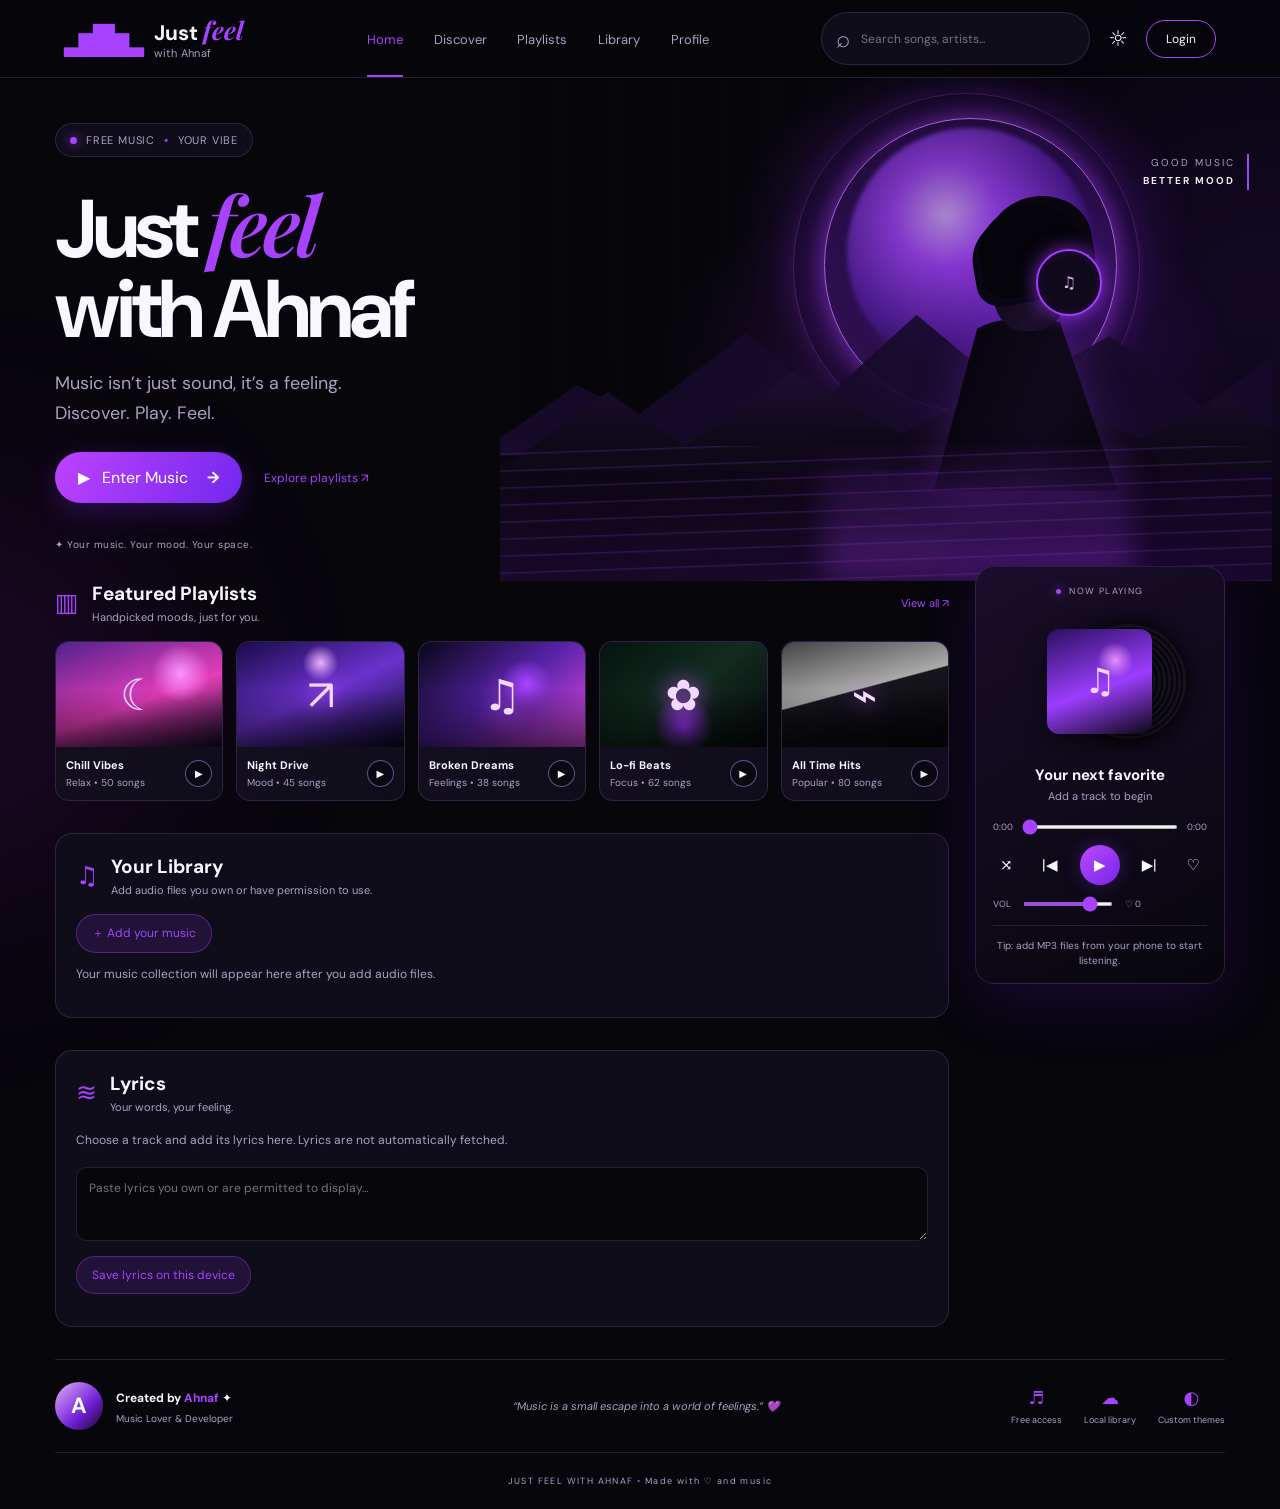
==== index.html @ 0f4a74b0 "Add files via upload" ====
<!DOCTYPE html>
<html lang="en">
<head>
  <meta charset="UTF-8">
  <meta name="viewport" content="width=device-width, initial-scale=1.0">
  <meta name="theme-color" content="#08060d">
  <meta name="description" content="Just feel with Ahnaf — music is a feeling. Discover, play and feel.">
  <title>Just feel with Ahnaf</title>
  <link rel="stylesheet" href="style.css">
</head>
<body>
  <div class="ambient ambient-one"></div><div class="ambient ambient-two"></div>
  <header class="topbar">
    <a class="brand" href="#home" aria-label="Just feel with Ahnaf home">
      <span class="brand-wave">▂▅▇▅▂</span>
      <span class="brand-name">Just <i>feel</i><small>with Ahnaf</small></span>
    </a>
    <button class="menu-toggle" id="menuToggle" aria-label="Open navigation">☰</button>
    <nav id="nav">
      <a class="active" href="#home">Home</a><a href="#discover">Discover</a><a href="#playlists">Playlists</a><a href="#library">Library</a><a href="#profile">Profile</a>
    </nav>
    <div class="top-actions">
      <label class="search"><span>⌕</span><input id="searchInput" type="search" placeholder="Search songs, artists..." aria-label="Search music"></label>
      <button class="icon-btn" id="themeToggle" title="Switch theme" aria-label="Switch theme">☼</button>
      <button class="login-btn" id="loginBtn">Login</button>
    </div>
  </header>

  <main id="home">
    <section class="hero">
      <div class="hero-copy">
        <span class="eyebrow"><span class="dot"></span> FREE MUSIC <b>•</b> YOUR VIBE</span>
        <h1>Just <em>feel</em><br>with Ahnaf</h1>
        <p>Music isn’t just sound, it’s a feeling.<br>Discover. Play. Feel.</p>
        <div class="hero-actions"><button class="primary-btn" id="enterMusic">▶ <span>Enter Music</span> <b>→</b></button><a href="#playlists" class="text-link">Explore playlists ↗</a></div>
        <div class="micro-note">✦ Your music. Your mood. Your space.</div>
      </div>
      <div class="hero-art" aria-label="Abstract purple music artwork">
        <div class="orbit orbit-a"></div><div class="orbit orbit-b"></div>
        <div class="moon"></div><div class="mountain mountain-back"></div><div class="mountain mountain-front"></div>
        <div class="listener"><div class="head"></div><div class="hair"></div><div class="neck"></div><div class="body"></div><div class="headphones"><span>♫</span></div></div>
        <div class="water"></div><div class="water-glow"></div>
        <div class="art-caption">GOOD MUSIC<br><strong>BETTER MOOD</strong></div>
      </div>
    </section>

    <section class="content-grid" id="discover">
      <div class="main-column">
        <div class="section-heading" id="playlists"><div><span class="section-icon">▥</span><div><h2>Featured Playlists</h2><p>Handpicked moods, just for you.</p></div></div><a href="#library">View all ↗</a></div>
        <div class="playlist-grid" id="playlistGrid">
          <article class="playlist-card" data-title="Chill Vibes Relax Ahnaf"><div class="cover cover-city"><span>☾</span></div><div class="card-info"><div><h3>Chill Vibes</h3><p>Relax • 50 songs</p></div><button class="play-card" data-playlist="Chill Vibes" aria-label="Play Chill Vibes">▶</button></div></article>
          <article class="playlist-card" data-title="Night Drive Mood Ahnaf"><div class="cover cover-drive"><span>↗</span></div><div class="card-info"><div><h3>Night Drive</h3><p>Mood • 45 songs</p></div><button class="play-card" data-playlist="Night Drive" aria-label="Play Night Drive">▶</button></div></article>
          <article class="playlist-card" data-title="Broken Dreams Feelings"><div class="cover cover-dream"><span>♫</span></div><div class="card-info"><div><h3>Broken Dreams</h3><p>Feelings • 38 songs</p></div><button class="play-card" data-playlist="Broken Dreams" aria-label="Play Broken Dreams">▶</button></div></article>
          <article class="playlist-card" data-title="Lo-fi Beats Focus"><div class="cover cover-lofi"><span>✿</span></div><div class="card-info"><div><h3>Lo-fi Beats</h3><p>Focus • 62 songs</p></div><button class="play-card" data-playlist="Lo-fi Beats" aria-label="Play Lo-fi Beats">▶</button></div></article>
          <article class="playlist-card" data-title="All Time Hits Popular"><div class="cover cover-mountain"><span>⌁</span></div><div class="card-info"><div><h3>All Time Hits</h3><p>Popular • 80 songs</p></div><button class="play-card" data-playlist="All Time Hits" aria-label="Play All Time Hits">▶</button></div></article>
        </div>
        <section class="library-panel" id="library">
          <div class="section-heading"><div><span class="section-icon">♫</span><div><h2>Your Library</h2><p>Add audio files you own or have permission to use.</p></div></div></div>
          <label class="upload-btn">＋ Add your music <input id="audioUpload" type="file" accept="audio/*" multiple hidden></label>
          <div id="trackList" class="track-list"><p class="empty-state">Your music collection will appear here after you add audio files.</p></div>
        </section>
        <section class="lyrics-panel" id="lyrics">
          <div class="section-heading"><div><span class="section-icon">≋</span><div><h2>Lyrics</h2><p>Your words, your feeling.</p></div></div></div>
          <p class="lyrics-placeholder">Choose a track and add its lyrics here. Lyrics are not automatically fetched.</p>
          <textarea id="lyricsInput" placeholder="Paste lyrics you own or are permitted to display..." rows="3"></textarea>
          <button class="small-btn" id="saveLyrics">Save lyrics on this device</button>
          <p class="saved-lyrics" id="savedLyrics"></p>
        </section>
      </div>
      <aside class="now-playing">
        <div class="now-label"><span class="live-dot"></span> NOW PLAYING</div>
        <div class="record-art"><div class="record"></div><div class="record-cover">♫</div></div>
        <h3 id="nowTitle">Your next favorite</h3><p id="nowArtist">Add a track to begin</p>
        <div class="progress-wrap"><span id="currentTime">0:00</span><input type="range" id="seek" min="0" max="100" value="0" aria-label="Seek track"><span id="duration">0:00</span></div>
        <div class="player-controls"><button id="shuffleBtn" title="Shuffle">⤨</button><button id="prevBtn" title="Previous">|◀</button><button class="play-main" id="playBtn" title="Play or pause">▶</button><button id="nextBtn" title="Next">▶|</button><button id="favoriteBtn" title="Favorite">♡</button></div>
        <div class="volume-row"><span>VOL</span><input id="volume" type="range" min="0" max="1" step=".01" value=".8" aria-label="Volume"><span id="favoriteCount">♡ 0</span></div>
        <audio id="audio"></audio>
        <div class="queue-note">Tip: add MP3 files from your phone to start listening.</div>
      </aside>
    </section>

    <section class="profile-strip" id="profile">
      <div class="profile-avatar">A</div><div class="profile-copy"><strong>Created by <span>Ahnaf</span> ✦</strong><small>Music Lover &amp; Developer</small></div>
      <blockquote>“Music is a small escape into a world of feelings.” <span>💜</span></blockquote>
      <div class="feature-pills"><span>♬<small>Free access</small></span><span>☁<small>Local library</small></span><span>◐<small>Custom themes</small></span></div>
    </section>
  </main>

  <div class="toast" id="toast" role="status"></div>
  <dialog id="loginDialog"><form method="dialog" class="dialog-card"><button class="dialog-close" aria-label="Close">×</button><span class="dialog-logo">♫</span><h2>Welcome back</h2><p>Login is a preview for now. Secure account login and cloud sync need a backend service.</p><input type="email" placeholder="Email address" disabled><input type="password" placeholder="Password" disabled><button class="primary-btn" type="button" id="loginInfo">Got it</button></form></dialog>
  <footer>JUST FEEL WITH AHNAF <span>•</span> Made with ♡ and music</footer>
  <script src="script.js"></script>
</body>
</html>
---- style.css ----
@import url('https://fonts.googleapis.com/css2?family=DM+Sans:wght@400;500;600;700&family=Playfair+Display:ital,wght@1,600;1,700&display=swap');
:root{--bg:#07060b;--panel:#100d1a;--panel2:#151021;--text:#f8f6ff;--muted:#aaa2c2;--purple:#a743ff;--purple2:#7028e8;--border:rgba(190,145,255,.17);--shadow:0 18px 60px rgba(101,20,230,.18)}
*{box-sizing:border-box}html{scroll-behavior:smooth;scroll-padding-top:85px}body{margin:0;background:var(--bg);color:var(--text);font-family:'DM Sans',system-ui,sans-serif;overflow-x:hidden;transition:background .35s,color .35s}body.light{--bg:#f5f1fb;--panel:#fff;--panel2:#eee7fa;--text:#171022;--muted:#6d627d;--border:rgba(105,45,160,.18);--shadow:0 18px 60px rgba(101,20,230,.12)}button,input,textarea{font:inherit}button,a{ -webkit-tap-highlight-color:transparent}button{cursor:pointer}.ambient{position:fixed;width:400px;height:400px;border-radius:50%;filter:blur(120px);opacity:.12;pointer-events:none;z-index:-1}.ambient-one{background:#7d22ff;top:100px;right:-180px}.ambient-two{background:#c21cff;bottom:0;left:-240px}
.topbar{height:78px;padding:0 clamp(18px,5vw,76px);display:flex;align-items:center;justify-content:space-between;gap:24px;border-bottom:1px solid var(--border);background:rgba(7,6,11,.76);backdrop-filter:blur(18px);position:sticky;top:0;z-index:20}.light .topbar{background:rgba(245,241,251,.86)}.brand{display:flex;align-items:center;gap:10px;color:var(--text);text-decoration:none;min-width:190px}.brand-wave{font-size:28px;letter-spacing:-7px;color:var(--purple);transform:scaleY(1.15);margin-right:7px}.brand-name{font-size:21px;font-weight:700;line-height:1.05}.brand-name i{font-family:'Playfair Display',serif;color:var(--purple);font-size:25px}.brand-name small{display:block;font-size:11px;font-weight:400;color:var(--muted);margin-top:4px;letter-spacing:.4px}.topbar nav{display:flex;gap:clamp(12px,2.4vw,35px)}.topbar nav a{font-size:13px;color:var(--muted);text-decoration:none;padding:30px 0 27px;border-bottom:2px solid transparent}.topbar nav a:hover,.topbar nav a.active{color:var(--purple);border-color:var(--purple)}.top-actions{display:flex;align-items:center;gap:12px}.search{display:flex;align-items:center;gap:9px;border:1px solid var(--border);background:var(--panel);border-radius:30px;padding:10px 14px;width:clamp(150px,21vw,270px)}.search span{font-size:24px;color:var(--muted)}.search input{width:100%;min-width:0;background:none;border:0;outline:0;color:var(--text);font-size:12px}.icon-btn,.menu-toggle{background:none;border:0;color:var(--text);font-size:22px}.login-btn{border:1px solid var(--purple);border-radius:25px;padding:10px 19px;color:var(--text);background:transparent;font-size:12px}.menu-toggle{display:none}
main{max-width:1500px;margin:auto;padding:0 clamp(18px,4.3vw,68px)}.hero{min-height:430px;display:grid;grid-template-columns:.9fr 1.1fr;position:relative;align-items:center;isolation:isolate}.hero-copy{padding:45px 0 30px;z-index:2}.eyebrow{display:inline-flex;align-items:center;gap:9px;border:1px solid var(--border);background:var(--panel);border-radius:30px;padding:9px 14px;font-size:11px;letter-spacing:.8px;color:var(--muted)}.eyebrow b{color:var(--purple)}.dot,.live-dot{width:7px;height:7px;border-radius:50%;background:var(--purple);box-shadow:0 0 12px var(--purple)}h1{font-size:clamp(48px,6.4vw,88px);line-height:.98;letter-spacing:-4px;margin:26px 0 18px;font-weight:700}h1 em{font-family:'Playfair Display',serif;color:var(--purple);font-weight:600} .hero-copy>p{font-size:clamp(14px,1.4vw,18px);line-height:1.7;color:var(--muted);margin:0 0 24px}.hero-actions{display:flex;align-items:center;gap:22px;flex-wrap:wrap}.primary-btn{display:inline-flex;align-items:center;justify-content:center;gap:12px;background:linear-gradient(115deg,#bd42ff,#7228ed);color:#fff;border:0;border-radius:30px;padding:15px 23px;box-shadow:0 9px 30px rgba(137,36,255,.26);transition:transform .2s,box-shadow .2s}.primary-btn:hover{transform:translateY(-2px);box-shadow:0 12px 36px rgba(137,36,255,.4)}.primary-btn b{margin-left:7px}.text-link{font-size:12px;color:var(--purple);text-decoration:none}.micro-note{font-size:10px;color:var(--muted);margin-top:35px;letter-spacing:.5px}
.hero-art{position:absolute;right:-4%;top:0;width:66%;height:100%;z-index:-1;overflow:hidden;background:radial-gradient(ellipse at 60% 30%,rgba(137,35,255,.42),transparent 35%),linear-gradient(180deg,transparent 50%,rgba(7,6,11,.15));}.hero-art:before{content:"";position:absolute;inset:0;background:linear-gradient(90deg,var(--bg) 0%,transparent 40%),radial-gradient(ellipse at 58% 55%,rgba(150,40,255,.28),transparent 45%)}.orbit{position:absolute;border:1px solid rgba(203,123,255,.8);border-radius:50%;aspect-ratio:1;top:8%;left:42%;width:38%;box-shadow:0 0 25px rgba(174,63,255,.6),inset 0 0 25px rgba(174,63,255,.12);animation:pulse 4s ease-in-out infinite}.orbit-b{width:45%;left:38%;top:3%;opacity:.25;animation-delay:1s}.moon{position:absolute;width:32%;aspect-ratio:1;top:10%;left:45%;border-radius:50%;background:radial-gradient(circle at 40% 35%,#e5c5ff 0,#a94aff 24%,#52209e 56%,transparent 70%);filter:blur(2px);opacity:.65}.mountain{position:absolute;bottom:25%;height:35%;width:100%;clip-path:polygon(0 90%,10% 60%,18% 77%,32% 30%,42% 68%,54% 20%,66% 64%,79% 32%,91% 72%,100% 44%,100% 100%,0 100%)}.mountain-back{background:#170c2b;opacity:.9}.mountain-front{height:24%;bottom:22%;background:linear-gradient(180deg,#211039,#09070e);clip-path:polygon(0 100%,14% 35%,24% 80%,38% 18%,52% 70%,67% 20%,83% 74%,94% 38%,100% 66%,100% 100%)}.listener{position:absolute;bottom:18%;left:54%;width:28%;height:61%;filter:drop-shadow(0 0 22px rgba(157,55,255,.25))}.head{position:absolute;top:13%;left:35%;width:35%;height:35%;border-radius:48% 50% 42% 40%;background:linear-gradient(115deg,#08060d,#1d102e 70%,#08060d);z-index:2}.hair{position:absolute;top:7%;left:29%;width:48%;height:29%;border-radius:50% 50% 24% 25%;background:#05040a;transform:rotate(-10deg);z-index:3;box-shadow:10px -7px 0 #09060f,-8px 7px 0 #0a0613}.neck{position:absolute;top:40%;left:46%;width:17%;height:18%;background:#0a0710}.body{position:absolute;bottom:0;left:8%;width:85%;height:56%;border-radius:45% 45% 0 0;background:linear-gradient(110deg,#05040a,#10091b 60%,#05040a);clip-path:polygon(25% 0,68% 0,100% 100%,0 100%)}.headphones{position:absolute;top:22%;left:56%;z-index:4;width:29%;aspect-ratio:1;border:5px solid #170827;border-radius:50%;background:#10091b;box-shadow:0 0 0 2px #a63dff,0 0 20px #9d35ff;display:grid;place-items:center;color:#dfb7ff}.water{position:absolute;bottom:0;left:0;width:100%;height:27%;background:repeating-linear-gradient(178deg,transparent 0 7px,rgba(174,75,255,.18) 8px,transparent 10px 17px),linear-gradient(180deg,rgba(60,16,100,.05),rgba(80,20,140,.24))}.water-glow{position:absolute;bottom:0;left:42%;width:40%;height:27%;background:linear-gradient(180deg,transparent,rgba(170,58,255,.32));filter:blur(15px)}.art-caption{position:absolute;right:3%;top:15%;font-size:10px;letter-spacing:2px;line-height:1.8;color:var(--muted);border-right:2px solid var(--purple);padding-right:12px;text-align:right}.art-caption strong{color:#eee}
.content-grid{display:grid;grid-template-columns:minmax(0,1fr) 250px;gap:26px;position:relative;z-index:3;margin-top:0}.main-column{min-width:0}.section-heading{display:flex;justify-content:space-between;align-items:center;margin:0 0 17px}.section-heading>div{display:flex;align-items:center;gap:13px}.section-icon{font-size:25px;color:var(--purple)}.section-heading h2{font-size:19px;margin:0 0 4px}.section-heading p{font-size:11px;color:var(--muted);margin:0}.section-heading>a{font-size:11px;color:var(--purple);text-decoration:none}.playlist-grid{display:grid;grid-template-columns:repeat(5,minmax(0,1fr));gap:13px}.playlist-card{min-width:0;border:1px solid var(--border);border-radius:14px;overflow:hidden;background:linear-gradient(145deg,var(--panel2),var(--panel));transition:transform .25s,border-color .25s}.playlist-card:hover{transform:translateY(-4px);border-color:rgba(174,63,255,.6)}.cover{height:105px;position:relative;display:grid;place-items:center;overflow:hidden}.cover:before,.cover:after{content:"";position:absolute;inset:0}.cover:before{background:linear-gradient(145deg,#301052,#aa3aff 48%,#0a0714)}.cover:after{background:linear-gradient(180deg,transparent 45%,rgba(0,0,0,.6))}.cover span{z-index:1;font-size:43px;color:#f3d9ff;text-shadow:0 0 22px #c44dff;animation:float 4s ease-in-out infinite}.cover-city:before{background:radial-gradient(circle at 75% 30%,#fb92ff,transparent 20%),linear-gradient(160deg,#51228c,#e53db8 55%,#110b25)}.cover-drive:before{background:radial-gradient(circle at 50% 20%,#edb4ff,transparent 15%),linear-gradient(155deg,#180b48,#6b32ce,#080a21)}.cover-dream:before{background:radial-gradient(circle at 65% 40%,#a744ff,transparent 20%),linear-gradient(140deg,#080716,#5522a5,#e44be8)}.cover-lofi:before{background:radial-gradient(ellipse at 50% 80%,#9d34ff,transparent 25%),linear-gradient(140deg,#03140e,#122c20,#07080b)}.cover-mountain:before{background:linear-gradient(165deg,#444,#aaa 45%,#15151c 46%,#050508)}.card-info{padding:11px 10px;display:flex;align-items:center;justify-content:space-between;gap:4px}.card-info h3{font-size:11px;margin:0 0 4px;white-space:nowrap;overflow:hidden;text-overflow:ellipsis}.card-info p{font-size:10px;color:var(--muted);margin:0;white-space:nowrap}.play-card{flex:0 0 27px;width:27px;height:27px;border-radius:50%;border:1px solid rgba(190,145,255,.5);color:var(--text);background:rgba(7,6,11,.55);font-size:10px}.play-card:hover{background:var(--purple);color:white}
.now-playing{align-self:start;margin-top:-15px;padding:18px 17px 15px;border:1px solid var(--border);border-radius:19px;background:linear-gradient(150deg,rgba(26,14,43,.96),rgba(8,7,13,.96));box-shadow:var(--shadow);text-align:center;min-width:0}.light .now-playing{background:var(--panel)}.now-label{display:flex;align-items:center;justify-content:center;gap:8px;font-size:9px;letter-spacing:1.4px;color:var(--muted)}.live-dot{width:5px;height:5px}.record-art{height:140px;display:grid;place-items:center;position:relative;margin:14px auto}.record{position:absolute;right:10%;width:115px;height:115px;border-radius:50%;background:repeating-radial-gradient(circle,#17131d 0 2px,#09070d 3px 5px);box-shadow:0 0 20px #000}.record-cover{position:relative;width:105px;height:105px;border-radius:12px;background:radial-gradient(circle at 65% 30%,#e58cff,transparent 18%),linear-gradient(160deg,#28105e,#9d3dff 55%,#0a0813);box-shadow:0 8px 25px rgba(0,0,0,.5);display:grid;place-items:center;font-size:35px;color:#f2d6ff}.now-playing h3{font-size:15px;margin:8px 0 4px}.now-playing>p{font-size:11px;color:var(--muted);margin:0}.progress-wrap{display:flex;align-items:center;gap:7px;font-size:9px;color:var(--muted);margin:18px 0 12px}.progress-wrap input,.volume-row input{width:100%;accent-color:var(--purple);height:4px}.player-controls{display:flex;align-items:center;justify-content:space-between;gap:5px}.player-controls button{border:0;background:none;color:var(--text);font-size:15px;padding:7px}.player-controls button.active{color:var(--purple)}.player-controls .play-main{width:40px;height:40px;border-radius:50%;background:linear-gradient(135deg,#bc4aff,#7624e9);color:white;box-shadow:0 0 20px rgba(151,47,255,.3)}.volume-row{display:flex;align-items:center;gap:10px;color:var(--muted);font-size:9px;margin-top:13px}.volume-row input{max-width:90px}.volume-row span:last-child{white-space:nowrap}.queue-note{font-size:10px;color:var(--muted);line-height:1.5;margin-top:15px;padding-top:12px;border-top:1px solid var(--border)}
.library-panel,.lyrics-panel{margin-top:32px;padding:20px;border:1px solid var(--border);border-radius:17px;background:var(--panel)}.upload-btn,.small-btn{display:inline-flex;background:rgba(155,54,255,.13);border:1px solid rgba(166,61,255,.4);color:var(--purple);border-radius:24px;padding:10px 15px;font-size:12px;cursor:pointer}.track-list{margin-top:12px}.empty-state,.lyrics-placeholder{font-size:12px;color:var(--muted);line-height:1.6}.track-row{display:flex;align-items:center;gap:12px;padding:11px 2px;border-bottom:1px solid var(--border)}.track-row:last-child{border-bottom:0}.track-number{color:var(--purple);font-size:12px}.track-meta{flex:1;min-width:0}.track-meta strong,.track-meta small{display:block;overflow:hidden;text-overflow:ellipsis;white-space:nowrap}.track-meta strong{font-size:12px}.track-meta small{font-size:10px;color:var(--muted);margin-top:3px}.track-row button{border:0;background:none;color:var(--text);padding:7px}.lyrics-panel textarea{width:100%;background:var(--bg);color:var(--text);border:1px solid var(--border);border-radius:10px;padding:12px;resize:vertical;outline-color:var(--purple);font-size:12px;margin:5px 0 10px}.saved-lyrics{white-space:pre-wrap;font-size:12px;line-height:1.8;color:var(--muted)}
.profile-strip{display:flex;align-items:center;gap:13px;padding:22px 0;margin-top:32px;border-top:1px solid var(--border);border-bottom:1px solid var(--border)}.profile-avatar{width:48px;height:48px;border-radius:50%;background:linear-gradient(135deg,#e4b0ff,#7021d6 60%,#160724);display:grid;place-items:center;font-size:22px;font-weight:700;color:white}.profile-copy{min-width:165px}.profile-copy strong{font-size:12px}.profile-copy strong span{color:var(--purple)}.profile-copy small{display:block;color:var(--muted);font-size:10px;margin-top:5px}.profile-strip blockquote{flex:1;text-align:center;color:var(--muted);font-size:11px;font-style:italic;line-height:1.7;margin:0 15px}.profile-strip blockquote span{color:var(--purple)}.feature-pills{display:flex;gap:22px}.feature-pills>span{text-align:center;color:var(--purple);font-size:18px}.feature-pills small{display:block;color:var(--muted);font-size:9px;margin-top:4px}footer{text-align:center;padding:22px;color:var(--muted);font-size:9px;letter-spacing:1.4px}footer span{color:var(--purple)}.toast{position:fixed;bottom:24px;left:50%;transform:translate(-50%,20px);opacity:0;pointer-events:none;z-index:99;background:var(--panel2);color:var(--text);border:1px solid var(--border);border-radius:30px;padding:12px 18px;font-size:12px;box-shadow:var(--shadow);transition:.25s}.toast.show{opacity:1;transform:translate(-50%,0)}dialog{background:transparent;border:0;padding:0;max-width:calc(100% - 30px)}dialog::backdrop{background:rgba(0,0,0,.72);backdrop-filter:blur(6px)}.dialog-card{position:relative;background:var(--panel);border:1px solid var(--border);border-radius:20px;padding:30px;width:min(340px,90vw);display:flex;flex-direction:column;gap:12px;color:var(--text)}.dialog-card h2{margin:0}.dialog-card p{color:var(--muted);font-size:12px;line-height:1.6}.dialog-card input{background:var(--bg);border:1px solid var(--border);padding:12px;border-radius:9px;color:var(--text)}.dialog-close{position:absolute;right:13px;top:10px;background:none;border:0;color:var(--muted);font-size:25px}.dialog-logo{font-size:32px;color:var(--purple)}@keyframes pulse{0%,100%{transform:scale(1);opacity:.85}50%{transform:scale(1.035);opacity:1}}@keyframes float{0%,100%{transform:translateY(0)}50%{transform:translateY(-5px)}}
@media(min-width:1300px){.hero{min-height:470px}.cover{height:125px}.content-grid{grid-template-columns:minmax(0,1fr) 270px}.now-playing{padding:20px}}
@media(max-width:1050px){.topbar{gap:12px}.brand{min-width:auto}.topbar nav{gap:14px}.topbar nav a{font-size:12px}.search{width:175px}.content-grid{grid-template-columns:minmax(0,1fr) 220px;gap:16px}.playlist-grid{gap:9px}.cover{height:85px}.card-info{padding:9px 7px}.card-info h3{font-size:10px}.now-playing{padding:15px 12px}.record-art{height:115px}.record{width:95px;height:95px}.record-cover{width:88px;height:88px}}
@media(max-width:760px){.topbar{height:66px;padding:0 16px;gap:12px}.brand-name{font-size:18px}.brand-name i{font-size:21px}.brand-wave{font-size:23px}.menu-toggle{display:block;margin-left:auto}.topbar nav{display:none;position:absolute;top:65px;left:10px;right:10px;background:var(--panel);border:1px solid var(--border);border-radius:14px;padding:10px;flex-direction:column;gap:0;box-shadow:var(--shadow)}.topbar nav.open{display:flex}.topbar nav a{padding:12px;border:0;border-radius:8px}.topbar nav a:hover{background:var(--panel2)}.top-actions{gap:7px}.search{width:40px;height:40px;padding:8px;justify-content:center;background:transparent;border:0}.search span{font-size:26px}.search input{width:0;opacity:0;padding:0;transition:width .2s}.search.expanded{position:absolute;left:12px;right:12px;top:70px;width:auto;background:var(--panel);border:1px solid var(--border);z-index:22;justify-content:flex-start}.search.expanded input{width:100%;opacity:1}.icon-btn{font-size:20px}.login-btn{padding:9px 12px;font-size:11px}main{padding:0 16px}.hero{min-height:570px;display:block;padding-top:24px}.hero-copy{padding:16px 0 0}.eyebrow{font-size:9px;padding:8px 11px}h1{font-size:clamp(49px,13vw,74px);letter-spacing:-2.5px;margin:23px 0 13px}.hero-copy>p{font-size:14px}.hero-actions{gap:16px}.primary-btn{padding:13px 17px;font-size:12px}.text-link{font-size:11px}.micro-note{margin-top:18px;font-size:9px}.hero-art{top:235px;right:-16px;width:112%;height:330px;opacity:.94}.hero-art:before{background:linear-gradient(180deg,var(--bg) 0%,transparent 35%),linear-gradient(90deg,var(--bg),transparent 35%)}.listener{left:55%;width:32%;height:70%;bottom:13%}.orbit{left:43%;width:42%;top:2%}.orbit-b{left:38%;width:51%}.art-caption{top:10%;font-size:8px}.content-grid{display:flex;flex-direction:column;gap:20px;margin-top:0}.main-column{display:contents}.section-heading{margin-bottom:13px}.section-heading h2{font-size:17px}.section-heading p{font-size:10px}.playlist-grid{display:grid;grid-template-columns:repeat(2,minmax(0,1fr));gap:12px}.playlist-card:last-child{display:block}.cover{height:125px}.card-info{padding:10px}.card-info h3{font-size:12px}.card-info p{font-size:10px}.play-card{width:29px;height:29px;flex-basis:29px}.now-playing{order:2;margin:0;padding:17px 20px;display:grid;grid-template-columns:100px 1fr;column-gap:15px;text-align:left;align-items:center}.now-label{grid-column:1/-1;justify-content:flex-start}.record-art{grid-column:1;grid-row:2/5;height:105px;width:100px;margin:12px 0}.record{width:85px;height:85px;right:0}.record-cover{width:78px;height:78px}.now-playing h3{grid-column:2;margin:8px 0 0;font-size:14px}.now-playing>p{grid-column:2}.progress-wrap{grid-column:2;margin:8px 0}.player-controls{grid-column:1/-1;margin-top:8px}.volume-row{grid-column:1/-1}.queue-note{grid-column:1/-1}.library-panel{order:3;margin-top:0;padding:16px}.lyrics-panel{order:4;margin-top:0;padding:16px}.profile-strip{order:5;flex-wrap:wrap;gap:10px;padding:18px 0;margin-top:20px}.profile-avatar{width:42px;height:42px}.profile-copy{min-width:calc(100% - 60px)}.profile-strip blockquote{order:3;flex-basis:100%;text-align:left;margin:6px 0}.feature-pills{order:4;width:100%;justify-content:space-around;padding-top:8px;border-top:1px solid var(--border)}footer{padding:18px 0;font-size:8px}}
@media(max-width:380px){.brand-name{font-size:16px}.brand-name i{font-size:19px}.brand-wave{font-size:20px}.top-actions{gap:3px}.login-btn{padding:8px 9px}.hero{min-height:550px}.hero-art{top:250px;height:290px}.cover{height:100px}.card-info{padding:8px 6px}.card-info h3{font-size:11px}.card-info p{font-size:9px}.now-playing{padding:14px}.player-controls button{padding:5px}}
@media(prefers-reduced-motion:reduce){*,*:before,*:after{animation:none!important;scroll-behavior:auto!important;transition:none!important}}
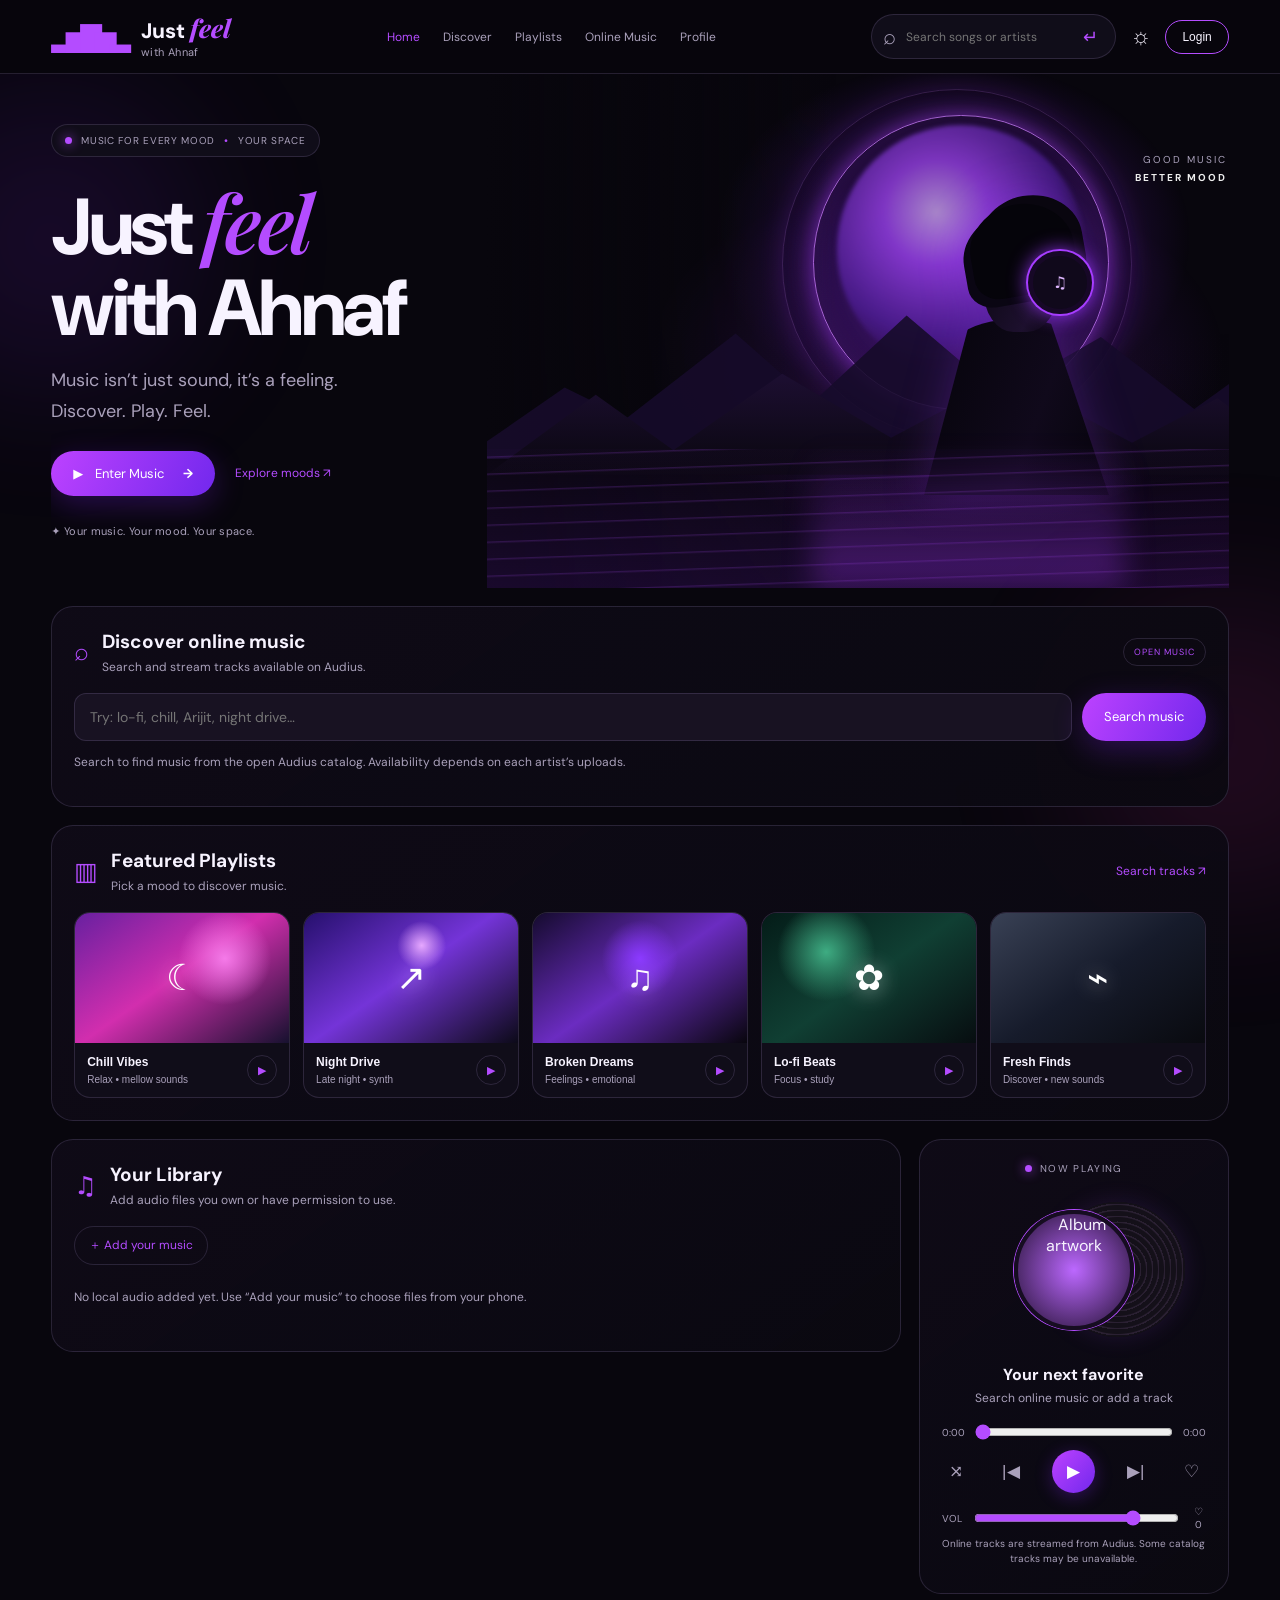
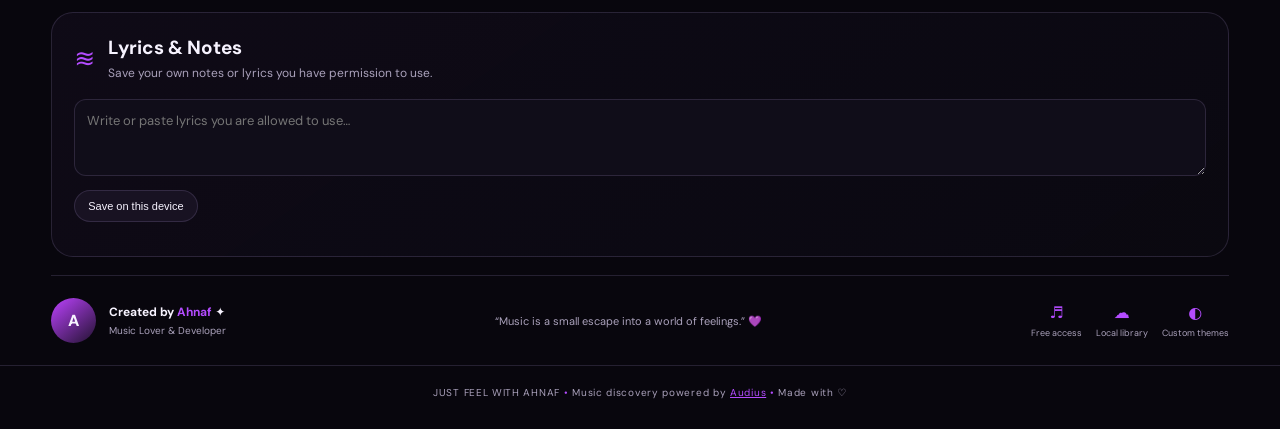
==== commit 050c6364: "Add files via upload" ====
--- a/index.html
+++ b/index.html
@@ -1,94 +1,16 @@
-<!DOCTYPE html>
+<!doctype html>
 <html lang="en">
 <head>
-  <meta charset="UTF-8">
-  <meta name="viewport" content="width=device-width, initial-scale=1.0">
-  <meta name="theme-color" content="#08060d">
-  <meta name="description" content="Just feel with Ahnaf — music is a feeling. Discover, play and feel.">
-  <title>Just feel with Ahnaf</title>
-  <link rel="stylesheet" href="style.css">
+<meta charset="utf-8"><meta name="viewport" content="width=device-width,initial-scale=1,viewport-fit=cover"><meta name="theme-color" content="#08060d"><meta name="description" content="Just feel with Ahnaf — discover music and feel the moment.">
+<title>Just feel with Ahnaf</title><link rel="preconnect" href="https://fonts.googleapis.com"><link rel="preconnect" href="https://fonts.gstatic.com" crossorigin><link href="https://fonts.googleapis.com/css2?family=DM+Sans:wght@400;500;600;700;800&family=Playfair+Display:ital,wght@1,600&display=swap" rel="stylesheet"><link rel="stylesheet" href="style.css">
 </head>
 <body>
-  <div class="ambient ambient-one"></div><div class="ambient ambient-two"></div>
-  <header class="topbar">
-    <a class="brand" href="#home" aria-label="Just feel with Ahnaf home">
-      <span class="brand-wave">▂▅▇▅▂</span>
-      <span class="brand-name">Just <i>feel</i><small>with Ahnaf</small></span>
-    </a>
-    <button class="menu-toggle" id="menuToggle" aria-label="Open navigation">☰</button>
-    <nav id="nav">
-      <a class="active" href="#home">Home</a><a href="#discover">Discover</a><a href="#playlists">Playlists</a><a href="#library">Library</a><a href="#profile">Profile</a>
-    </nav>
-    <div class="top-actions">
-      <label class="search"><span>⌕</span><input id="searchInput" type="search" placeholder="Search songs, artists..." aria-label="Search music"></label>
-      <button class="icon-btn" id="themeToggle" title="Switch theme" aria-label="Switch theme">☼</button>
-      <button class="login-btn" id="loginBtn">Login</button>
-    </div>
-  </header>
-
-  <main id="home">
-    <section class="hero">
-      <div class="hero-copy">
-        <span class="eyebrow"><span class="dot"></span> FREE MUSIC <b>•</b> YOUR VIBE</span>
-        <h1>Just <em>feel</em><br>with Ahnaf</h1>
-        <p>Music isn’t just sound, it’s a feeling.<br>Discover. Play. Feel.</p>
-        <div class="hero-actions"><button class="primary-btn" id="enterMusic">▶ <span>Enter Music</span> <b>→</b></button><a href="#playlists" class="text-link">Explore playlists ↗</a></div>
-        <div class="micro-note">✦ Your music. Your mood. Your space.</div>
-      </div>
-      <div class="hero-art" aria-label="Abstract purple music artwork">
-        <div class="orbit orbit-a"></div><div class="orbit orbit-b"></div>
-        <div class="moon"></div><div class="mountain mountain-back"></div><div class="mountain mountain-front"></div>
-        <div class="listener"><div class="head"></div><div class="hair"></div><div class="neck"></div><div class="body"></div><div class="headphones"><span>♫</span></div></div>
-        <div class="water"></div><div class="water-glow"></div>
-        <div class="art-caption">GOOD MUSIC<br><strong>BETTER MOOD</strong></div>
-      </div>
-    </section>
-
-    <section class="content-grid" id="discover">
-      <div class="main-column">
-        <div class="section-heading" id="playlists"><div><span class="section-icon">▥</span><div><h2>Featured Playlists</h2><p>Handpicked moods, just for you.</p></div></div><a href="#library">View all ↗</a></div>
-        <div class="playlist-grid" id="playlistGrid">
-          <article class="playlist-card" data-title="Chill Vibes Relax Ahnaf"><div class="cover cover-city"><span>☾</span></div><div class="card-info"><div><h3>Chill Vibes</h3><p>Relax • 50 songs</p></div><button class="play-card" data-playlist="Chill Vibes" aria-label="Play Chill Vibes">▶</button></div></article>
-          <article class="playlist-card" data-title="Night Drive Mood Ahnaf"><div class="cover cover-drive"><span>↗</span></div><div class="card-info"><div><h3>Night Drive</h3><p>Mood • 45 songs</p></div><button class="play-card" data-playlist="Night Drive" aria-label="Play Night Drive">▶</button></div></article>
-          <article class="playlist-card" data-title="Broken Dreams Feelings"><div class="cover cover-dream"><span>♫</span></div><div class="card-info"><div><h3>Broken Dreams</h3><p>Feelings • 38 songs</p></div><button class="play-card" data-playlist="Broken Dreams" aria-label="Play Broken Dreams">▶</button></div></article>
-          <article class="playlist-card" data-title="Lo-fi Beats Focus"><div class="cover cover-lofi"><span>✿</span></div><div class="card-info"><div><h3>Lo-fi Beats</h3><p>Focus • 62 songs</p></div><button class="play-card" data-playlist="Lo-fi Beats" aria-label="Play Lo-fi Beats">▶</button></div></article>
-          <article class="playlist-card" data-title="All Time Hits Popular"><div class="cover cover-mountain"><span>⌁</span></div><div class="card-info"><div><h3>All Time Hits</h3><p>Popular • 80 songs</p></div><button class="play-card" data-playlist="All Time Hits" aria-label="Play All Time Hits">▶</button></div></article>
-        </div>
-        <section class="library-panel" id="library">
-          <div class="section-heading"><div><span class="section-icon">♫</span><div><h2>Your Library</h2><p>Add audio files you own or have permission to use.</p></div></div></div>
-          <label class="upload-btn">＋ Add your music <input id="audioUpload" type="file" accept="audio/*" multiple hidden></label>
-          <div id="trackList" class="track-list"><p class="empty-state">Your music collection will appear here after you add audio files.</p></div>
-        </section>
-        <section class="lyrics-panel" id="lyrics">
-          <div class="section-heading"><div><span class="section-icon">≋</span><div><h2>Lyrics</h2><p>Your words, your feeling.</p></div></div></div>
-          <p class="lyrics-placeholder">Choose a track and add its lyrics here. Lyrics are not automatically fetched.</p>
-          <textarea id="lyricsInput" placeholder="Paste lyrics you own or are permitted to display..." rows="3"></textarea>
-          <button class="small-btn" id="saveLyrics">Save lyrics on this device</button>
-          <p class="saved-lyrics" id="savedLyrics"></p>
-        </section>
-      </div>
-      <aside class="now-playing">
-        <div class="now-label"><span class="live-dot"></span> NOW PLAYING</div>
-        <div class="record-art"><div class="record"></div><div class="record-cover">♫</div></div>
-        <h3 id="nowTitle">Your next favorite</h3><p id="nowArtist">Add a track to begin</p>
-        <div class="progress-wrap"><span id="currentTime">0:00</span><input type="range" id="seek" min="0" max="100" value="0" aria-label="Seek track"><span id="duration">0:00</span></div>
-        <div class="player-controls"><button id="shuffleBtn" title="Shuffle">⤨</button><button id="prevBtn" title="Previous">|◀</button><button class="play-main" id="playBtn" title="Play or pause">▶</button><button id="nextBtn" title="Next">▶|</button><button id="favoriteBtn" title="Favorite">♡</button></div>
-        <div class="volume-row"><span>VOL</span><input id="volume" type="range" min="0" max="1" step=".01" value=".8" aria-label="Volume"><span id="favoriteCount">♡ 0</span></div>
-        <audio id="audio"></audio>
-        <div class="queue-note">Tip: add MP3 files from your phone to start listening.</div>
-      </aside>
-    </section>
-
-    <section class="profile-strip" id="profile">
-      <div class="profile-avatar">A</div><div class="profile-copy"><strong>Created by <span>Ahnaf</span> ✦</strong><small>Music Lover &amp; Developer</small></div>
-      <blockquote>“Music is a small escape into a world of feelings.” <span>💜</span></blockquote>
-      <div class="feature-pills"><span>♬<small>Free access</small></span><span>☁<small>Local library</small></span><span>◐<small>Custom themes</small></span></div>
-    </section>
-  </main>
-
-  <div class="toast" id="toast" role="status"></div>
-  <dialog id="loginDialog"><form method="dialog" class="dialog-card"><button class="dialog-close" aria-label="Close">×</button><span class="dialog-logo">♫</span><h2>Welcome back</h2><p>Login is a preview for now. Secure account login and cloud sync need a backend service.</p><input type="email" placeholder="Email address" disabled><input type="password" placeholder="Password" disabled><button class="primary-btn" type="button" id="loginInfo">Got it</button></form></dialog>
-  <footer>JUST FEEL WITH AHNAF <span>•</span> Made with ♡ and music</footer>
-  <script src="script.js"></script>
-</body>
-</html>+<div class="ambient ambient-one"></div><div class="ambient ambient-two"></div>
+<header class="topbar"><a class="brand" href="#home"><span class="brand-wave">▂▅▇▅▂</span><span class="brand-name">Just <i>feel</i><small>with Ahnaf</small></span></a><button class="menu-toggle" id="menuToggle" aria-label="Open navigation">☰</button><nav id="nav"><a class="active" href="#home">Home</a><a href="#discover">Discover</a><a href="#playlists">Playlists</a><a href="#online">Online Music</a><a href="#profile">Profile</a></nav><div class="top-actions"><form class="search" id="searchForm"><span>⌕</span><input id="searchInput" type="search" placeholder="Search songs or artists" aria-label="Search online songs"><button type="submit" aria-label="Search">↵</button></form><button class="icon-btn" id="themeToggle" aria-label="Switch theme">☼</button><button class="login-btn" id="loginBtn">Login</button></div></header>
+<main id="home"><section class="hero"><div class="hero-copy"><span class="eyebrow"><span class="dot"></span> MUSIC FOR EVERY MOOD <b>•</b> YOUR SPACE</span><h1>Just <em>feel</em><br>with Ahnaf</h1><p>Music isn’t just sound, it’s a feeling.<br>Discover. Play. Feel.</p><div class="hero-actions"><button class="primary-btn" id="enterMusic">▶ <span>Enter Music</span> <b>→</b></button><a href="#playlists" class="text-link">Explore moods ↗</a></div><div class="micro-note">✦ Your music. Your mood. Your space.</div></div><div class="hero-art" aria-hidden="true"><div class="orbit orbit-a"></div><div class="orbit orbit-b"></div><div class="moon"></div><div class="mountain mountain-back"></div><div class="mountain mountain-front"></div><div class="listener"><div class="head"></div><div class="hair"></div><div class="neck"></div><div class="body"></div><div class="headphones"><span>♫</span></div></div><div class="water"></div><div class="water-glow"></div><div class="art-caption">GOOD MUSIC<br><strong>BETTER MOOD</strong></div></div></section>
+<section class="online-panel" id="online"><div class="section-heading"><div><span class="section-icon">⌕</span><div><h2>Discover online music</h2><p>Search and stream tracks available on Audius.</p></div></div><span class="source-pill">OPEN MUSIC</span></div><form id="onlineSearchForm" class="online-search"><input id="onlineSearchInput" type="search" placeholder="Try: lo-fi, chill, Arijit, night drive…" aria-label="Search online music"><button class="primary-btn" type="submit">Search music</button></form><p class="search-status" id="searchStatus">Search to find music from the open Audius catalog. Availability depends on each artist’s uploads.</p><div class="online-results" id="onlineResults"></div></section>
+<section class="section-block" id="discover"><div class="section-heading" id="playlists"><div><span class="section-icon">▥</span><div><h2>Featured Playlists</h2><p>Pick a mood to discover music.</p></div></div><a href="#online">Search tracks ↗</a></div><div class="playlist-grid" id="playlistGrid"><button class="playlist-card" data-query="chill lofi" data-title="Chill Vibes Relax"><div class="cover cover-city"><span>☾</span></div><div class="card-info"><div><h3>Chill Vibes</h3><p>Relax • mellow sounds</p></div><span class="play-card">▶</span></div></button><button class="playlist-card" data-query="night drive synthwave" data-title="Night Drive Mood"><div class="cover cover-drive"><span>↗</span></div><div class="card-info"><div><h3>Night Drive</h3><p>Late night • synth</p></div><span class="play-card">▶</span></div></button><button class="playlist-card" data-query="sad emotional" data-title="Broken Dreams"><div class="cover cover-dream"><span>♫</span></div><div class="card-info"><div><h3>Broken Dreams</h3><p>Feelings • emotional</p></div><span class="play-card">▶</span></div></button><button class="playlist-card" data-query="lofi beats study" data-title="Lo-fi Beats Focus"><div class="cover cover-lofi"><span>✿</span></div><div class="card-info"><div><h3>Lo-fi Beats</h3><p>Focus • study</p></div><span class="play-card">▶</span></div></button><button class="playlist-card" data-query="electronic popular" data-title="All Time Hits"><div class="cover cover-mountain"><span>⌁</span></div><div class="card-info"><div><h3>Fresh Finds</h3><p>Discover • new sounds</p></div><span class="play-card">▶</span></div></button></div></section>
+<section class="player-library-grid"><section class="library-panel" id="library"><div class="section-heading"><div><span class="section-icon">♫</span><div><h2>Your Library</h2><p>Add audio files you own or have permission to use.</p></div></div></div><label class="upload-btn">＋ Add your music <input id="audioUpload" type="file" accept="audio/*" multiple hidden></label><div id="trackList" class="track-list"><p class="empty-state">Your added music will appear here.</p></div></section><aside class="now-playing"><div class="now-label"><span class="live-dot"></span> NOW PLAYING</div><div class="record-art"><div class="record"></div><img id="nowCover" class="record-cover" alt="Album artwork" src=""></div><h3 id="nowTitle">Your next favorite</h3><p id="nowArtist">Search online music or add a track</p><div class="progress-wrap"><span id="currentTime">0:00</span><input type="range" id="seek" min="0" max="100" value="0" aria-label="Seek track"><span id="duration">0:00</span></div><div class="player-controls"><button id="shuffleBtn" title="Shuffle">⤨</button><button id="prevBtn" title="Previous">|◀</button><button class="play-main" id="playBtn" title="Play or pause">▶</button><button id="nextBtn" title="Next">▶|</button><button id="favoriteBtn" title="Favorite">♡</button></div><div class="volume-row"><span>VOL</span><input id="volume" type="range" min="0" max="1" step=".01" value=".8" aria-label="Volume"><span id="favoriteCount">♡ 0</span></div><audio id="audio" preload="none"></audio><p class="queue-note">Online tracks are streamed from Audius. Some catalog tracks may be unavailable.</p></aside></section>
+<section class="lyrics-panel" id="lyrics"><div class="section-heading"><div><span class="section-icon">≋</span><div><h2>Lyrics & Notes</h2><p>Save your own notes or lyrics you have permission to use.</p></div></div></div><textarea id="lyricsInput" placeholder="Write or paste lyrics you are allowed to use…" rows="3"></textarea><button class="small-btn" id="saveLyrics">Save on this device</button><p class="saved-lyrics" id="savedLyrics"></p></section>
+<section class="profile-strip" id="profile"><div class="profile-avatar">A</div><div class="profile-copy"><strong>Created by <span>Ahnaf</span> ✦</strong><small>Music Lover &amp; Developer</small></div><blockquote>“Music is a small escape into a world of feelings.” <span>💜</span></blockquote><div class="feature-pills"><span>♬<small>Free access</small></span><span>☁<small>Local library</small></span><span>◐<small>Custom themes</small></span></div></section></main>
+<div class="toast" id="toast" role="status"></div><dialog id="loginDialog"><form method="dialog" class="dialog-card"><button class="dialog-close" aria-label="Close">×</button><span class="dialog-logo">♫</span><h2>Welcome back</h2><p>Login and cloud sync are not active yet. They need a secure backend service.</p><button class="primary-btn" type="submit">Got it</button></form></dialog><footer>JUST FEEL WITH AHNAF <span>•</span> Music discovery powered by <a href="https://audius.co" target="_blank" rel="noreferrer">Audius</a> <span>•</span> Made with ♡</footer><script src="script.js"></script></body></html>
--- a/style.css
+++ b/style.css
@@ -1,15 +1,5 @@
-@import url('https://fonts.googleapis.com/css2?family=DM+Sans:wght@400;500;600;700&family=Playfair+Display:ital,wght@1,600;1,700&display=swap');
-:root{--bg:#07060b;--panel:#100d1a;--panel2:#151021;--text:#f8f6ff;--muted:#aaa2c2;--purple:#a743ff;--purple2:#7028e8;--border:rgba(190,145,255,.17);--shadow:0 18px 60px rgba(101,20,230,.18)}
-*{box-sizing:border-box}html{scroll-behavior:smooth;scroll-padding-top:85px}body{margin:0;background:var(--bg);color:var(--text);font-family:'DM Sans',system-ui,sans-serif;overflow-x:hidden;transition:background .35s,color .35s}body.light{--bg:#f5f1fb;--panel:#fff;--panel2:#eee7fa;--text:#171022;--muted:#6d627d;--border:rgba(105,45,160,.18);--shadow:0 18px 60px rgba(101,20,230,.12)}button,input,textarea{font:inherit}button,a{ -webkit-tap-highlight-color:transparent}button{cursor:pointer}.ambient{position:fixed;width:400px;height:400px;border-radius:50%;filter:blur(120px);opacity:.12;pointer-events:none;z-index:-1}.ambient-one{background:#7d22ff;top:100px;right:-180px}.ambient-two{background:#c21cff;bottom:0;left:-240px}
-.topbar{height:78px;padding:0 clamp(18px,5vw,76px);display:flex;align-items:center;justify-content:space-between;gap:24px;border-bottom:1px solid var(--border);background:rgba(7,6,11,.76);backdrop-filter:blur(18px);position:sticky;top:0;z-index:20}.light .topbar{background:rgba(245,241,251,.86)}.brand{display:flex;align-items:center;gap:10px;color:var(--text);text-decoration:none;min-width:190px}.brand-wave{font-size:28px;letter-spacing:-7px;color:var(--purple);transform:scaleY(1.15);margin-right:7px}.brand-name{font-size:21px;font-weight:700;line-height:1.05}.brand-name i{font-family:'Playfair Display',serif;color:var(--purple);font-size:25px}.brand-name small{display:block;font-size:11px;font-weight:400;color:var(--muted);margin-top:4px;letter-spacing:.4px}.topbar nav{display:flex;gap:clamp(12px,2.4vw,35px)}.topbar nav a{font-size:13px;color:var(--muted);text-decoration:none;padding:30px 0 27px;border-bottom:2px solid transparent}.topbar nav a:hover,.topbar nav a.active{color:var(--purple);border-color:var(--purple)}.top-actions{display:flex;align-items:center;gap:12px}.search{display:flex;align-items:center;gap:9px;border:1px solid var(--border);background:var(--panel);border-radius:30px;padding:10px 14px;width:clamp(150px,21vw,270px)}.search span{font-size:24px;color:var(--muted)}.search input{width:100%;min-width:0;background:none;border:0;outline:0;color:var(--text);font-size:12px}.icon-btn,.menu-toggle{background:none;border:0;color:var(--text);font-size:22px}.login-btn{border:1px solid var(--purple);border-radius:25px;padding:10px 19px;color:var(--text);background:transparent;font-size:12px}.menu-toggle{display:none}
-main{max-width:1500px;margin:auto;padding:0 clamp(18px,4.3vw,68px)}.hero{min-height:430px;display:grid;grid-template-columns:.9fr 1.1fr;position:relative;align-items:center;isolation:isolate}.hero-copy{padding:45px 0 30px;z-index:2}.eyebrow{display:inline-flex;align-items:center;gap:9px;border:1px solid var(--border);background:var(--panel);border-radius:30px;padding:9px 14px;font-size:11px;letter-spacing:.8px;color:var(--muted)}.eyebrow b{color:var(--purple)}.dot,.live-dot{width:7px;height:7px;border-radius:50%;background:var(--purple);box-shadow:0 0 12px var(--purple)}h1{font-size:clamp(48px,6.4vw,88px);line-height:.98;letter-spacing:-4px;margin:26px 0 18px;font-weight:700}h1 em{font-family:'Playfair Display',serif;color:var(--purple);font-weight:600} .hero-copy>p{font-size:clamp(14px,1.4vw,18px);line-height:1.7;color:var(--muted);margin:0 0 24px}.hero-actions{display:flex;align-items:center;gap:22px;flex-wrap:wrap}.primary-btn{display:inline-flex;align-items:center;justify-content:center;gap:12px;background:linear-gradient(115deg,#bd42ff,#7228ed);color:#fff;border:0;border-radius:30px;padding:15px 23px;box-shadow:0 9px 30px rgba(137,36,255,.26);transition:transform .2s,box-shadow .2s}.primary-btn:hover{transform:translateY(-2px);box-shadow:0 12px 36px rgba(137,36,255,.4)}.primary-btn b{margin-left:7px}.text-link{font-size:12px;color:var(--purple);text-decoration:none}.micro-note{font-size:10px;color:var(--muted);margin-top:35px;letter-spacing:.5px}
-.hero-art{position:absolute;right:-4%;top:0;width:66%;height:100%;z-index:-1;overflow:hidden;background:radial-gradient(ellipse at 60% 30%,rgba(137,35,255,.42),transparent 35%),linear-gradient(180deg,transparent 50%,rgba(7,6,11,.15));}.hero-art:before{content:"";position:absolute;inset:0;background:linear-gradient(90deg,var(--bg) 0%,transparent 40%),radial-gradient(ellipse at 58% 55%,rgba(150,40,255,.28),transparent 45%)}.orbit{position:absolute;border:1px solid rgba(203,123,255,.8);border-radius:50%;aspect-ratio:1;top:8%;left:42%;width:38%;box-shadow:0 0 25px rgba(174,63,255,.6),inset 0 0 25px rgba(174,63,255,.12);animation:pulse 4s ease-in-out infinite}.orbit-b{width:45%;left:38%;top:3%;opacity:.25;animation-delay:1s}.moon{position:absolute;width:32%;aspect-ratio:1;top:10%;left:45%;border-radius:50%;background:radial-gradient(circle at 40% 35%,#e5c5ff 0,#a94aff 24%,#52209e 56%,transparent 70%);filter:blur(2px);opacity:.65}.mountain{position:absolute;bottom:25%;height:35%;width:100%;clip-path:polygon(0 90%,10% 60%,18% 77%,32% 30%,42% 68%,54% 20%,66% 64%,79% 32%,91% 72%,100% 44%,100% 100%,0 100%)}.mountain-back{background:#170c2b;opacity:.9}.mountain-front{height:24%;bottom:22%;background:linear-gradient(180deg,#211039,#09070e);clip-path:polygon(0 100%,14% 35%,24% 80%,38% 18%,52% 70%,67% 20%,83% 74%,94% 38%,100% 66%,100% 100%)}.listener{position:absolute;bottom:18%;left:54%;width:28%;height:61%;filter:drop-shadow(0 0 22px rgba(157,55,255,.25))}.head{position:absolute;top:13%;left:35%;width:35%;height:35%;border-radius:48% 50% 42% 40%;background:linear-gradient(115deg,#08060d,#1d102e 70%,#08060d);z-index:2}.hair{position:absolute;top:7%;left:29%;width:48%;height:29%;border-radius:50% 50% 24% 25%;background:#05040a;transform:rotate(-10deg);z-index:3;box-shadow:10px -7px 0 #09060f,-8px 7px 0 #0a0613}.neck{position:absolute;top:40%;left:46%;width:17%;height:18%;background:#0a0710}.body{position:absolute;bottom:0;left:8%;width:85%;height:56%;border-radius:45% 45% 0 0;background:linear-gradient(110deg,#05040a,#10091b 60%,#05040a);clip-path:polygon(25% 0,68% 0,100% 100%,0 100%)}.headphones{position:absolute;top:22%;left:56%;z-index:4;width:29%;aspect-ratio:1;border:5px solid #170827;border-radius:50%;background:#10091b;box-shadow:0 0 0 2px #a63dff,0 0 20px #9d35ff;display:grid;place-items:center;color:#dfb7ff}.water{position:absolute;bottom:0;left:0;width:100%;height:27%;background:repeating-linear-gradient(178deg,transparent 0 7px,rgba(174,75,255,.18) 8px,transparent 10px 17px),linear-gradient(180deg,rgba(60,16,100,.05),rgba(80,20,140,.24))}.water-glow{position:absolute;bottom:0;left:42%;width:40%;height:27%;background:linear-gradient(180deg,transparent,rgba(170,58,255,.32));filter:blur(15px)}.art-caption{position:absolute;right:3%;top:15%;font-size:10px;letter-spacing:2px;line-height:1.8;color:var(--muted);border-right:2px solid var(--purple);padding-right:12px;text-align:right}.art-caption strong{color:#eee}
-.content-grid{display:grid;grid-template-columns:minmax(0,1fr) 250px;gap:26px;position:relative;z-index:3;margin-top:0}.main-column{min-width:0}.section-heading{display:flex;justify-content:space-between;align-items:center;margin:0 0 17px}.section-heading>div{display:flex;align-items:center;gap:13px}.section-icon{font-size:25px;color:var(--purple)}.section-heading h2{font-size:19px;margin:0 0 4px}.section-heading p{font-size:11px;color:var(--muted);margin:0}.section-heading>a{font-size:11px;color:var(--purple);text-decoration:none}.playlist-grid{display:grid;grid-template-columns:repeat(5,minmax(0,1fr));gap:13px}.playlist-card{min-width:0;border:1px solid var(--border);border-radius:14px;overflow:hidden;background:linear-gradient(145deg,var(--panel2),var(--panel));transition:transform .25s,border-color .25s}.playlist-card:hover{transform:translateY(-4px);border-color:rgba(174,63,255,.6)}.cover{height:105px;position:relative;display:grid;place-items:center;overflow:hidden}.cover:before,.cover:after{content:"";position:absolute;inset:0}.cover:before{background:linear-gradient(145deg,#301052,#aa3aff 48%,#0a0714)}.cover:after{background:linear-gradient(180deg,transparent 45%,rgba(0,0,0,.6))}.cover span{z-index:1;font-size:43px;color:#f3d9ff;text-shadow:0 0 22px #c44dff;animation:float 4s ease-in-out infinite}.cover-city:before{background:radial-gradient(circle at 75% 30%,#fb92ff,transparent 20%),linear-gradient(160deg,#51228c,#e53db8 55%,#110b25)}.cover-drive:before{background:radial-gradient(circle at 50% 20%,#edb4ff,transparent 15%),linear-gradient(155deg,#180b48,#6b32ce,#080a21)}.cover-dream:before{background:radial-gradient(circle at 65% 40%,#a744ff,transparent 20%),linear-gradient(140deg,#080716,#5522a5,#e44be8)}.cover-lofi:before{background:radial-gradient(ellipse at 50% 80%,#9d34ff,transparent 25%),linear-gradient(140deg,#03140e,#122c20,#07080b)}.cover-mountain:before{background:linear-gradient(165deg,#444,#aaa 45%,#15151c 46%,#050508)}.card-info{padding:11px 10px;display:flex;align-items:center;justify-content:space-between;gap:4px}.card-info h3{font-size:11px;margin:0 0 4px;white-space:nowrap;overflow:hidden;text-overflow:ellipsis}.card-info p{font-size:10px;color:var(--muted);margin:0;white-space:nowrap}.play-card{flex:0 0 27px;width:27px;height:27px;border-radius:50%;border:1px solid rgba(190,145,255,.5);color:var(--text);background:rgba(7,6,11,.55);font-size:10px}.play-card:hover{background:var(--purple);color:white}
-.now-playing{align-self:start;margin-top:-15px;padding:18px 17px 15px;border:1px solid var(--border);border-radius:19px;background:linear-gradient(150deg,rgba(26,14,43,.96),rgba(8,7,13,.96));box-shadow:var(--shadow);text-align:center;min-width:0}.light .now-playing{background:var(--panel)}.now-label{display:flex;align-items:center;justify-content:center;gap:8px;font-size:9px;letter-spacing:1.4px;color:var(--muted)}.live-dot{width:5px;height:5px}.record-art{height:140px;display:grid;place-items:center;position:relative;margin:14px auto}.record{position:absolute;right:10%;width:115px;height:115px;border-radius:50%;background:repeating-radial-gradient(circle,#17131d 0 2px,#09070d 3px 5px);box-shadow:0 0 20px #000}.record-cover{position:relative;width:105px;height:105px;border-radius:12px;background:radial-gradient(circle at 65% 30%,#e58cff,transparent 18%),linear-gradient(160deg,#28105e,#9d3dff 55%,#0a0813);box-shadow:0 8px 25px rgba(0,0,0,.5);display:grid;place-items:center;font-size:35px;color:#f2d6ff}.now-playing h3{font-size:15px;margin:8px 0 4px}.now-playing>p{font-size:11px;color:var(--muted);margin:0}.progress-wrap{display:flex;align-items:center;gap:7px;font-size:9px;color:var(--muted);margin:18px 0 12px}.progress-wrap input,.volume-row input{width:100%;accent-color:var(--purple);height:4px}.player-controls{display:flex;align-items:center;justify-content:space-between;gap:5px}.player-controls button{border:0;background:none;color:var(--text);font-size:15px;padding:7px}.player-controls button.active{color:var(--purple)}.player-controls .play-main{width:40px;height:40px;border-radius:50%;background:linear-gradient(135deg,#bc4aff,#7624e9);color:white;box-shadow:0 0 20px rgba(151,47,255,.3)}.volume-row{display:flex;align-items:center;gap:10px;color:var(--muted);font-size:9px;margin-top:13px}.volume-row input{max-width:90px}.volume-row span:last-child{white-space:nowrap}.queue-note{font-size:10px;color:var(--muted);line-height:1.5;margin-top:15px;padding-top:12px;border-top:1px solid var(--border)}
-.library-panel,.lyrics-panel{margin-top:32px;padding:20px;border:1px solid var(--border);border-radius:17px;background:var(--panel)}.upload-btn,.small-btn{display:inline-flex;background:rgba(155,54,255,.13);border:1px solid rgba(166,61,255,.4);color:var(--purple);border-radius:24px;padding:10px 15px;font-size:12px;cursor:pointer}.track-list{margin-top:12px}.empty-state,.lyrics-placeholder{font-size:12px;color:var(--muted);line-height:1.6}.track-row{display:flex;align-items:center;gap:12px;padding:11px 2px;border-bottom:1px solid var(--border)}.track-row:last-child{border-bottom:0}.track-number{color:var(--purple);font-size:12px}.track-meta{flex:1;min-width:0}.track-meta strong,.track-meta small{display:block;overflow:hidden;text-overflow:ellipsis;white-space:nowrap}.track-meta strong{font-size:12px}.track-meta small{font-size:10px;color:var(--muted);margin-top:3px}.track-row button{border:0;background:none;color:var(--text);padding:7px}.lyrics-panel textarea{width:100%;background:var(--bg);color:var(--text);border:1px solid var(--border);border-radius:10px;padding:12px;resize:vertical;outline-color:var(--purple);font-size:12px;margin:5px 0 10px}.saved-lyrics{white-space:pre-wrap;font-size:12px;line-height:1.8;color:var(--muted)}
-.profile-strip{display:flex;align-items:center;gap:13px;padding:22px 0;margin-top:32px;border-top:1px solid var(--border);border-bottom:1px solid var(--border)}.profile-avatar{width:48px;height:48px;border-radius:50%;background:linear-gradient(135deg,#e4b0ff,#7021d6 60%,#160724);display:grid;place-items:center;font-size:22px;font-weight:700;color:white}.profile-copy{min-width:165px}.profile-copy strong{font-size:12px}.profile-copy strong span{color:var(--purple)}.profile-copy small{display:block;color:var(--muted);font-size:10px;margin-top:5px}.profile-strip blockquote{flex:1;text-align:center;color:var(--muted);font-size:11px;font-style:italic;line-height:1.7;margin:0 15px}.profile-strip blockquote span{color:var(--purple)}.feature-pills{display:flex;gap:22px}.feature-pills>span{text-align:center;color:var(--purple);font-size:18px}.feature-pills small{display:block;color:var(--muted);font-size:9px;margin-top:4px}footer{text-align:center;padding:22px;color:var(--muted);font-size:9px;letter-spacing:1.4px}footer span{color:var(--purple)}.toast{position:fixed;bottom:24px;left:50%;transform:translate(-50%,20px);opacity:0;pointer-events:none;z-index:99;background:var(--panel2);color:var(--text);border:1px solid var(--border);border-radius:30px;padding:12px 18px;font-size:12px;box-shadow:var(--shadow);transition:.25s}.toast.show{opacity:1;transform:translate(-50%,0)}dialog{background:transparent;border:0;padding:0;max-width:calc(100% - 30px)}dialog::backdrop{background:rgba(0,0,0,.72);backdrop-filter:blur(6px)}.dialog-card{position:relative;background:var(--panel);border:1px solid var(--border);border-radius:20px;padding:30px;width:min(340px,90vw);display:flex;flex-direction:column;gap:12px;color:var(--text)}.dialog-card h2{margin:0}.dialog-card p{color:var(--muted);font-size:12px;line-height:1.6}.dialog-card input{background:var(--bg);border:1px solid var(--border);padding:12px;border-radius:9px;color:var(--text)}.dialog-close{position:absolute;right:13px;top:10px;background:none;border:0;color:var(--muted);font-size:25px}.dialog-logo{font-size:32px;color:var(--purple)}@keyframes pulse{0%,100%{transform:scale(1);opacity:.85}50%{transform:scale(1.035);opacity:1}}@keyframes float{0%,100%{transform:translateY(0)}50%{transform:translateY(-5px)}}
-@media(min-width:1300px){.hero{min-height:470px}.cover{height:125px}.content-grid{grid-template-columns:minmax(0,1fr) 270px}.now-playing{padding:20px}}
-@media(max-width:1050px){.topbar{gap:12px}.brand{min-width:auto}.topbar nav{gap:14px}.topbar nav a{font-size:12px}.search{width:175px}.content-grid{grid-template-columns:minmax(0,1fr) 220px;gap:16px}.playlist-grid{gap:9px}.cover{height:85px}.card-info{padding:9px 7px}.card-info h3{font-size:10px}.now-playing{padding:15px 12px}.record-art{height:115px}.record{width:95px;height:95px}.record-cover{width:88px;height:88px}}
-@media(max-width:760px){.topbar{height:66px;padding:0 16px;gap:12px}.brand-name{font-size:18px}.brand-name i{font-size:21px}.brand-wave{font-size:23px}.menu-toggle{display:block;margin-left:auto}.topbar nav{display:none;position:absolute;top:65px;left:10px;right:10px;background:var(--panel);border:1px solid var(--border);border-radius:14px;padding:10px;flex-direction:column;gap:0;box-shadow:var(--shadow)}.topbar nav.open{display:flex}.topbar nav a{padding:12px;border:0;border-radius:8px}.topbar nav a:hover{background:var(--panel2)}.top-actions{gap:7px}.search{width:40px;height:40px;padding:8px;justify-content:center;background:transparent;border:0}.search span{font-size:26px}.search input{width:0;opacity:0;padding:0;transition:width .2s}.search.expanded{position:absolute;left:12px;right:12px;top:70px;width:auto;background:var(--panel);border:1px solid var(--border);z-index:22;justify-content:flex-start}.search.expanded input{width:100%;opacity:1}.icon-btn{font-size:20px}.login-btn{padding:9px 12px;font-size:11px}main{padding:0 16px}.hero{min-height:570px;display:block;padding-top:24px}.hero-copy{padding:16px 0 0}.eyebrow{font-size:9px;padding:8px 11px}h1{font-size:clamp(49px,13vw,74px);letter-spacing:-2.5px;margin:23px 0 13px}.hero-copy>p{font-size:14px}.hero-actions{gap:16px}.primary-btn{padding:13px 17px;font-size:12px}.text-link{font-size:11px}.micro-note{margin-top:18px;font-size:9px}.hero-art{top:235px;right:-16px;width:112%;height:330px;opacity:.94}.hero-art:before{background:linear-gradient(180deg,var(--bg) 0%,transparent 35%),linear-gradient(90deg,var(--bg),transparent 35%)}.listener{left:55%;width:32%;height:70%;bottom:13%}.orbit{left:43%;width:42%;top:2%}.orbit-b{left:38%;width:51%}.art-caption{top:10%;font-size:8px}.content-grid{display:flex;flex-direction:column;gap:20px;margin-top:0}.main-column{display:contents}.section-heading{margin-bottom:13px}.section-heading h2{font-size:17px}.section-heading p{font-size:10px}.playlist-grid{display:grid;grid-template-columns:repeat(2,minmax(0,1fr));gap:12px}.playlist-card:last-child{display:block}.cover{height:125px}.card-info{padding:10px}.card-info h3{font-size:12px}.card-info p{font-size:10px}.play-card{width:29px;height:29px;flex-basis:29px}.now-playing{order:2;margin:0;padding:17px 20px;display:grid;grid-template-columns:100px 1fr;column-gap:15px;text-align:left;align-items:center}.now-label{grid-column:1/-1;justify-content:flex-start}.record-art{grid-column:1;grid-row:2/5;height:105px;width:100px;margin:12px 0}.record{width:85px;height:85px;right:0}.record-cover{width:78px;height:78px}.now-playing h3{grid-column:2;margin:8px 0 0;font-size:14px}.now-playing>p{grid-column:2}.progress-wrap{grid-column:2;margin:8px 0}.player-controls{grid-column:1/-1;margin-top:8px}.volume-row{grid-column:1/-1}.queue-note{grid-column:1/-1}.library-panel{order:3;margin-top:0;padding:16px}.lyrics-panel{order:4;margin-top:0;padding:16px}.profile-strip{order:5;flex-wrap:wrap;gap:10px;padding:18px 0;margin-top:20px}.profile-avatar{width:42px;height:42px}.profile-copy{min-width:calc(100% - 60px)}.profile-strip blockquote{order:3;flex-basis:100%;text-align:left;margin:6px 0}.feature-pills{order:4;width:100%;justify-content:space-around;padding-top:8px;border-top:1px solid var(--border)}footer{padding:18px 0;font-size:8px}}
-@media(max-width:380px){.brand-name{font-size:16px}.brand-name i{font-size:19px}.brand-wave{font-size:20px}.top-actions{gap:3px}.login-btn{padding:8px 9px}.hero{min-height:550px}.hero-art{top:250px;height:290px}.cover{height:100px}.card-info{padding:8px 6px}.card-info h3{font-size:11px}.card-info p{font-size:9px}.now-playing{padding:14px}.player-controls button{padding:5px}}
+*{box-sizing:border-box} :root{--bg:#08060d;--panel:#100d19;--panel2:#181222;--text:#f7f3ff;--muted:#aaa1bb;--purple:#b44cff;--border:rgba(210,180,255,.15);--shadow:0 18px 50px #0007}html{scroll-behavior:smooth;scroll-padding-top:90px}body{margin:0;background:var(--bg);color:var(--text);font-family:'DM Sans',system-ui,sans-serif;overflow-x:hidden}body.light{--bg:#f8f5fc;--panel:#fff;--panel2:#eee7f7;--text:#20162c;--muted:#6e627c;--border:rgba(80,50,110,.18);--shadow:0 18px 50px #34204a18}.ambient{position:fixed;pointer-events:none;filter:blur(80px);opacity:.12;z-index:-2;border-radius:50%}.ambient-one{width:300px;height:300px;background:#8c2bff;top:10%;left:-100px}.ambient-two{width:300px;height:300px;background:#de2da7;bottom:0;right:-100px}.topbar{min-height:74px;padding:10px clamp(16px,4vw,64px);display:flex;align-items:center;justify-content:space-between;gap:22px;border-bottom:1px solid var(--border);background:rgba(8,6,13,.96);position:sticky;top:0;z-index:30;backdrop-filter:blur(18px)}.light .topbar{background:rgba(248,245,252,.96)}.brand{display:flex;align-items:center;gap:10px;color:var(--text);text-decoration:none;flex-shrink:0}.brand-wave{font-size:28px;letter-spacing:-7px;color:var(--purple);margin-right:7px}.brand-name{font-size:21px;font-weight:800;line-height:1.05;white-space:nowrap}.brand-name i{font-family:'Playfair Display',serif;color:var(--purple);font-size:25px}.brand-name small{display:block;font-size:11px;font-weight:400;color:var(--muted);margin-top:5px;letter-spacing:.4px}.topbar nav{display:flex;align-items:center;gap:clamp(10px,1.8vw,25px)}.topbar nav a{font-size:12px;color:var(--muted);text-decoration:none;padding:12px 0;white-space:nowrap}.topbar nav a:hover,.topbar nav a.active{color:var(--purple)}.top-actions{display:flex;align-items:center;gap:8px}.search{display:flex;align-items:center;gap:8px;border:1px solid var(--border);background:var(--panel);border-radius:30px;padding:7px 11px;width:clamp(150px,20vw,245px)}.search>span{font-size:22px;color:var(--muted)}.search input,.online-search input{width:100%;min-width:0;background:transparent;border:0;outline:0;color:var(--text);font:inherit;font-size:12px}.search button{border:0;background:none;color:var(--purple);font-size:18px}.icon-btn,.menu-toggle{background:none;border:0;color:var(--text);font-size:23px;cursor:pointer}.login-btn{border:1px solid var(--purple);border-radius:25px;padding:9px 16px;color:var(--text);background:transparent;font-size:12px;white-space:nowrap}.menu-toggle{display:none}main{max-width:1420px;margin:auto;padding:0 clamp(16px,4vw,62px)}.hero{min-height:500px;display:grid;grid-template-columns:.95fr 1.05fr;position:relative;align-items:center;isolation:isolate;overflow:hidden}.hero-copy{padding:50px 0;z-index:2;max-width:590px}.eyebrow{display:inline-flex;align-items:center;gap:9px;border:1px solid var(--border);background:var(--panel);border-radius:30px;padding:9px 13px;font-size:10px;letter-spacing:.7px;color:var(--muted)}.eyebrow b{color:var(--purple)}.dot,.live-dot{width:7px;height:7px;border-radius:50%;background:var(--purple);box-shadow:0 0 12px var(--purple)}h1{font-size:clamp(52px,6.2vw,86px);line-height:1.02;letter-spacing:-3.5px;margin:24px 0 16px;font-weight:800}h1 em{font-family:'Playfair Display',serif;color:var(--purple);font-weight:600}.hero-copy>p{font-size:clamp(15px,1.5vw,18px);line-height:1.75;color:var(--muted);margin:0 0 23px}.hero-actions{display:flex;align-items:center;gap:20px;flex-wrap:wrap}.primary-btn{display:inline-flex;align-items:center;justify-content:center;gap:12px;background:linear-gradient(115deg,#bd42ff,#7228ed);color:#fff;border:0;border-radius:30px;padding:14px 22px;box-shadow:0 9px 30px #8924ff42;transition:transform .2s;cursor:pointer;font:inherit;font-size:13px}.primary-btn:hover{transform:translateY(-2px)}.primary-btn b{margin-left:7px}.text-link{font-size:12px;color:var(--purple);text-decoration:none}.micro-note{font-size:11px;color:var(--muted);margin-top:28px;letter-spacing:.3px}.hero-art{position:absolute;right:-3%;top:0;width:66%;height:100%;z-index:-1;overflow:hidden;background:radial-gradient(ellipse at 60% 32%,#8923ff66,transparent 36%),linear-gradient(180deg,transparent 50%,#08060d33)}.hero-art:before{content:"";position:absolute;inset:0;background:linear-gradient(90deg,var(--bg) 0%,transparent 45%),radial-gradient(ellipse at 58% 55%,#9628ff40,transparent 45%)}.orbit{position:absolute;border:1px solid #cb7bffc9;border-radius:50%;aspect-ratio:1;top:8%;left:42%;width:38%;box-shadow:0 0 25px #ae3fff99,inset 0 0 25px #ae3fff1f;animation:pulse 4s ease-in-out infinite}.orbit-b{width:45%;left:38%;top:3%;opacity:.25}.moon{position:absolute;width:32%;aspect-ratio:1;top:10%;left:45%;border-radius:50%;background:radial-gradient(circle at 40% 35%,#e5c5ff,#a94aff 24%,#52209e 56%,transparent 70%);filter:blur(2px);opacity:.65}.mountain{position:absolute;bottom:25%;height:35%;width:100%;clip-path:polygon(0 90%,10% 60%,18% 77%,32% 30%,42% 68%,54% 20%,66% 64%,79% 32%,91% 72%,100% 44%,100% 100%,0 100%)}.mountain-back{background:#170c2b;opacity:.9}.mountain-front{height:24%;bottom:22%;background:linear-gradient(180deg,#211039,#09070e);clip-path:polygon(0 100%,14% 35%,24% 80%,38% 18%,52% 70%,67% 20%,83% 74%,94% 38%,100% 66%,100% 100%)}.listener{position:absolute;bottom:18%;left:54%;width:28%;height:61%;filter:drop-shadow(0 0 22px #9d37ff40)}.head{position:absolute;top:13%;left:35%;width:35%;height:35%;border-radius:48% 50% 42% 40%;background:linear-gradient(115deg,#08060d,#1d102e 70%,#08060d);z-index:2}.hair{position:absolute;top:7%;left:29%;width:48%;height:29%;border-radius:50% 50% 24% 25%;background:#05040a;transform:rotate(-10deg);z-index:3;box-shadow:10px -7px 0 #09060f,-8px 7px 0 #0a0613}.neck{position:absolute;top:40%;left:46%;width:17%;height:18%;background:#0a0710}.body{position:absolute;bottom:0;left:8%;width:85%;height:56%;border-radius:45% 45% 0 0;background:linear-gradient(110deg,#05040a,#10091b 60%,#05040a);clip-path:polygon(25% 0,68% 0,100% 100%,0 100%)}.headphones{position:absolute;top:22%;left:56%;z-index:4;width:29%;aspect-ratio:1;border:5px solid #170827;border-radius:50%;background:#10091b;box-shadow:0 0 0 2px #a63dff,0 0 20px #9d35ff;display:grid;place-items:center;color:#dfb7ff}.water{position:absolute;bottom:0;left:0;width:100%;height:27%;background:repeating-linear-gradient(178deg,transparent 0 7px,#ae4bff2e 8px,transparent 10px 17px),linear-gradient(180deg,#3c10640d,#50148f3d)}.water-glow{position:absolute;bottom:0;left:42%;width:40%;height:27%;background:linear-gradient(180deg,transparent,#aa3aff52);filter:blur(15px)}.art-caption{position:absolute;right:3%;top:15%;font-size:10px;letter-spacing:2px;line-height:1.8;color:var(--muted);border-right:2px solid var(--purple);padding-right:12px;text-align:right}.art-caption strong{color:#eee}.section-block,.online-panel,.library-panel,.now-playing,.lyrics-panel{background:linear-gradient(145deg,#100c19d9,#0b0911eF);border:1px solid var(--border);border-radius:22px;padding:22px;margin:18px 0}.light .section-block,.light .online-panel,.light .library-panel,.light .now-playing,.light .lyrics-panel{background:var(--panel)}.section-heading{display:flex;align-items:center;justify-content:space-between;gap:14px;margin-bottom:18px}.section-heading>div{display:flex;align-items:center;gap:13px}.section-icon{font-size:25px;color:var(--purple)}.section-heading h2{font-size:19px;margin:0 0 5px}.section-heading p{font-size:12px;color:var(--muted);margin:0}.section-heading>a{color:var(--purple);font-size:12px;text-decoration:none;white-space:nowrap}.source-pill{font-size:9px;letter-spacing:1px;border:1px solid var(--border);color:var(--purple);border-radius:20px;padding:7px 10px;white-space:nowrap}.online-search{display:flex;gap:10px}.online-search input{font-size:14px;background:var(--panel2);border:1px solid var(--border);border-radius:12px;padding:14px 15px}.online-search .primary-btn{white-space:nowrap}.search-status{font-size:12px;color:var(--muted);line-height:1.6}.online-results{display:grid;gap:9px}.online-track{display:grid;grid-template-columns:54px minmax(0,1fr) auto;align-items:center;gap:12px;background:var(--panel);border:1px solid var(--border);padding:9px;border-radius:14px;min-width:0}.online-track img{width:54px;height:54px;border-radius:9px;object-fit:cover;background:var(--panel2)}.track-meta{min-width:0}.track-meta strong,.track-meta small{display:block;overflow:hidden;text-overflow:ellipsis;white-space:nowrap}.track-meta strong{font-size:13px}.track-meta small{font-size:11px;color:var(--muted);margin-top:5px}.online-track button,.track-row button{background:var(--panel2);color:var(--text);border:1px solid var(--border);border-radius:50%;width:39px;height:39px;cursor:pointer}.online-track button:hover,.track-row button:hover{border-color:var(--purple);color:var(--purple)}.online-track a{grid-column:2/4;color:var(--purple);font-size:10px;text-decoration:none}.playlist-grid{display:grid;grid-template-columns:repeat(5,minmax(0,1fr));gap:13px}.playlist-card{text-align:left;min-width:0;padding:0;border:1px solid var(--border);background:var(--panel);border-radius:16px;overflow:hidden;color:var(--text);cursor:pointer;transition:transform .2s,border-color .2s}.playlist-card:hover{transform:translateY(-3px);border-color:#b44cff80}.cover{height:130px;display:grid;place-items:center;font-size:36px;color:#fff;text-shadow:0 2px 20px #fff8}.cover-city{background:radial-gradient(circle at 70% 35%,#f57ae9,transparent 27%),linear-gradient(145deg,#6820a0,#d22eae 48%,#17112f)}.cover-drive{background:radial-gradient(circle at 55% 25%,#e6a8ff,transparent 16%),linear-gradient(145deg,#26106d,#7434d8 48%,#0c0a18)}.cover-dream{background:radial-gradient(circle at 50% 35%,#8b39ff,transparent 28%),linear-gradient(145deg,#150b2e,#6b2cc1,#08060d)}.cover-lofi{background:radial-gradient(circle at 30% 30%,#3eac82,transparent 28%),linear-gradient(145deg,#041c18,#103f33,#070d10)}.cover-mountain{background:linear-gradient(145deg,#394155,#161b2b,#090a0f)}.card-info{display:flex;justify-content:space-between;align-items:center;gap:7px;padding:12px}.card-info h3{font-size:12px;margin:0 0 5px}.card-info p{font-size:10px;color:var(--muted);margin:0}.play-card{display:grid;place-items:center;width:30px;height:30px;border:1px solid var(--border);border-radius:50%;color:var(--purple);font-size:11px;flex-shrink:0}.player-library-grid{display:grid;grid-template-columns:minmax(0,1fr) 310px;gap:18px;align-items:start}.library-panel,.now-playing{margin:0;min-width:0}.upload-btn{display:inline-flex;align-items:center;justify-content:center;border:1px solid var(--border);border-radius:25px;padding:10px 14px;color:var(--purple);font-size:12px;cursor:pointer}.track-list{margin-top:12px}.empty-state{font-size:12px;color:var(--muted);padding:12px 0}.track-row{display:grid;grid-template-columns:26px minmax(0,1fr) 34px 34px;gap:9px;align-items:center;padding:10px 0;border-bottom:1px solid var(--border)}.track-number{font-size:11px;color:var(--muted)}.track-row button{width:32px;height:32px}.now-playing{text-align:center;position:sticky;top:90px}.now-label{display:flex;align-items:center;justify-content:center;gap:8px;font-size:10px;letter-spacing:1.3px;color:var(--muted)}.record-art{height:155px;position:relative;display:grid;place-items:center;margin:17px 0}.record{width:135px;height:135px;border-radius:50%;position:absolute;right:8%;background:repeating-radial-gradient(circle,#141019 0 4px,#2a2032 5px 6px);box-shadow:0 0 25px #a54cff20;animation:spin 9s linear infinite;animation-play-state:paused}.now-playing.is-playing .record{animation-play-state:running}.record-cover{position:relative;width:120px;height:120px;border-radius:50%;object-fit:cover;background:radial-gradient(circle,#bc68ff,#21102f);border:4px solid #160d21;box-shadow:0 0 0 1px #b44cff}.now-playing h3{font-size:16px;margin:5px 0}.now-playing>p{font-size:12px;color:var(--muted);margin:5px 0}.progress-wrap{display:flex;align-items:center;gap:8px;margin:16px 0 8px;font-size:10px;color:var(--muted)}input[type=range]{accent-color:var(--purple);min-width:0}.progress-wrap input{width:100%}.player-controls{display:flex;justify-content:space-between;align-items:center;gap:5px}.player-controls button{border:0;background:none;color:var(--muted);font-size:17px;padding:7px;cursor:pointer}.player-controls button.active{color:var(--purple)}.player-controls .play-main{width:43px;height:43px;border-radius:50%;background:linear-gradient(130deg,#bd42ff,#7228ed);color:#fff;box-shadow:0 4px 18px #8924ff4d}.volume-row{display:flex;align-items:center;gap:10px;font-size:10px;color:var(--muted);margin-top:12px}.volume-row input{width:100%}.queue-note{font-size:10px!important;line-height:1.5}.lyrics-panel textarea{width:100%;resize:vertical;background:var(--panel);border:1px solid var(--border);border-radius:12px;padding:12px;color:var(--text);font:inherit;font-size:13px}.small-btn{margin-top:9px;background:var(--panel2);color:var(--text);border:1px solid var(--border);border-radius:20px;padding:9px 13px;font-size:11px;cursor:pointer}.saved-lyrics{white-space:pre-wrap;color:var(--muted);font-size:12px}.profile-strip{display:flex;align-items:center;gap:13px;padding:22px 0;margin-top:18px;border-top:1px solid var(--border)}.profile-avatar{width:45px;height:45px;display:grid;place-items:center;border-radius:50%;background:linear-gradient(140deg,#bd42ff,#21122f);font-weight:800}.profile-copy strong,.profile-copy small{display:block}.profile-copy strong{font-size:12px}.profile-copy strong span{color:var(--purple)}.profile-copy small{font-size:10px;color:var(--muted);margin-top:4px}.profile-strip blockquote{font-size:11px;color:var(--muted);margin:0 auto;text-align:center}.profile-strip blockquote span{color:var(--purple)}.feature-pills{display:flex;gap:14px}.feature-pills span{text-align:center;font-size:16px;color:var(--purple)}.feature-pills small{display:block;font-size:9px;color:var(--muted);margin-top:4px}footer{text-align:center;border-top:1px solid var(--border);padding:20px 10px 30px;font-size:10px;letter-spacing:.7px;color:var(--muted)}footer span{color:var(--purple)}footer a{color:var(--purple)}.toast{position:fixed;bottom:20px;left:50%;transform:translate(-50%,20px);opacity:0;pointer-events:none;background:var(--panel2);border:1px solid var(--border);padding:12px 16px;border-radius:12px;font-size:12px;z-index:100;transition:.25s;max-width:90vw;text-align:center}.toast.show{opacity:1;transform:translate(-50%,0)}dialog{border:1px solid var(--border);border-radius:20px;background:var(--panel);color:var(--text);max-width:360px;width:calc(100% - 32px);box-shadow:var(--shadow)}dialog::backdrop{background:#000b;backdrop-filter:blur(5px)}.dialog-card{display:flex;flex-direction:column;gap:12px;padding:24px}.dialog-card p{color:var(--muted);font-size:13px;line-height:1.6}.dialog-close{align-self:flex-end;background:none;border:0;color:var(--text);font-size:25px}.dialog-logo{font-size:32px;color:var(--purple)}@keyframes pulse{50%{transform:scale(1.05);opacity:.7}}@keyframes spin{to{transform:rotate(360deg)}}
+@media(max-width:1050px){.topbar{gap:12px}.topbar nav{gap:10px}.topbar nav a{font-size:11px}.search{width:160px}.playlist-grid{grid-template-columns:repeat(3,minmax(0,1fr))}.cover{height:110px}.player-library-grid{grid-template-columns:minmax(0,1fr) 270px}}
+@media(max-width:760px){html{scroll-padding-top:78px}.topbar{min-height:68px;padding:8px 13px;gap:8px}.brand-name{font-size:17px}.brand-name i{font-size:20px}.brand-wave{font-size:22px}.menu-toggle{display:block;order:2;margin-left:auto}.topbar nav{display:none;position:absolute;top:calc(100% + 4px);left:10px;right:10px;background:var(--panel);border:1px solid var(--border);border-radius:14px;padding:10px;flex-direction:column;align-items:stretch;gap:0;box-shadow:var(--shadow)}.topbar nav.open{display:flex}.topbar nav a{padding:12px;border-radius:8px;font-size:13px}.top-actions{order:3;gap:5px}.search{width:37px;height:38px;padding:5px;justify-content:center;background:transparent;border:0}.search>span{font-size:24px}.search input,.search button{display:none}.search.expanded{position:absolute;left:12px;right:12px;top:calc(100% + 5px);width:auto;height:44px;background:var(--panel);border:1px solid var(--border);z-index:32;justify-content:flex-start;padding:8px 12px}.search.expanded input{display:block;width:100%;font-size:13px}.search.expanded button{display:block}.icon-btn{font-size:20px}.login-btn{padding:8px 10px;font-size:11px}main{padding:0 13px}.hero{display:block;min-height:625px;padding-top:18px;overflow:hidden}.hero-copy{padding:18px 2px 0;position:relative;z-index:3}.eyebrow{font-size:8px;padding:8px 10px;gap:6px}h1{font-size:clamp(48px,12.6vw,68px);line-height:1.03;letter-spacing:-2.4px;margin:22px 0 13px}.hero-copy>p{font-size:14px;line-height:1.65;margin-bottom:20px}.hero-actions{gap:13px}.primary-btn{padding:13px 16px;font-size:12px}.text-link{font-size:11px}.micro-note{margin-top:17px;font-size:10px}.hero-art{top:320px;right:-15px;width:110%;height:295px;opacity:.8}.hero-art:before{background:linear-gradient(180deg,var(--bg) 0%,transparent 30%),linear-gradient(90deg,var(--bg) 0%,transparent 45%)}.listener{left:55%;width:32%;height:70%;bottom:13%}.orbit{left:43%;width:42%;top:2%}.orbit-b{left:38%;width:51%}.art-caption{top:10%;font-size:8px}.section-block,.online-panel,.library-panel,.now-playing,.lyrics-panel{padding:15px;margin:14px 0;border-radius:17px}.section-heading{margin-bottom:14px;gap:8px}.section-heading h2{font-size:16px}.section-heading p{font-size:10px;line-height:1.5}.section-icon{font-size:21px}.source-pill{font-size:8px;padding:6px}.online-search{flex-direction:column}.online-search input{font-size:13px;padding:13px}.online-search .primary-btn{width:100%}.search-status{font-size:11px}.online-track{grid-template-columns:46px minmax(0,1fr) 36px;gap:9px}.online-track img{width:46px;height:46px}.online-track a{grid-column:2/4}.online-track .track-meta strong{font-size:12px}.playlist-grid{grid-template-columns:repeat(2,minmax(0,1fr));gap:10px}.cover{height:120px}.card-info{padding:10px 8px}.card-info h3{font-size:12px}.card-info p{font-size:10px}.player-library-grid{display:flex;flex-direction:column}.library-panel,.now-playing{width:100%}.now-playing{position:static;display:grid;grid-template-columns:100px minmax(0,1fr);column-gap:13px;text-align:left;align-items:center}.now-label{grid-column:1/-1;justify-content:flex-start}.record-art{grid-column:1;grid-row:2/5;height:100px;width:100px;margin:10px 0}.record{width:85px;height:85px;right:0}.record-cover{width:76px;height:76px}.now-playing h3{grid-column:2;margin:6px 0 0;font-size:14px}.now-playing>p{grid-column:2;font-size:11px;overflow-wrap:anywhere}.progress-wrap{grid-column:1/-1;margin:9px 0}.player-controls{grid-column:1/-1;margin-top:4px}.volume-row{grid-column:1/-1}.queue-note{grid-column:1/-1}.lyrics-panel{margin-top:14px}.profile-strip{flex-wrap:wrap;gap:10px;padding:18px 0}.profile-avatar{width:42px;height:42px}.profile-copy{min-width:calc(100% - 60px)}.profile-strip blockquote{order:3;flex-basis:100%;text-align:left;margin:6px 0}.feature-pills{order:4;width:100%;justify-content:space-around;padding-top:8px;border-top:1px solid var(--border)}footer{font-size:9px;line-height:1.8}}
+@media(max-width:380px){.brand-name{font-size:15px}.brand-name i{font-size:18px}.brand-wave{font-size:19px}.topbar{padding-inline:9px}.top-actions{gap:2px}.login-btn{padding:7px 8px}.hero{min-height:640px}.hero-art{top:335px;height:285px}.cover{height:95px}.card-info{padding:8px 6px}.card-info h3{font-size:11px}.card-info p{font-size:9px}.section-heading h2{font-size:15px}}
 @media(prefers-reduced-motion:reduce){*,*:before,*:after{animation:none!important;scroll-behavior:auto!important;transition:none!important}}
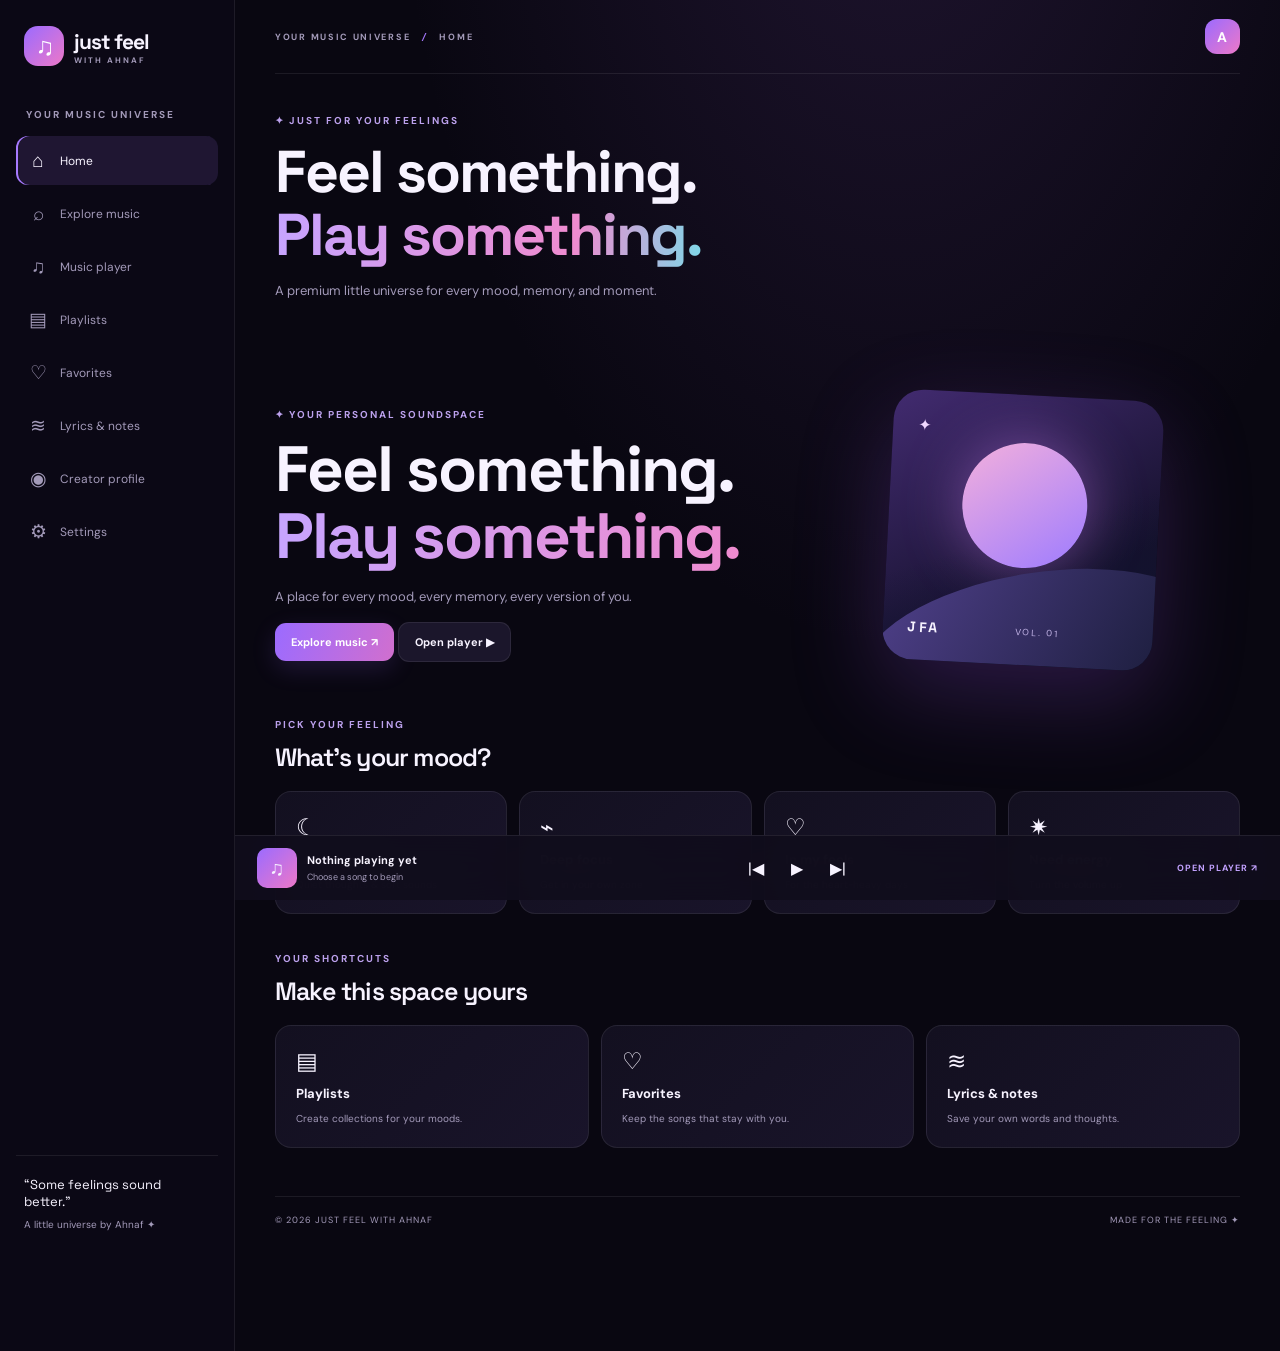
==== commit e24c3b1b: "Add files via upload" ====
--- a/index.html
+++ b/index.html
@@ -1,16 +1,5 @@
-<!doctype html>
-<html lang="en">
-<head>
-<meta charset="utf-8"><meta name="viewport" content="width=device-width,initial-scale=1,viewport-fit=cover"><meta name="theme-color" content="#08060d"><meta name="description" content="Just feel with Ahnaf — discover music and feel the moment.">
-<title>Just feel with Ahnaf</title><link rel="preconnect" href="https://fonts.googleapis.com"><link rel="preconnect" href="https://fonts.gstatic.com" crossorigin><link href="https://fonts.googleapis.com/css2?family=DM+Sans:wght@400;500;600;700;800&family=Playfair+Display:ital,wght@1,600&display=swap" rel="stylesheet"><link rel="stylesheet" href="style.css">
-</head>
-<body>
-<div class="ambient ambient-one"></div><div class="ambient ambient-two"></div>
-<header class="topbar"><a class="brand" href="#home"><span class="brand-wave">▂▅▇▅▂</span><span class="brand-name">Just <i>feel</i><small>with Ahnaf</small></span></a><button class="menu-toggle" id="menuToggle" aria-label="Open navigation">☰</button><nav id="nav"><a class="active" href="#home">Home</a><a href="#discover">Discover</a><a href="#playlists">Playlists</a><a href="#online">Online Music</a><a href="#profile">Profile</a></nav><div class="top-actions"><form class="search" id="searchForm"><span>⌕</span><input id="searchInput" type="search" placeholder="Search songs or artists" aria-label="Search online songs"><button type="submit" aria-label="Search">↵</button></form><button class="icon-btn" id="themeToggle" aria-label="Switch theme">☼</button><button class="login-btn" id="loginBtn">Login</button></div></header>
-<main id="home"><section class="hero"><div class="hero-copy"><span class="eyebrow"><span class="dot"></span> MUSIC FOR EVERY MOOD <b>•</b> YOUR SPACE</span><h1>Just <em>feel</em><br>with Ahnaf</h1><p>Music isn’t just sound, it’s a feeling.<br>Discover. Play. Feel.</p><div class="hero-actions"><button class="primary-btn" id="enterMusic">▶ <span>Enter Music</span> <b>→</b></button><a href="#playlists" class="text-link">Explore moods ↗</a></div><div class="micro-note">✦ Your music. Your mood. Your space.</div></div><div class="hero-art" aria-hidden="true"><div class="orbit orbit-a"></div><div class="orbit orbit-b"></div><div class="moon"></div><div class="mountain mountain-back"></div><div class="mountain mountain-front"></div><div class="listener"><div class="head"></div><div class="hair"></div><div class="neck"></div><div class="body"></div><div class="headphones"><span>♫</span></div></div><div class="water"></div><div class="water-glow"></div><div class="art-caption">GOOD MUSIC<br><strong>BETTER MOOD</strong></div></div></section>
-<section class="online-panel" id="online"><div class="section-heading"><div><span class="section-icon">⌕</span><div><h2>Discover online music</h2><p>Search and stream tracks available on Audius.</p></div></div><span class="source-pill">OPEN MUSIC</span></div><form id="onlineSearchForm" class="online-search"><input id="onlineSearchInput" type="search" placeholder="Try: lo-fi, chill, Arijit, night drive…" aria-label="Search online music"><button class="primary-btn" type="submit">Search music</button></form><p class="search-status" id="searchStatus">Search to find music from the open Audius catalog. Availability depends on each artist’s uploads.</p><div class="online-results" id="onlineResults"></div></section>
-<section class="section-block" id="discover"><div class="section-heading" id="playlists"><div><span class="section-icon">▥</span><div><h2>Featured Playlists</h2><p>Pick a mood to discover music.</p></div></div><a href="#online">Search tracks ↗</a></div><div class="playlist-grid" id="playlistGrid"><button class="playlist-card" data-query="chill lofi" data-title="Chill Vibes Relax"><div class="cover cover-city"><span>☾</span></div><div class="card-info"><div><h3>Chill Vibes</h3><p>Relax • mellow sounds</p></div><span class="play-card">▶</span></div></button><button class="playlist-card" data-query="night drive synthwave" data-title="Night Drive Mood"><div class="cover cover-drive"><span>↗</span></div><div class="card-info"><div><h3>Night Drive</h3><p>Late night • synth</p></div><span class="play-card">▶</span></div></button><button class="playlist-card" data-query="sad emotional" data-title="Broken Dreams"><div class="cover cover-dream"><span>♫</span></div><div class="card-info"><div><h3>Broken Dreams</h3><p>Feelings • emotional</p></div><span class="play-card">▶</span></div></button><button class="playlist-card" data-query="lofi beats study" data-title="Lo-fi Beats Focus"><div class="cover cover-lofi"><span>✿</span></div><div class="card-info"><div><h3>Lo-fi Beats</h3><p>Focus • study</p></div><span class="play-card">▶</span></div></button><button class="playlist-card" data-query="electronic popular" data-title="All Time Hits"><div class="cover cover-mountain"><span>⌁</span></div><div class="card-info"><div><h3>Fresh Finds</h3><p>Discover • new sounds</p></div><span class="play-card">▶</span></div></button></div></section>
-<section class="player-library-grid"><section class="library-panel" id="library"><div class="section-heading"><div><span class="section-icon">♫</span><div><h2>Your Library</h2><p>Add audio files you own or have permission to use.</p></div></div></div><label class="upload-btn">＋ Add your music <input id="audioUpload" type="file" accept="audio/*" multiple hidden></label><div id="trackList" class="track-list"><p class="empty-state">Your added music will appear here.</p></div></section><aside class="now-playing"><div class="now-label"><span class="live-dot"></span> NOW PLAYING</div><div class="record-art"><div class="record"></div><img id="nowCover" class="record-cover" alt="Album artwork" src=""></div><h3 id="nowTitle">Your next favorite</h3><p id="nowArtist">Search online music or add a track</p><div class="progress-wrap"><span id="currentTime">0:00</span><input type="range" id="seek" min="0" max="100" value="0" aria-label="Seek track"><span id="duration">0:00</span></div><div class="player-controls"><button id="shuffleBtn" title="Shuffle">⤨</button><button id="prevBtn" title="Previous">|◀</button><button class="play-main" id="playBtn" title="Play or pause">▶</button><button id="nextBtn" title="Next">▶|</button><button id="favoriteBtn" title="Favorite">♡</button></div><div class="volume-row"><span>VOL</span><input id="volume" type="range" min="0" max="1" step=".01" value=".8" aria-label="Volume"><span id="favoriteCount">♡ 0</span></div><audio id="audio" preload="none"></audio><p class="queue-note">Online tracks are streamed from Audius. Some catalog tracks may be unavailable.</p></aside></section>
-<section class="lyrics-panel" id="lyrics"><div class="section-heading"><div><span class="section-icon">≋</span><div><h2>Lyrics & Notes</h2><p>Save your own notes or lyrics you have permission to use.</p></div></div></div><textarea id="lyricsInput" placeholder="Write or paste lyrics you are allowed to use…" rows="3"></textarea><button class="small-btn" id="saveLyrics">Save on this device</button><p class="saved-lyrics" id="savedLyrics"></p></section>
-<section class="profile-strip" id="profile"><div class="profile-avatar">A</div><div class="profile-copy"><strong>Created by <span>Ahnaf</span> ✦</strong><small>Music Lover &amp; Developer</small></div><blockquote>“Music is a small escape into a world of feelings.” <span>💜</span></blockquote><div class="feature-pills"><span>♬<small>Free access</small></span><span>☁<small>Local library</small></span><span>◐<small>Custom themes</small></span></div></section></main>
-<div class="toast" id="toast" role="status"></div><dialog id="loginDialog"><form method="dialog" class="dialog-card"><button class="dialog-close" aria-label="Close">×</button><span class="dialog-logo">♫</span><h2>Welcome back</h2><p>Login and cloud sync are not active yet. They need a secure backend service.</p><button class="primary-btn" type="submit">Got it</button></form></dialog><footer>JUST FEEL WITH AHNAF <span>•</span> Music discovery powered by <a href="https://audius.co" target="_blank" rel="noreferrer">Audius</a> <span>•</span> Made with ♡</footer><script src="script.js"></script></body></html>+<!doctype html><html lang="en"><head><meta charset="utf-8"><meta name="viewport" content="width=device-width,initial-scale=1"><meta name="theme-color" content="#090711"><title>Home — Just Feel with Ahnaf</title><link rel="stylesheet" href="style.css"></head><body data-page="index"><div class="shell"><aside><a class="brand" href="index.html"><span class="logo">♫</span><span>just feel<small>WITH AHNAF</small></span></a><p class="side-label">YOUR MUSIC UNIVERSE</p><a class="nav active" href="index.html"><span>⌂</span>Home</a><a class="nav " href="explore.html"><span>⌕</span>Explore music</a><a class="nav " href="player.html"><span>♫</span>Music player</a><a class="nav " href="playlists.html"><span>▤</span>Playlists</a><a class="nav " href="favorites.html"><span>♡</span>Favorites</a><a class="nav " href="lyrics.html"><span>≋</span>Lyrics & notes</a><a class="nav " href="profile.html"><span>◉</span>Creator profile</a><a class="nav " href="settings.html"><span>⚙</span>Settings</a><div class="side-note">“Some feelings sound better.”<small>A little universe by Ahnaf ✦</small></div></aside><main><header><span>YOUR MUSIC UNIVERSE <i>/</i> HOME</span><a class="avatar" href="profile.html">A</a></header><section class="intro"><p class="eyebrow">✦ JUST FOR YOUR FEELINGS</p><h1>Feel something.<br><em>Play something.</em></h1><p class="lead">A premium little universe for every mood, memory, and moment.</p></section>
+<section class="hero"><div><p class="eyebrow">✦ YOUR PERSONAL SOUNDSPACE</p><h1>Feel something.<br><em>Play something.</em></h1><p class="lead">A place for every mood, every memory, every version of you.</p><a class="btn" href="explore.html">Explore music ↗</a> <a class="btn ghost" href="player.html">Open player ▶</a></div><div class="art"><span>✦</span><div class="sun"></div><b>JFA <small>VOL. 01</small></b></div></section>
+<section><p class="eyebrow">PICK YOUR FEELING</p><h2>What’s your mood?</h2><div class="grid four"><a class="tile" href="explore.html?q=lofi%20chill">☾<b>Late night</b><small>Quiet thoughts & soft sounds</small></a><a class="tile" href="explore.html?q=ambient%20focus">⌁<b>Deep focus</b><small>Get in your own zone</small></a><a class="tile" href="explore.html?q=romantic%20indie">♡<b>In my feels</b><small>For the heart-heavy days</small></a><a class="tile" href="explore.html?q=upbeat%20pop">✷<b>Need energy</b><small>Turn the volume up</small></a></div></section>
+<section><p class="eyebrow">YOUR SHORTCUTS</p><h2>Make this space yours</h2><div class="grid three"><a class="tile" href="playlists.html">▤<b>Playlists</b><small>Create collections for your moods.</small></a><a class="tile" href="favorites.html">♡<b>Favorites</b><small>Keep the songs that stay with you.</small></a><a class="tile" href="lyrics.html">≋<b>Lyrics & notes</b><small>Save your own words and thoughts.</small></a></div></section>
+<footer>© 2026 JUST FEEL WITH AHNAF <span>MADE FOR THE FEELING ✦</span></footer></main></div><div class="dock"><div class="dock-title"><span class="cover">♫</span><span><b id="dock-title">Nothing playing yet</b><small id="dock-artist">Choose a song to begin</small></span></div><div class="dock-controls"><button id="dock-prev">|◀</button><button id="dock-play" class="play">▶</button><button id="dock-next">▶|</button></div><a href="player.html">OPEN PLAYER ↗</a></div><audio id="audio"></audio><div id="toast"></div><script src="app.js"></script></body></html>
--- a/style.css
+++ b/style.css
@@ -1,5 +1,4 @@
-*{box-sizing:border-box} :root{--bg:#08060d;--panel:#100d19;--panel2:#181222;--text:#f7f3ff;--muted:#aaa1bb;--purple:#b44cff;--border:rgba(210,180,255,.15);--shadow:0 18px 50px #0007}html{scroll-behavior:smooth;scroll-padding-top:90px}body{margin:0;background:var(--bg);color:var(--text);font-family:'DM Sans',system-ui,sans-serif;overflow-x:hidden}body.light{--bg:#f8f5fc;--panel:#fff;--panel2:#eee7f7;--text:#20162c;--muted:#6e627c;--border:rgba(80,50,110,.18);--shadow:0 18px 50px #34204a18}.ambient{position:fixed;pointer-events:none;filter:blur(80px);opacity:.12;z-index:-2;border-radius:50%}.ambient-one{width:300px;height:300px;background:#8c2bff;top:10%;left:-100px}.ambient-two{width:300px;height:300px;background:#de2da7;bottom:0;right:-100px}.topbar{min-height:74px;padding:10px clamp(16px,4vw,64px);display:flex;align-items:center;justify-content:space-between;gap:22px;border-bottom:1px solid var(--border);background:rgba(8,6,13,.96);position:sticky;top:0;z-index:30;backdrop-filter:blur(18px)}.light .topbar{background:rgba(248,245,252,.96)}.brand{display:flex;align-items:center;gap:10px;color:var(--text);text-decoration:none;flex-shrink:0}.brand-wave{font-size:28px;letter-spacing:-7px;color:var(--purple);margin-right:7px}.brand-name{font-size:21px;font-weight:800;line-height:1.05;white-space:nowrap}.brand-name i{font-family:'Playfair Display',serif;color:var(--purple);font-size:25px}.brand-name small{display:block;font-size:11px;font-weight:400;color:var(--muted);margin-top:5px;letter-spacing:.4px}.topbar nav{display:flex;align-items:center;gap:clamp(10px,1.8vw,25px)}.topbar nav a{font-size:12px;color:var(--muted);text-decoration:none;padding:12px 0;white-space:nowrap}.topbar nav a:hover,.topbar nav a.active{color:var(--purple)}.top-actions{display:flex;align-items:center;gap:8px}.search{display:flex;align-items:center;gap:8px;border:1px solid var(--border);background:var(--panel);border-radius:30px;padding:7px 11px;width:clamp(150px,20vw,245px)}.search>span{font-size:22px;color:var(--muted)}.search input,.online-search input{width:100%;min-width:0;background:transparent;border:0;outline:0;color:var(--text);font:inherit;font-size:12px}.search button{border:0;background:none;color:var(--purple);font-size:18px}.icon-btn,.menu-toggle{background:none;border:0;color:var(--text);font-size:23px;cursor:pointer}.login-btn{border:1px solid var(--purple);border-radius:25px;padding:9px 16px;color:var(--text);background:transparent;font-size:12px;white-space:nowrap}.menu-toggle{display:none}main{max-width:1420px;margin:auto;padding:0 clamp(16px,4vw,62px)}.hero{min-height:500px;display:grid;grid-template-columns:.95fr 1.05fr;position:relative;align-items:center;isolation:isolate;overflow:hidden}.hero-copy{padding:50px 0;z-index:2;max-width:590px}.eyebrow{display:inline-flex;align-items:center;gap:9px;border:1px solid var(--border);background:var(--panel);border-radius:30px;padding:9px 13px;font-size:10px;letter-spacing:.7px;color:var(--muted)}.eyebrow b{color:var(--purple)}.dot,.live-dot{width:7px;height:7px;border-radius:50%;background:var(--purple);box-shadow:0 0 12px var(--purple)}h1{font-size:clamp(52px,6.2vw,86px);line-height:1.02;letter-spacing:-3.5px;margin:24px 0 16px;font-weight:800}h1 em{font-family:'Playfair Display',serif;color:var(--purple);font-weight:600}.hero-copy>p{font-size:clamp(15px,1.5vw,18px);line-height:1.75;color:var(--muted);margin:0 0 23px}.hero-actions{display:flex;align-items:center;gap:20px;flex-wrap:wrap}.primary-btn{display:inline-flex;align-items:center;justify-content:center;gap:12px;background:linear-gradient(115deg,#bd42ff,#7228ed);color:#fff;border:0;border-radius:30px;padding:14px 22px;box-shadow:0 9px 30px #8924ff42;transition:transform .2s;cursor:pointer;font:inherit;font-size:13px}.primary-btn:hover{transform:translateY(-2px)}.primary-btn b{margin-left:7px}.text-link{font-size:12px;color:var(--purple);text-decoration:none}.micro-note{font-size:11px;color:var(--muted);margin-top:28px;letter-spacing:.3px}.hero-art{position:absolute;right:-3%;top:0;width:66%;height:100%;z-index:-1;overflow:hidden;background:radial-gradient(ellipse at 60% 32%,#8923ff66,transparent 36%),linear-gradient(180deg,transparent 50%,#08060d33)}.hero-art:before{content:"";position:absolute;inset:0;background:linear-gradient(90deg,var(--bg) 0%,transparent 45%),radial-gradient(ellipse at 58% 55%,#9628ff40,transparent 45%)}.orbit{position:absolute;border:1px solid #cb7bffc9;border-radius:50%;aspect-ratio:1;top:8%;left:42%;width:38%;box-shadow:0 0 25px #ae3fff99,inset 0 0 25px #ae3fff1f;animation:pulse 4s ease-in-out infinite}.orbit-b{width:45%;left:38%;top:3%;opacity:.25}.moon{position:absolute;width:32%;aspect-ratio:1;top:10%;left:45%;border-radius:50%;background:radial-gradient(circle at 40% 35%,#e5c5ff,#a94aff 24%,#52209e 56%,transparent 70%);filter:blur(2px);opacity:.65}.mountain{position:absolute;bottom:25%;height:35%;width:100%;clip-path:polygon(0 90%,10% 60%,18% 77%,32% 30%,42% 68%,54% 20%,66% 64%,79% 32%,91% 72%,100% 44%,100% 100%,0 100%)}.mountain-back{background:#170c2b;opacity:.9}.mountain-front{height:24%;bottom:22%;background:linear-gradient(180deg,#211039,#09070e);clip-path:polygon(0 100%,14% 35%,24% 80%,38% 18%,52% 70%,67% 20%,83% 74%,94% 38%,100% 66%,100% 100%)}.listener{position:absolute;bottom:18%;left:54%;width:28%;height:61%;filter:drop-shadow(0 0 22px #9d37ff40)}.head{position:absolute;top:13%;left:35%;width:35%;height:35%;border-radius:48% 50% 42% 40%;background:linear-gradient(115deg,#08060d,#1d102e 70%,#08060d);z-index:2}.hair{position:absolute;top:7%;left:29%;width:48%;height:29%;border-radius:50% 50% 24% 25%;background:#05040a;transform:rotate(-10deg);z-index:3;box-shadow:10px -7px 0 #09060f,-8px 7px 0 #0a0613}.neck{position:absolute;top:40%;left:46%;width:17%;height:18%;background:#0a0710}.body{position:absolute;bottom:0;left:8%;width:85%;height:56%;border-radius:45% 45% 0 0;background:linear-gradient(110deg,#05040a,#10091b 60%,#05040a);clip-path:polygon(25% 0,68% 0,100% 100%,0 100%)}.headphones{position:absolute;top:22%;left:56%;z-index:4;width:29%;aspect-ratio:1;border:5px solid #170827;border-radius:50%;background:#10091b;box-shadow:0 0 0 2px #a63dff,0 0 20px #9d35ff;display:grid;place-items:center;color:#dfb7ff}.water{position:absolute;bottom:0;left:0;width:100%;height:27%;background:repeating-linear-gradient(178deg,transparent 0 7px,#ae4bff2e 8px,transparent 10px 17px),linear-gradient(180deg,#3c10640d,#50148f3d)}.water-glow{position:absolute;bottom:0;left:42%;width:40%;height:27%;background:linear-gradient(180deg,transparent,#aa3aff52);filter:blur(15px)}.art-caption{position:absolute;right:3%;top:15%;font-size:10px;letter-spacing:2px;line-height:1.8;color:var(--muted);border-right:2px solid var(--purple);padding-right:12px;text-align:right}.art-caption strong{color:#eee}.section-block,.online-panel,.library-panel,.now-playing,.lyrics-panel{background:linear-gradient(145deg,#100c19d9,#0b0911eF);border:1px solid var(--border);border-radius:22px;padding:22px;margin:18px 0}.light .section-block,.light .online-panel,.light .library-panel,.light .now-playing,.light .lyrics-panel{background:var(--panel)}.section-heading{display:flex;align-items:center;justify-content:space-between;gap:14px;margin-bottom:18px}.section-heading>div{display:flex;align-items:center;gap:13px}.section-icon{font-size:25px;color:var(--purple)}.section-heading h2{font-size:19px;margin:0 0 5px}.section-heading p{font-size:12px;color:var(--muted);margin:0}.section-heading>a{color:var(--purple);font-size:12px;text-decoration:none;white-space:nowrap}.source-pill{font-size:9px;letter-spacing:1px;border:1px solid var(--border);color:var(--purple);border-radius:20px;padding:7px 10px;white-space:nowrap}.online-search{display:flex;gap:10px}.online-search input{font-size:14px;background:var(--panel2);border:1px solid var(--border);border-radius:12px;padding:14px 15px}.online-search .primary-btn{white-space:nowrap}.search-status{font-size:12px;color:var(--muted);line-height:1.6}.online-results{display:grid;gap:9px}.online-track{display:grid;grid-template-columns:54px minmax(0,1fr) auto;align-items:center;gap:12px;background:var(--panel);border:1px solid var(--border);padding:9px;border-radius:14px;min-width:0}.online-track img{width:54px;height:54px;border-radius:9px;object-fit:cover;background:var(--panel2)}.track-meta{min-width:0}.track-meta strong,.track-meta small{display:block;overflow:hidden;text-overflow:ellipsis;white-space:nowrap}.track-meta strong{font-size:13px}.track-meta small{font-size:11px;color:var(--muted);margin-top:5px}.online-track button,.track-row button{background:var(--panel2);color:var(--text);border:1px solid var(--border);border-radius:50%;width:39px;height:39px;cursor:pointer}.online-track button:hover,.track-row button:hover{border-color:var(--purple);color:var(--purple)}.online-track a{grid-column:2/4;color:var(--purple);font-size:10px;text-decoration:none}.playlist-grid{display:grid;grid-template-columns:repeat(5,minmax(0,1fr));gap:13px}.playlist-card{text-align:left;min-width:0;padding:0;border:1px solid var(--border);background:var(--panel);border-radius:16px;overflow:hidden;color:var(--text);cursor:pointer;transition:transform .2s,border-color .2s}.playlist-card:hover{transform:translateY(-3px);border-color:#b44cff80}.cover{height:130px;display:grid;place-items:center;font-size:36px;color:#fff;text-shadow:0 2px 20px #fff8}.cover-city{background:radial-gradient(circle at 70% 35%,#f57ae9,transparent 27%),linear-gradient(145deg,#6820a0,#d22eae 48%,#17112f)}.cover-drive{background:radial-gradient(circle at 55% 25%,#e6a8ff,transparent 16%),linear-gradient(145deg,#26106d,#7434d8 48%,#0c0a18)}.cover-dream{background:radial-gradient(circle at 50% 35%,#8b39ff,transparent 28%),linear-gradient(145deg,#150b2e,#6b2cc1,#08060d)}.cover-lofi{background:radial-gradient(circle at 30% 30%,#3eac82,transparent 28%),linear-gradient(145deg,#041c18,#103f33,#070d10)}.cover-mountain{background:linear-gradient(145deg,#394155,#161b2b,#090a0f)}.card-info{display:flex;justify-content:space-between;align-items:center;gap:7px;padding:12px}.card-info h3{font-size:12px;margin:0 0 5px}.card-info p{font-size:10px;color:var(--muted);margin:0}.play-card{display:grid;place-items:center;width:30px;height:30px;border:1px solid var(--border);border-radius:50%;color:var(--purple);font-size:11px;flex-shrink:0}.player-library-grid{display:grid;grid-template-columns:minmax(0,1fr) 310px;gap:18px;align-items:start}.library-panel,.now-playing{margin:0;min-width:0}.upload-btn{display:inline-flex;align-items:center;justify-content:center;border:1px solid var(--border);border-radius:25px;padding:10px 14px;color:var(--purple);font-size:12px;cursor:pointer}.track-list{margin-top:12px}.empty-state{font-size:12px;color:var(--muted);padding:12px 0}.track-row{display:grid;grid-template-columns:26px minmax(0,1fr) 34px 34px;gap:9px;align-items:center;padding:10px 0;border-bottom:1px solid var(--border)}.track-number{font-size:11px;color:var(--muted)}.track-row button{width:32px;height:32px}.now-playing{text-align:center;position:sticky;top:90px}.now-label{display:flex;align-items:center;justify-content:center;gap:8px;font-size:10px;letter-spacing:1.3px;color:var(--muted)}.record-art{height:155px;position:relative;display:grid;place-items:center;margin:17px 0}.record{width:135px;height:135px;border-radius:50%;position:absolute;right:8%;background:repeating-radial-gradient(circle,#141019 0 4px,#2a2032 5px 6px);box-shadow:0 0 25px #a54cff20;animation:spin 9s linear infinite;animation-play-state:paused}.now-playing.is-playing .record{animation-play-state:running}.record-cover{position:relative;width:120px;height:120px;border-radius:50%;object-fit:cover;background:radial-gradient(circle,#bc68ff,#21102f);border:4px solid #160d21;box-shadow:0 0 0 1px #b44cff}.now-playing h3{font-size:16px;margin:5px 0}.now-playing>p{font-size:12px;color:var(--muted);margin:5px 0}.progress-wrap{display:flex;align-items:center;gap:8px;margin:16px 0 8px;font-size:10px;color:var(--muted)}input[type=range]{accent-color:var(--purple);min-width:0}.progress-wrap input{width:100%}.player-controls{display:flex;justify-content:space-between;align-items:center;gap:5px}.player-controls button{border:0;background:none;color:var(--muted);font-size:17px;padding:7px;cursor:pointer}.player-controls button.active{color:var(--purple)}.player-controls .play-main{width:43px;height:43px;border-radius:50%;background:linear-gradient(130deg,#bd42ff,#7228ed);color:#fff;box-shadow:0 4px 18px #8924ff4d}.volume-row{display:flex;align-items:center;gap:10px;font-size:10px;color:var(--muted);margin-top:12px}.volume-row input{width:100%}.queue-note{font-size:10px!important;line-height:1.5}.lyrics-panel textarea{width:100%;resize:vertical;background:var(--panel);border:1px solid var(--border);border-radius:12px;padding:12px;color:var(--text);font:inherit;font-size:13px}.small-btn{margin-top:9px;background:var(--panel2);color:var(--text);border:1px solid var(--border);border-radius:20px;padding:9px 13px;font-size:11px;cursor:pointer}.saved-lyrics{white-space:pre-wrap;color:var(--muted);font-size:12px}.profile-strip{display:flex;align-items:center;gap:13px;padding:22px 0;margin-top:18px;border-top:1px solid var(--border)}.profile-avatar{width:45px;height:45px;display:grid;place-items:center;border-radius:50%;background:linear-gradient(140deg,#bd42ff,#21122f);font-weight:800}.profile-copy strong,.profile-copy small{display:block}.profile-copy strong{font-size:12px}.profile-copy strong span{color:var(--purple)}.profile-copy small{font-size:10px;color:var(--muted);margin-top:4px}.profile-strip blockquote{font-size:11px;color:var(--muted);margin:0 auto;text-align:center}.profile-strip blockquote span{color:var(--purple)}.feature-pills{display:flex;gap:14px}.feature-pills span{text-align:center;font-size:16px;color:var(--purple)}.feature-pills small{display:block;font-size:9px;color:var(--muted);margin-top:4px}footer{text-align:center;border-top:1px solid var(--border);padding:20px 10px 30px;font-size:10px;letter-spacing:.7px;color:var(--muted)}footer span{color:var(--purple)}footer a{color:var(--purple)}.toast{position:fixed;bottom:20px;left:50%;transform:translate(-50%,20px);opacity:0;pointer-events:none;background:var(--panel2);border:1px solid var(--border);padding:12px 16px;border-radius:12px;font-size:12px;z-index:100;transition:.25s;max-width:90vw;text-align:center}.toast.show{opacity:1;transform:translate(-50%,0)}dialog{border:1px solid var(--border);border-radius:20px;background:var(--panel);color:var(--text);max-width:360px;width:calc(100% - 32px);box-shadow:var(--shadow)}dialog::backdrop{background:#000b;backdrop-filter:blur(5px)}.dialog-card{display:flex;flex-direction:column;gap:12px;padding:24px}.dialog-card p{color:var(--muted);font-size:13px;line-height:1.6}.dialog-close{align-self:flex-end;background:none;border:0;color:var(--text);font-size:25px}.dialog-logo{font-size:32px;color:var(--purple)}@keyframes pulse{50%{transform:scale(1.05);opacity:.7}}@keyframes spin{to{transform:rotate(360deg)}}
-@media(max-width:1050px){.topbar{gap:12px}.topbar nav{gap:10px}.topbar nav a{font-size:11px}.search{width:160px}.playlist-grid{grid-template-columns:repeat(3,minmax(0,1fr))}.cover{height:110px}.player-library-grid{grid-template-columns:minmax(0,1fr) 270px}}
-@media(max-width:760px){html{scroll-padding-top:78px}.topbar{min-height:68px;padding:8px 13px;gap:8px}.brand-name{font-size:17px}.brand-name i{font-size:20px}.brand-wave{font-size:22px}.menu-toggle{display:block;order:2;margin-left:auto}.topbar nav{display:none;position:absolute;top:calc(100% + 4px);left:10px;right:10px;background:var(--panel);border:1px solid var(--border);border-radius:14px;padding:10px;flex-direction:column;align-items:stretch;gap:0;box-shadow:var(--shadow)}.topbar nav.open{display:flex}.topbar nav a{padding:12px;border-radius:8px;font-size:13px}.top-actions{order:3;gap:5px}.search{width:37px;height:38px;padding:5px;justify-content:center;background:transparent;border:0}.search>span{font-size:24px}.search input,.search button{display:none}.search.expanded{position:absolute;left:12px;right:12px;top:calc(100% + 5px);width:auto;height:44px;background:var(--panel);border:1px solid var(--border);z-index:32;justify-content:flex-start;padding:8px 12px}.search.expanded input{display:block;width:100%;font-size:13px}.search.expanded button{display:block}.icon-btn{font-size:20px}.login-btn{padding:8px 10px;font-size:11px}main{padding:0 13px}.hero{display:block;min-height:625px;padding-top:18px;overflow:hidden}.hero-copy{padding:18px 2px 0;position:relative;z-index:3}.eyebrow{font-size:8px;padding:8px 10px;gap:6px}h1{font-size:clamp(48px,12.6vw,68px);line-height:1.03;letter-spacing:-2.4px;margin:22px 0 13px}.hero-copy>p{font-size:14px;line-height:1.65;margin-bottom:20px}.hero-actions{gap:13px}.primary-btn{padding:13px 16px;font-size:12px}.text-link{font-size:11px}.micro-note{margin-top:17px;font-size:10px}.hero-art{top:320px;right:-15px;width:110%;height:295px;opacity:.8}.hero-art:before{background:linear-gradient(180deg,var(--bg) 0%,transparent 30%),linear-gradient(90deg,var(--bg) 0%,transparent 45%)}.listener{left:55%;width:32%;height:70%;bottom:13%}.orbit{left:43%;width:42%;top:2%}.orbit-b{left:38%;width:51%}.art-caption{top:10%;font-size:8px}.section-block,.online-panel,.library-panel,.now-playing,.lyrics-panel{padding:15px;margin:14px 0;border-radius:17px}.section-heading{margin-bottom:14px;gap:8px}.section-heading h2{font-size:16px}.section-heading p{font-size:10px;line-height:1.5}.section-icon{font-size:21px}.source-pill{font-size:8px;padding:6px}.online-search{flex-direction:column}.online-search input{font-size:13px;padding:13px}.online-search .primary-btn{width:100%}.search-status{font-size:11px}.online-track{grid-template-columns:46px minmax(0,1fr) 36px;gap:9px}.online-track img{width:46px;height:46px}.online-track a{grid-column:2/4}.online-track .track-meta strong{font-size:12px}.playlist-grid{grid-template-columns:repeat(2,minmax(0,1fr));gap:10px}.cover{height:120px}.card-info{padding:10px 8px}.card-info h3{font-size:12px}.card-info p{font-size:10px}.player-library-grid{display:flex;flex-direction:column}.library-panel,.now-playing{width:100%}.now-playing{position:static;display:grid;grid-template-columns:100px minmax(0,1fr);column-gap:13px;text-align:left;align-items:center}.now-label{grid-column:1/-1;justify-content:flex-start}.record-art{grid-column:1;grid-row:2/5;height:100px;width:100px;margin:10px 0}.record{width:85px;height:85px;right:0}.record-cover{width:76px;height:76px}.now-playing h3{grid-column:2;margin:6px 0 0;font-size:14px}.now-playing>p{grid-column:2;font-size:11px;overflow-wrap:anywhere}.progress-wrap{grid-column:1/-1;margin:9px 0}.player-controls{grid-column:1/-1;margin-top:4px}.volume-row{grid-column:1/-1}.queue-note{grid-column:1/-1}.lyrics-panel{margin-top:14px}.profile-strip{flex-wrap:wrap;gap:10px;padding:18px 0}.profile-avatar{width:42px;height:42px}.profile-copy{min-width:calc(100% - 60px)}.profile-strip blockquote{order:3;flex-basis:100%;text-align:left;margin:6px 0}.feature-pills{order:4;width:100%;justify-content:space-around;padding-top:8px;border-top:1px solid var(--border)}footer{font-size:9px;line-height:1.8}}
-@media(max-width:380px){.brand-name{font-size:15px}.brand-name i{font-size:18px}.brand-wave{font-size:19px}.topbar{padding-inline:9px}.top-actions{gap:2px}.login-btn{padding:7px 8px}.hero{min-height:640px}.hero-art{top:335px;height:285px}.cover{height:95px}.card-info{padding:8px 6px}.card-info h3{font-size:11px}.card-info p{font-size:9px}.section-heading h2{font-size:15px}}
-@media(prefers-reduced-motion:reduce){*,*:before,*:after{animation:none!important;scroll-behavior:auto!important;transition:none!important}}
+@import url('https://fonts.googleapis.com/css2?family=DM+Sans:wght@400;500;600;700&family=Space+Grotesk:wght@400;500;600;700&display=swap');
+:root{--bg:#090711;--panel:#131020;--panel2:#1b162b;--text:#f7f3ff;--muted:#a39ab9;--line:#ffffff14;--purple:#a77aff;--pink:#eb7ac9}*{box-sizing:border-box}body{margin:0;background:radial-gradient(ellipse at 70% -20%,#603b8844,transparent 40%),var(--bg);color:var(--text);font-family:'DM Sans',sans-serif;min-height:100vh}body.light{--bg:#f5f1fc;--panel:#fff;--panel2:#eee8fa;--text:#211833;--muted:#776b8c;--line:#301b551c;background:radial-gradient(ellipse at 70% -20%,#d8c1ff77,transparent 40%),var(--bg)}a{color:inherit;text-decoration:none}button,input,textarea,select{font:inherit}button{cursor:pointer}.shell{display:flex;min-height:100vh}aside{width:235px;flex-shrink:0;padding:26px 16px 120px;border-right:1px solid var(--line);background:#0d0a17a8;display:flex;flex-direction:column}.light aside{background:#ffffff99}.brand{display:flex;gap:10px;align-items:center;font:700 21px 'Space Grotesk';letter-spacing:-1px;margin:0 8px 42px}.logo{display:grid;place-items:center;width:40px;height:40px;border-radius:14px;background:linear-gradient(135deg,#9b6bff,#ed78c8);font-size:25px;color:white}.brand small{display:block;font:700 8px 'DM Sans';letter-spacing:2px;color:var(--muted)}.side-label,.eyebrow{font-size:10px;letter-spacing:2px;font-weight:700;color:var(--muted)}.side-label{margin:0 10px 13px}.nav{display:flex;gap:12px;align-items:center;padding:12px;border-radius:12px;color:var(--muted);font-size:12px;margin:2px 0}.nav span{font-size:19px;width:20px;text-align:center}.nav:hover,.nav.active{background:#a77aff20;color:var(--text);box-shadow:inset 2px 0 var(--purple)}.side-note{margin-top:auto;border-top:1px solid var(--line);padding:20px 8px 0;font:13px 'Space Grotesk'}.side-note small{display:block;font:10px 'DM Sans';color:var(--muted);margin-top:8px}main{flex:1;min-width:0;padding:0 40px 125px;max-width:1500px;margin:auto}header{height:74px;border-bottom:1px solid var(--line);display:flex;align-items:center;justify-content:space-between;color:var(--muted);font-size:9px;font-weight:700;letter-spacing:1.7px}header i{color:var(--purple);padding:0 8px}.avatar{display:grid;place-items:center;width:35px;height:35px;border-radius:12px;background:linear-gradient(135deg,#9b6bff,#ed78c8);color:white;font-size:14px}.intro{padding:30px 0 26px}.eyebrow{color:#bca1ed}.intro h1{font:700 clamp(36px,5vw,59px)/1.07 'Space Grotesk';letter-spacing:-2px;margin:13px 0}.intro h1 em{font-style:normal;background:linear-gradient(95deg,#c6a5ff,#ef8bcf 70%,#7ed8e8);color:transparent;background-clip:text}.lead{font-size:13px;line-height:1.8;color:var(--muted);max-width:650px}section{margin-bottom:38px}h2{font:600 25px 'Space Grotesk';letter-spacing:-.8px;margin:10px 0 18px}.hero{display:grid;grid-template-columns:1fr .85fr;align-items:center;gap:20px;min-height:300px}.hero h1{font:700 clamp(38px,5vw,65px)/1.05 'Space Grotesk';letter-spacing:-2px;margin:15px 0}.hero h1 em{font-style:normal;background:linear-gradient(95deg,#c6a5ff,#ef8bcf);color:transparent;background-clip:text}.art{height:270px;width:270px;max-width:100%;margin:auto;position:relative;overflow:hidden;border-radius:30px;background:linear-gradient(150deg,#422b70,#15112c 70%);box-shadow:0 30px 90px #8b4ad344;transform:rotate(3deg);display:flex;align-items:flex-end;padding:24px}.art:before{content:"";position:absolute;inset:0;background:linear-gradient(160deg,transparent 50%,#10132f)}.art>span{position:absolute;top:25px;left:25px;color:#f0d8ff;letter-spacing:8px}.sun{position:absolute;width:125px;height:125px;border-radius:50%;background:linear-gradient(145deg,#f4b0dc,#9d7bff);top:48px;left:calc(50% - 62px);box-shadow:0 0 60px #d785ff70}.art:after{content:"";position:absolute;bottom:-55px;left:-20px;width:130%;height:55%;border-radius:50% 50% 0 0;background:linear-gradient(130deg,#51418d,#12172e);transform:rotate(-12deg)}.art b{z-index:1;font:700 14px 'Space Grotesk';letter-spacing:3px}.art small{float:right;font:9px 'DM Sans';letter-spacing:2px;color:#c4b5e8;margin:3px 0 0 75px}.btn{display:inline-flex;align-items:center;justify-content:center;gap:8px;padding:12px 16px;border:0;border-radius:11px;background:linear-gradient(110deg,#9b6bff,#d16fce);color:white;font-weight:700;font-size:11px;box-shadow:0 8px 24px #9b6bff28}.btn.ghost{background:var(--panel2);border:1px solid var(--line);color:var(--text);box-shadow:none}.btn.danger{background:#ff64651a;color:#ff9296;border:1px solid #ff646533}.grid{display:grid;gap:12px}.grid.four{grid-template-columns:repeat(4,minmax(0,1fr))}.grid.three{grid-template-columns:repeat(3,minmax(0,1fr))}.grid.two{grid-template-columns:repeat(2,minmax(0,1fr))}.tile{display:flex;flex-direction:column;gap:9px;padding:20px;border:1px solid var(--line);border-radius:16px;background:linear-gradient(135deg,var(--panel),#19142a);font-size:23px;transition:.2s}.tile:hover{transform:translateY(-3px);border-color:#a77aff70}.tile b{font-size:13px}.tile small{font-size:10px;color:var(--muted);line-height:1.6}.panel,.playerbox{padding:22px;border:1px solid var(--line);border-radius:18px;background:var(--panel)}form{display:flex;gap:10px}input,textarea,select{min-width:0;background:var(--panel2);border:1px solid var(--line);border-radius:10px;padding:13px;color:var(--text);outline:none}form input{flex:1}input:focus,textarea:focus,select:focus{border-color:#a77aff88}.hint{font-size:11px;color:var(--muted);line-height:1.8}.tracklist{display:grid;gap:8px}.track{display:grid;grid-template-columns:42px minmax(0,1fr) auto auto;gap:10px;align-items:center;padding:10px;border:1px solid var(--line);border-radius:13px;background:var(--panel)}.track img,.track .cover{width:42px;height:42px;border-radius:9px;object-fit:cover;background:linear-gradient(135deg,#704ca4,#d677bd);display:grid;place-items:center}.track b,.track small{display:block;overflow:hidden;text-overflow:ellipsis;white-space:nowrap}.track b{font-size:12px}.track small{font-size:10px;color:var(--muted);margin-top:4px}.track button,.controls button{border:1px solid var(--line);border-radius:10px;background:var(--panel2);color:var(--text);padding:9px 11px}.track .heart{font-size:17px;color:#ef8bcf}.playerbox{text-align:center;max-width:700px;margin:auto;padding:28px}.vinyl{margin:0 auto 25px;width:190px;height:190px;border-radius:50%;display:grid;place-items:center;font-size:35px;background:repeating-radial-gradient(circle,#211a31 0 7px,#382747 8px 10px,#171322 11px 16px);box-shadow:0 20px 50px #0005}.controls{display:flex;align-items:center;justify-content:center;gap:22px;margin:22px}.controls .play{width:52px;height:52px;border-radius:50%;background:linear-gradient(135deg,#9b6bff,#ed78c8);color:white}.stack{display:grid;gap:12px}.settings{display:grid;gap:20px}.settings>div{padding-bottom:18px;border-bottom:1px solid var(--line)}.settings>div:last-child{border:0;padding:0}.settings p{margin:6px 0 12px}.profile{display:flex;align-items:center;gap:23px}.profile-avatar{width:100px;height:100px;border-radius:28px;display:grid;place-items:center;background:linear-gradient(135deg,#9b6bff,#ed78c8);font:700 36px 'Space Grotesk';flex-shrink:0}.purple{color:#c3a2ff;font-size:12px;font-weight:700}.tag{display:inline-block;border:1px solid var(--line);padding:7px 10px;border-radius:25px;font-size:9px;color:var(--muted)}footer{border-top:1px solid var(--line);padding-top:17px;margin-top:48px;color:var(--muted);font-size:9px;letter-spacing:1px;display:flex;justify-content:space-between;gap:10px}.dock{position:fixed;bottom:0;left:235px;right:0;z-index:10;display:flex;align-items:center;justify-content:space-between;gap:15px;padding:12px 22px;background:#100d1cf2;border-top:1px solid var(--line);backdrop-filter:blur(20px)}.light .dock{background:#ffffffef}.dock-title{display:flex;align-items:center;gap:10px;min-width:0}.cover{width:40px;height:40px;border-radius:10px;background:linear-gradient(135deg,#9b6bff,#ed78c8);display:grid;place-items:center;font-size:20px}.dock-title b,.dock-title small{display:block;max-width:220px;white-space:nowrap;overflow:hidden;text-overflow:ellipsis}.dock-title b{font-size:11px}.dock-title small{font-size:9px;color:var(--muted);margin-top:4px}.dock-controls{display:flex;gap:15px;align-items:center}.dock-controls button{background:transparent;border:0;color:var(--text)}.dock>a{font-size:9px;color:#c3a2ff;font-weight:700;letter-spacing:1px}#toast{position:fixed;z-index:20;bottom:90px;left:50%;transform:translateX(-50%);background:var(--panel2);padding:12px 18px;border:1px solid var(--line);border-radius:12px;opacity:0;pointer-events:none;font-size:12px}#toast.show{opacity:1}
+@media(max-width:950px){aside{width:200px}.dock{left:200px}.grid.four{grid-template-columns:repeat(2,minmax(0,1fr))}main{padding-left:25px;padding-right:25px}.hero{grid-template-columns:1fr .75fr}.art{width:220px;height:220px}}
+@media(max-width:700px){.shell{display:block}aside{width:100%;padding:11px 12px 8px;position:sticky;top:0;z-index:12;min-height:0;display:block;background:#0c0917f5}.brand{font-size:18px;margin:0 0 10px}.logo{width:32px;height:32px}.side-label,.side-note{display:none}aside{overflow:hidden}.nav{display:inline-flex;padding:8px 9px;margin:0 3px 0 0;font-size:10px;white-space:nowrap}.nav span{font-size:15px;width:auto}aside{white-space:nowrap;overflow-x:auto}main{padding:0 16px 125px}header{height:55px;font-size:8px}.intro{padding:22px 0}.intro h1{font-size:38px}.hero{display:flex;flex-direction:column;align-items:stretch;gap:24px}.hero h1{font-size:43px}.art{width:205px;height:205px}.grid.four,.grid.three,.grid.two{grid-template-columns:1fr}.tile{min-height:100px}.dock{left:0;padding:10px 12px;gap:10px}.dock-title b{max-width:125px}.dock-title small{max-width:125px}.dock-controls{gap:8px}.dock>a{display:none}.track{grid-template-columns:36px minmax(0,1fr) auto;gap:8px;padding:8px}.track img,.track .cover{width:36px;height:36px}.track .heart{grid-column:3;grid-row:1}.track button:first-of-type{grid-column:3;grid-row:1;margin-right:34px;padding:7px;font-size:10px}.profile{align-items:flex-start;flex-direction:column}.profile-avatar{width:75px;height:75px}.panel{padding:15px}form{flex-wrap:wrap}form input{flex-basis:100%}footer{font-size:8px;flex-wrap:wrap}.playerbox{padding:20px 12px}.vinyl{width:160px;height:160px}}
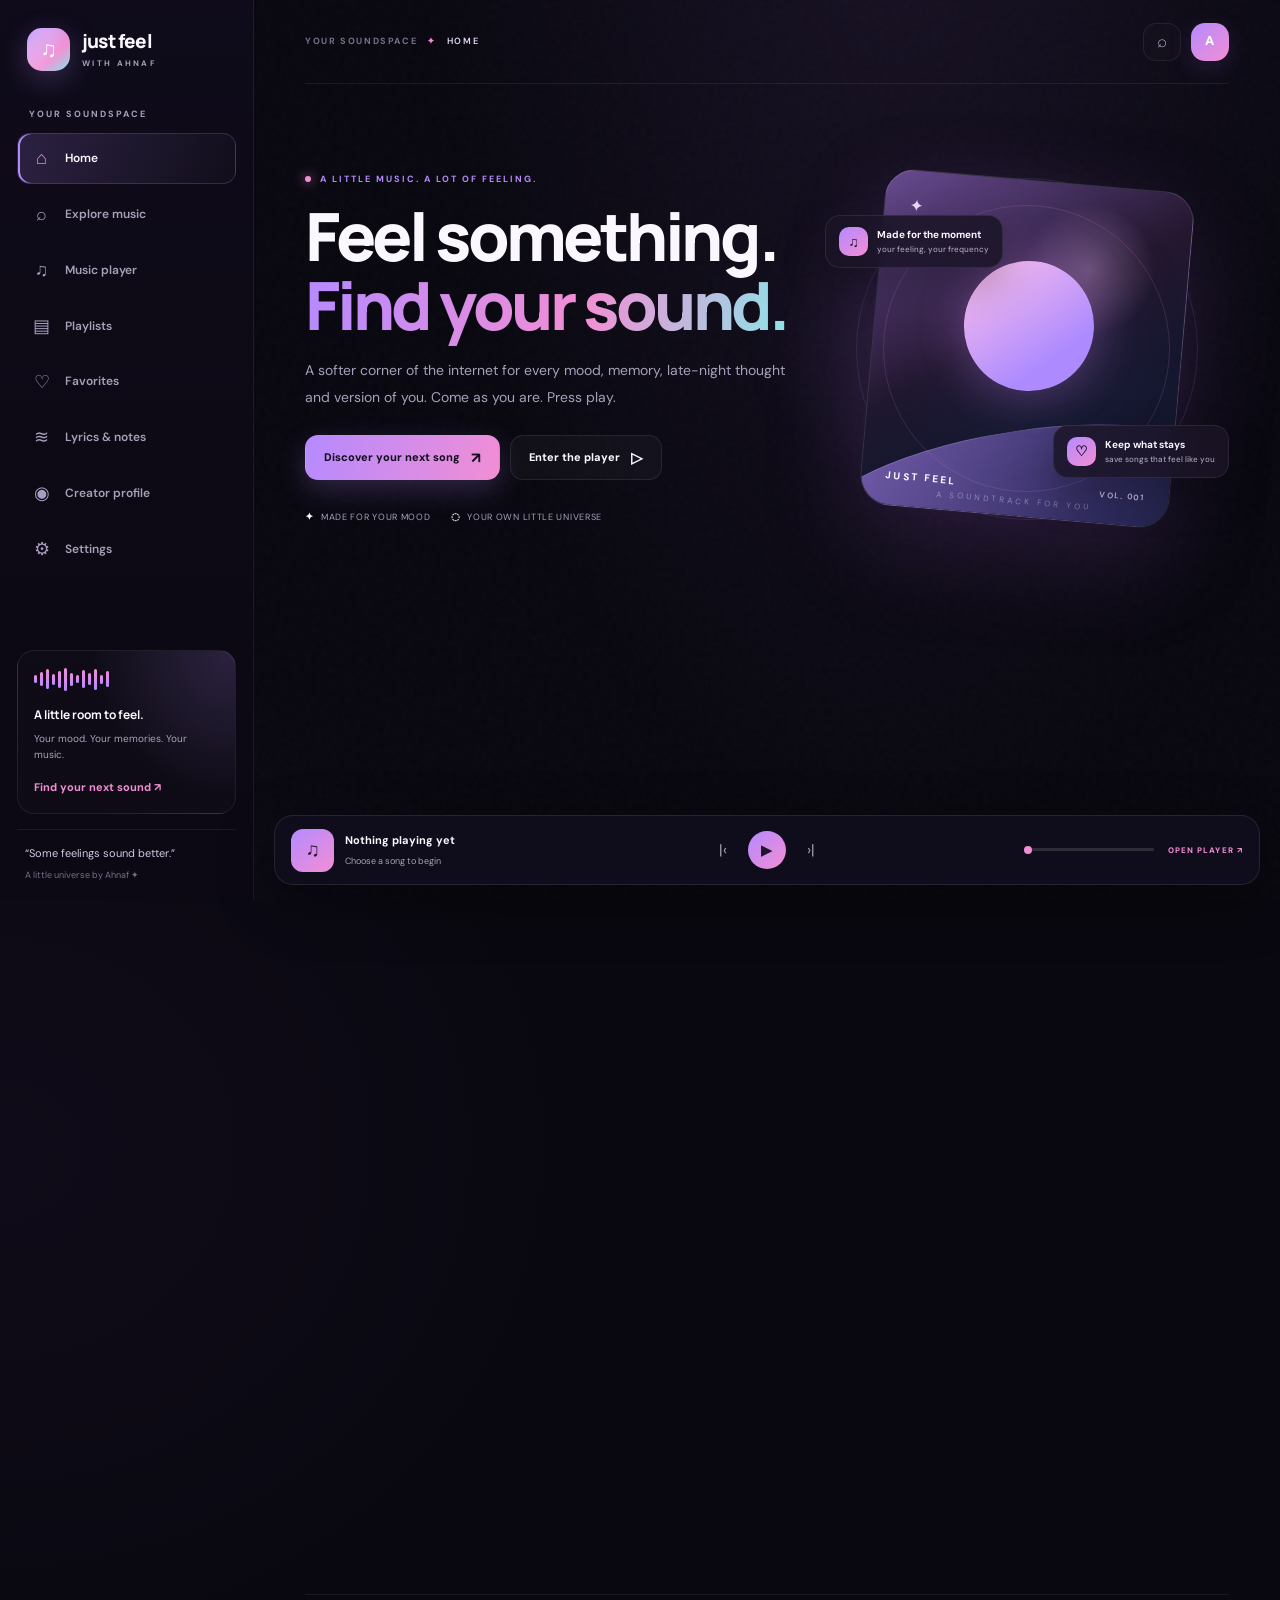
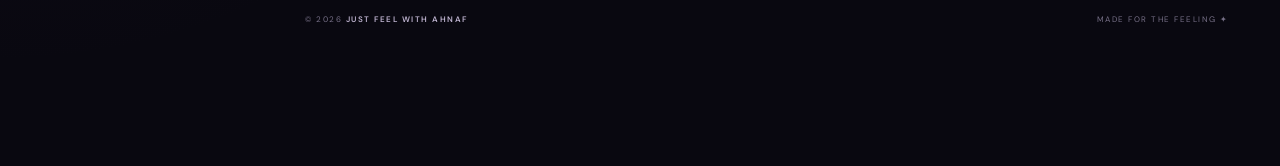
==== commit 0c184842: "Add files via upload" ====
--- a/index.html
+++ b/index.html
@@ -1,5 +1,80 @@
-<!doctype html><html lang="en"><head><meta charset="utf-8"><meta name="viewport" content="width=device-width,initial-scale=1"><meta name="theme-color" content="#090711"><title>Home — Just Feel with Ahnaf</title><link rel="stylesheet" href="style.css"></head><body data-page="index"><div class="shell"><aside><a class="brand" href="index.html"><span class="logo">♫</span><span>just feel<small>WITH AHNAF</small></span></a><p class="side-label">YOUR MUSIC UNIVERSE</p><a class="nav active" href="index.html"><span>⌂</span>Home</a><a class="nav " href="explore.html"><span>⌕</span>Explore music</a><a class="nav " href="player.html"><span>♫</span>Music player</a><a class="nav " href="playlists.html"><span>▤</span>Playlists</a><a class="nav " href="favorites.html"><span>♡</span>Favorites</a><a class="nav " href="lyrics.html"><span>≋</span>Lyrics & notes</a><a class="nav " href="profile.html"><span>◉</span>Creator profile</a><a class="nav " href="settings.html"><span>⚙</span>Settings</a><div class="side-note">“Some feelings sound better.”<small>A little universe by Ahnaf ✦</small></div></aside><main><header><span>YOUR MUSIC UNIVERSE <i>/</i> HOME</span><a class="avatar" href="profile.html">A</a></header><section class="intro"><p class="eyebrow">✦ JUST FOR YOUR FEELINGS</p><h1>Feel something.<br><em>Play something.</em></h1><p class="lead">A premium little universe for every mood, memory, and moment.</p></section>
-<section class="hero"><div><p class="eyebrow">✦ YOUR PERSONAL SOUNDSPACE</p><h1>Feel something.<br><em>Play something.</em></h1><p class="lead">A place for every mood, every memory, every version of you.</p><a class="btn" href="explore.html">Explore music ↗</a> <a class="btn ghost" href="player.html">Open player ▶</a></div><div class="art"><span>✦</span><div class="sun"></div><b>JFA <small>VOL. 01</small></b></div></section>
-<section><p class="eyebrow">PICK YOUR FEELING</p><h2>What’s your mood?</h2><div class="grid four"><a class="tile" href="explore.html?q=lofi%20chill">☾<b>Late night</b><small>Quiet thoughts & soft sounds</small></a><a class="tile" href="explore.html?q=ambient%20focus">⌁<b>Deep focus</b><small>Get in your own zone</small></a><a class="tile" href="explore.html?q=romantic%20indie">♡<b>In my feels</b><small>For the heart-heavy days</small></a><a class="tile" href="explore.html?q=upbeat%20pop">✷<b>Need energy</b><small>Turn the volume up</small></a></div></section>
-<section><p class="eyebrow">YOUR SHORTCUTS</p><h2>Make this space yours</h2><div class="grid three"><a class="tile" href="playlists.html">▤<b>Playlists</b><small>Create collections for your moods.</small></a><a class="tile" href="favorites.html">♡<b>Favorites</b><small>Keep the songs that stay with you.</small></a><a class="tile" href="lyrics.html">≋<b>Lyrics & notes</b><small>Save your own words and thoughts.</small></a></div></section>
-<footer>© 2026 JUST FEEL WITH AHNAF <span>MADE FOR THE FEELING ✦</span></footer></main></div><div class="dock"><div class="dock-title"><span class="cover">♫</span><span><b id="dock-title">Nothing playing yet</b><small id="dock-artist">Choose a song to begin</small></span></div><div class="dock-controls"><button id="dock-prev">|◀</button><button id="dock-play" class="play">▶</button><button id="dock-next">▶|</button></div><a href="player.html">OPEN PLAYER ↗</a></div><audio id="audio"></audio><div id="toast"></div><script src="app.js"></script></body></html>+<!doctype html>
+<html lang="en">
+<head>
+  <meta charset="utf-8">
+  <meta name="viewport" content="width=device-width, initial-scale=1, viewport-fit=cover">
+  <meta name="theme-color" content="#090810">
+  <meta name="description" content="A premium personal music space by Ahnaf. Discover sounds by mood, collect favorites, create playlists and save thoughts.">
+  <meta property="og:title" content="Home — Just Feel with Ahnaf">
+  <meta property="og:description" content="A premium personal music space by Ahnaf. Discover sounds by mood, collect favorites, create playlists and save thoughts.">
+  <meta property="og:type" content="website">
+  <title>Home — Just Feel with Ahnaf</title>
+  <link rel="icon" href="favicon.svg" type="image/svg+xml">
+  <link rel="manifest" href="manifest.webmanifest">
+  <link rel="stylesheet" href="style.css">
+</head>
+<body data-page="index">
+  <div class="app-shell">
+    <aside class="sidebar" aria-label="Main navigation">
+      <a class="brand" href="index.html" aria-label="Just Feel home"><span class="brand-mark">♫</span><span class="brand-name">just feel<small>WITH AHNAF</small></span></a>
+      <p class="side-label">YOUR SOUNDSPACE</p>
+      <nav class="side-nav"><a class="nav-link active" href="index.html" aria-current=page><span class="nav-icon">⌂</span><span>Home</span></a><a class="nav-link " href="explore.html" ><span class="nav-icon">⌕</span><span>Explore music</span></a><a class="nav-link " href="player.html" ><span class="nav-icon">♫</span><span>Music player</span></a><a class="nav-link " href="playlists.html" ><span class="nav-icon">▤</span><span>Playlists</span></a><a class="nav-link " href="favorites.html" ><span class="nav-icon">♡</span><span>Favorites</span></a><a class="nav-link " href="lyrics.html" ><span class="nav-icon">≋</span><span>Lyrics & notes</span></a><a class="nav-link " href="profile.html" ><span class="nav-icon">◉</span><span>Creator profile</span></a><a class="nav-link " href="settings.html" ><span class="nav-icon">⚙</span><span>Settings</span></a></nav>
+      <div class="sidebar-card"><div class="mini-wave" aria-hidden="true"><i style="height:8px"></i><i style="height:14px"></i><i style="height:20px"></i><i style="height:11px"></i><i style="height:17px"></i><i style="height:23px"></i><i style="height:13px"></i><i style="height:8px"></i><i style="height:18px"></i><i style="height:12px"></i><i style="height:21px"></i><i style="height:9px"></i><i style="height:16px"></i></div><strong>A little room to feel.</strong><p>Your mood. Your memories. Your music.</p><a class="text-link" href="explore.html">Find your next sound ↗</a></div>
+      <div class="side-quote">“Some feelings sound better.”<small>A little universe by Ahnaf ✦</small></div>
+    </aside>
+    <main class="main">
+      <header class="topbar">
+        <div class="breadcrumb"><span>YOUR SOUNDSPACE</span><span class="spark">✦</span><b>HOME</b></div>
+        <div class="top-actions"><a class="icon-btn" href="explore.html" aria-label="Search music" title="Explore music">⌕</a><a class="avatar" href="profile.html" aria-label="Creator profile">A</a></div>
+      </header>
+      <div class="page-content">
+<section class="hero-home">
+  <div class="hero-copy">
+    <p class="eyebrow"><span class="dot"></span> A LITTLE MUSIC. A LOT OF FEELING.</p>
+    <h1>Feel something.<br><span class="gradient">Find your sound.</span></h1>
+    <p class="lead">A softer corner of the internet for every mood, memory, late-night thought and version of you. Come as you are. Press play.</p>
+    <div class="hero-actions"><a class="btn" href="explore.html">Discover your next song <span class="arrow">↗</span></a><a class="btn secondary" href="player.html">Enter the player <span class="arrow">▷</span></a></div>
+    <div class="hero-meta"><span><b>✦</b> MADE FOR YOUR MOOD</span><span><b>◌</b> YOUR OWN LITTLE UNIVERSE</span></div>
+  </div>
+  <div class="hero-art-wrap" aria-label="Abstract Just Feel album artwork">
+    <span class="orbit-dot"></span>
+    <div class="album-art"><span class="album-star">✦</span><div class="album-sun"></div><div class="album-title"><span>JUST FEEL</span><small>VOL. 001</small></div><span class="art-caption">A SOUNDTRACK FOR YOU</span></div>
+    <div class="floating-chip chip-one"><span class="chip-icon">♫</span><span>Made for the moment<small>your feeling, your frequency</small></span></div>
+    <div class="floating-chip chip-two"><span class="chip-icon">♡</span><span>Keep what stays<small>save songs that feel like you</small></span></div>
+  </div>
+</section>
+<section class="section reveal">
+  <div class="section-head"><div><p class="eyebrow">PICK YOUR FEELING</p><h2>What’s your mood <span class="gradient">today?</span></h2><p>No labels. No rules. Just a feeling and a sound.</p></div><a class="text-link" href="explore.html">All sounds ↗</a></div>
+  <div class="mood-grid">
+    <a class="mood-card" style="--mood:#b9a1ff" href="explore.html?q=late%20night%20lofi"><span class="mood-icon">☾</span><span class="card-arrow">↗</span><b>Late night</b><small>Quiet thoughts &amp; soft sounds</small></a>
+    <a class="mood-card" style="--mood:#83dce9" href="explore.html?q=ambient%20focus"><span class="mood-icon">⌁</span><span class="card-arrow">↗</span><b>Deep focus</b><small>Get lost in your own zone</small></a>
+    <a class="mood-card" style="--mood:#f28ed4" href="explore.html?q=romantic%20indie"><span class="mood-icon">♡</span><span class="card-arrow">↗</span><b>In my feels</b><small>For the heart-heavy days</small></a>
+    <a class="mood-card" style="--mood:#ffbb91" href="explore.html?q=upbeat%20pop"><span class="mood-icon">✳</span><span class="card-arrow">↗</span><b>Need energy</b><small>Turn the volume into joy</small></a>
+  </div>
+</section>
+<section class="section reveal delay-1">
+  <div class="section-head"><div><p class="eyebrow">YOUR SPACE, YOUR RULES</p><h2>Make this space <span class="gradient">yours.</span></h2></div></div>
+  <div class="feature-grid">
+    <article class="feature-card"><div class="feature-icon">▤</div><h3>Collect the moments.</h3><p>Build little playlists for the nights, the long rides, the almosts and the finallys.</p><a class="text-link" href="playlists.html">Create a playlist ↗</a></article>
+    <article class="feature-card"><div class="feature-icon">≋</div><h3>Leave a note for later.</h3><p>Keep a lyric, a thought, or a line that sounds exactly like how you feel.</p><a class="text-link" href="lyrics.html">Open your notes ↗</a></article>
+  </div>
+</section>
+<section class="section reveal delay-2">
+  <div class="section-head"><div><p class="eyebrow">YOUR LITTLE RITUAL</p><h2>One feeling away from play.</h2><p>Search the music universe or pick up where your heart left off.</p></div></div>
+  <div class="panel" style="display:flex;align-items:center;justify-content:space-between;gap:18px;flex-wrap:wrap"><div><span class="pill"><span class="live-dot"></span> MUSIC DISCOVERY</span><h3 style="margin:12px 0 5px">Your next favorite is out there.</h3><p class="muted small" style="margin:0">Explore independent sounds through the Audius discovery catalog.</p></div><a class="btn" href="explore.html">Let’s explore <span class="arrow">↗</span></a></div>
+</section>
+        <footer class="footer"><span>© 2026 <b>JUST FEEL WITH AHNAF</b></span><span>MADE FOR THE FEELING ✦</span></footer>
+      </div>
+    </main>
+  </div>
+  <nav class="mobile-nav" aria-label="Mobile navigation"><a class="active" href="index.html" aria-current=page><span>⌂</span>Home</a><a class="" href="explore.html" ><span>⌕</span>Explore</a><a class="" href="player.html" ><span>♫</span>Player</a><a class="" href="playlists.html" ><span>▤</span>Playlists</a><a class="" href="favorites.html" ><span>♡</span>Saved</a></nav>
+  <div class="player-dock" aria-label="Mini music player">
+    <div class="dock-now"><div class="dock-cover" id="dock-cover">♫</div><div class="dock-meta"><b id="dock-title">Nothing playing yet</b><small id="dock-artist">Choose a song to begin</small></div></div>
+    <div class="dock-controls"><button class="icon-btn" id="dock-prev" type="button" aria-label="Previous track" title="Previous">|‹</button><button class="icon-btn dock-play" id="dock-play" type="button" aria-label="Play" title="Play or pause">▶</button><button class="icon-btn" id="dock-next" type="button" aria-label="Next track" title="Next">›|</button></div>
+    <div class="dock-right"><input class="dock-seek" id="dock-seek" type="range" min="0" max="100" value="0" step="0.1" aria-label="Seek through track"><a class="dock-open" href="player.html">OPEN PLAYER ↗</a></div>
+  </div>
+  <audio id="audio" preload="metadata"></audio>
+  <div id="toast" role="status" aria-live="polite"></div>
+  <script src="app.js"></script>
+</body>
+</html>
--- a/style.css
+++ b/style.css
@@ -1,4 +1,15 @@
-@import url('https://fonts.googleapis.com/css2?family=DM+Sans:wght@400;500;600;700&family=Space+Grotesk:wght@400;500;600;700&display=swap');
-:root{--bg:#090711;--panel:#131020;--panel2:#1b162b;--text:#f7f3ff;--muted:#a39ab9;--line:#ffffff14;--purple:#a77aff;--pink:#eb7ac9}*{box-sizing:border-box}body{margin:0;background:radial-gradient(ellipse at 70% -20%,#603b8844,transparent 40%),var(--bg);color:var(--text);font-family:'DM Sans',sans-serif;min-height:100vh}body.light{--bg:#f5f1fc;--panel:#fff;--panel2:#eee8fa;--text:#211833;--muted:#776b8c;--line:#301b551c;background:radial-gradient(ellipse at 70% -20%,#d8c1ff77,transparent 40%),var(--bg)}a{color:inherit;text-decoration:none}button,input,textarea,select{font:inherit}button{cursor:pointer}.shell{display:flex;min-height:100vh}aside{width:235px;flex-shrink:0;padding:26px 16px 120px;border-right:1px solid var(--line);background:#0d0a17a8;display:flex;flex-direction:column}.light aside{background:#ffffff99}.brand{display:flex;gap:10px;align-items:center;font:700 21px 'Space Grotesk';letter-spacing:-1px;margin:0 8px 42px}.logo{display:grid;place-items:center;width:40px;height:40px;border-radius:14px;background:linear-gradient(135deg,#9b6bff,#ed78c8);font-size:25px;color:white}.brand small{display:block;font:700 8px 'DM Sans';letter-spacing:2px;color:var(--muted)}.side-label,.eyebrow{font-size:10px;letter-spacing:2px;font-weight:700;color:var(--muted)}.side-label{margin:0 10px 13px}.nav{display:flex;gap:12px;align-items:center;padding:12px;border-radius:12px;color:var(--muted);font-size:12px;margin:2px 0}.nav span{font-size:19px;width:20px;text-align:center}.nav:hover,.nav.active{background:#a77aff20;color:var(--text);box-shadow:inset 2px 0 var(--purple)}.side-note{margin-top:auto;border-top:1px solid var(--line);padding:20px 8px 0;font:13px 'Space Grotesk'}.side-note small{display:block;font:10px 'DM Sans';color:var(--muted);margin-top:8px}main{flex:1;min-width:0;padding:0 40px 125px;max-width:1500px;margin:auto}header{height:74px;border-bottom:1px solid var(--line);display:flex;align-items:center;justify-content:space-between;color:var(--muted);font-size:9px;font-weight:700;letter-spacing:1.7px}header i{color:var(--purple);padding:0 8px}.avatar{display:grid;place-items:center;width:35px;height:35px;border-radius:12px;background:linear-gradient(135deg,#9b6bff,#ed78c8);color:white;font-size:14px}.intro{padding:30px 0 26px}.eyebrow{color:#bca1ed}.intro h1{font:700 clamp(36px,5vw,59px)/1.07 'Space Grotesk';letter-spacing:-2px;margin:13px 0}.intro h1 em{font-style:normal;background:linear-gradient(95deg,#c6a5ff,#ef8bcf 70%,#7ed8e8);color:transparent;background-clip:text}.lead{font-size:13px;line-height:1.8;color:var(--muted);max-width:650px}section{margin-bottom:38px}h2{font:600 25px 'Space Grotesk';letter-spacing:-.8px;margin:10px 0 18px}.hero{display:grid;grid-template-columns:1fr .85fr;align-items:center;gap:20px;min-height:300px}.hero h1{font:700 clamp(38px,5vw,65px)/1.05 'Space Grotesk';letter-spacing:-2px;margin:15px 0}.hero h1 em{font-style:normal;background:linear-gradient(95deg,#c6a5ff,#ef8bcf);color:transparent;background-clip:text}.art{height:270px;width:270px;max-width:100%;margin:auto;position:relative;overflow:hidden;border-radius:30px;background:linear-gradient(150deg,#422b70,#15112c 70%);box-shadow:0 30px 90px #8b4ad344;transform:rotate(3deg);display:flex;align-items:flex-end;padding:24px}.art:before{content:"";position:absolute;inset:0;background:linear-gradient(160deg,transparent 50%,#10132f)}.art>span{position:absolute;top:25px;left:25px;color:#f0d8ff;letter-spacing:8px}.sun{position:absolute;width:125px;height:125px;border-radius:50%;background:linear-gradient(145deg,#f4b0dc,#9d7bff);top:48px;left:calc(50% - 62px);box-shadow:0 0 60px #d785ff70}.art:after{content:"";position:absolute;bottom:-55px;left:-20px;width:130%;height:55%;border-radius:50% 50% 0 0;background:linear-gradient(130deg,#51418d,#12172e);transform:rotate(-12deg)}.art b{z-index:1;font:700 14px 'Space Grotesk';letter-spacing:3px}.art small{float:right;font:9px 'DM Sans';letter-spacing:2px;color:#c4b5e8;margin:3px 0 0 75px}.btn{display:inline-flex;align-items:center;justify-content:center;gap:8px;padding:12px 16px;border:0;border-radius:11px;background:linear-gradient(110deg,#9b6bff,#d16fce);color:white;font-weight:700;font-size:11px;box-shadow:0 8px 24px #9b6bff28}.btn.ghost{background:var(--panel2);border:1px solid var(--line);color:var(--text);box-shadow:none}.btn.danger{background:#ff64651a;color:#ff9296;border:1px solid #ff646533}.grid{display:grid;gap:12px}.grid.four{grid-template-columns:repeat(4,minmax(0,1fr))}.grid.three{grid-template-columns:repeat(3,minmax(0,1fr))}.grid.two{grid-template-columns:repeat(2,minmax(0,1fr))}.tile{display:flex;flex-direction:column;gap:9px;padding:20px;border:1px solid var(--line);border-radius:16px;background:linear-gradient(135deg,var(--panel),#19142a);font-size:23px;transition:.2s}.tile:hover{transform:translateY(-3px);border-color:#a77aff70}.tile b{font-size:13px}.tile small{font-size:10px;color:var(--muted);line-height:1.6}.panel,.playerbox{padding:22px;border:1px solid var(--line);border-radius:18px;background:var(--panel)}form{display:flex;gap:10px}input,textarea,select{min-width:0;background:var(--panel2);border:1px solid var(--line);border-radius:10px;padding:13px;color:var(--text);outline:none}form input{flex:1}input:focus,textarea:focus,select:focus{border-color:#a77aff88}.hint{font-size:11px;color:var(--muted);line-height:1.8}.tracklist{display:grid;gap:8px}.track{display:grid;grid-template-columns:42px minmax(0,1fr) auto auto;gap:10px;align-items:center;padding:10px;border:1px solid var(--line);border-radius:13px;background:var(--panel)}.track img,.track .cover{width:42px;height:42px;border-radius:9px;object-fit:cover;background:linear-gradient(135deg,#704ca4,#d677bd);display:grid;place-items:center}.track b,.track small{display:block;overflow:hidden;text-overflow:ellipsis;white-space:nowrap}.track b{font-size:12px}.track small{font-size:10px;color:var(--muted);margin-top:4px}.track button,.controls button{border:1px solid var(--line);border-radius:10px;background:var(--panel2);color:var(--text);padding:9px 11px}.track .heart{font-size:17px;color:#ef8bcf}.playerbox{text-align:center;max-width:700px;margin:auto;padding:28px}.vinyl{margin:0 auto 25px;width:190px;height:190px;border-radius:50%;display:grid;place-items:center;font-size:35px;background:repeating-radial-gradient(circle,#211a31 0 7px,#382747 8px 10px,#171322 11px 16px);box-shadow:0 20px 50px #0005}.controls{display:flex;align-items:center;justify-content:center;gap:22px;margin:22px}.controls .play{width:52px;height:52px;border-radius:50%;background:linear-gradient(135deg,#9b6bff,#ed78c8);color:white}.stack{display:grid;gap:12px}.settings{display:grid;gap:20px}.settings>div{padding-bottom:18px;border-bottom:1px solid var(--line)}.settings>div:last-child{border:0;padding:0}.settings p{margin:6px 0 12px}.profile{display:flex;align-items:center;gap:23px}.profile-avatar{width:100px;height:100px;border-radius:28px;display:grid;place-items:center;background:linear-gradient(135deg,#9b6bff,#ed78c8);font:700 36px 'Space Grotesk';flex-shrink:0}.purple{color:#c3a2ff;font-size:12px;font-weight:700}.tag{display:inline-block;border:1px solid var(--line);padding:7px 10px;border-radius:25px;font-size:9px;color:var(--muted)}footer{border-top:1px solid var(--line);padding-top:17px;margin-top:48px;color:var(--muted);font-size:9px;letter-spacing:1px;display:flex;justify-content:space-between;gap:10px}.dock{position:fixed;bottom:0;left:235px;right:0;z-index:10;display:flex;align-items:center;justify-content:space-between;gap:15px;padding:12px 22px;background:#100d1cf2;border-top:1px solid var(--line);backdrop-filter:blur(20px)}.light .dock{background:#ffffffef}.dock-title{display:flex;align-items:center;gap:10px;min-width:0}.cover{width:40px;height:40px;border-radius:10px;background:linear-gradient(135deg,#9b6bff,#ed78c8);display:grid;place-items:center;font-size:20px}.dock-title b,.dock-title small{display:block;max-width:220px;white-space:nowrap;overflow:hidden;text-overflow:ellipsis}.dock-title b{font-size:11px}.dock-title small{font-size:9px;color:var(--muted);margin-top:4px}.dock-controls{display:flex;gap:15px;align-items:center}.dock-controls button{background:transparent;border:0;color:var(--text)}.dock>a{font-size:9px;color:#c3a2ff;font-weight:700;letter-spacing:1px}#toast{position:fixed;z-index:20;bottom:90px;left:50%;transform:translateX(-50%);background:var(--panel2);padding:12px 18px;border:1px solid var(--line);border-radius:12px;opacity:0;pointer-events:none;font-size:12px}#toast.show{opacity:1}
-@media(max-width:950px){aside{width:200px}.dock{left:200px}.grid.four{grid-template-columns:repeat(2,minmax(0,1fr))}main{padding-left:25px;padding-right:25px}.hero{grid-template-columns:1fr .75fr}.art{width:220px;height:220px}}
-@media(max-width:700px){.shell{display:block}aside{width:100%;padding:11px 12px 8px;position:sticky;top:0;z-index:12;min-height:0;display:block;background:#0c0917f5}.brand{font-size:18px;margin:0 0 10px}.logo{width:32px;height:32px}.side-label,.side-note{display:none}aside{overflow:hidden}.nav{display:inline-flex;padding:8px 9px;margin:0 3px 0 0;font-size:10px;white-space:nowrap}.nav span{font-size:15px;width:auto}aside{white-space:nowrap;overflow-x:auto}main{padding:0 16px 125px}header{height:55px;font-size:8px}.intro{padding:22px 0}.intro h1{font-size:38px}.hero{display:flex;flex-direction:column;align-items:stretch;gap:24px}.hero h1{font-size:43px}.art{width:205px;height:205px}.grid.four,.grid.three,.grid.two{grid-template-columns:1fr}.tile{min-height:100px}.dock{left:0;padding:10px 12px;gap:10px}.dock-title b{max-width:125px}.dock-title small{max-width:125px}.dock-controls{gap:8px}.dock>a{display:none}.track{grid-template-columns:36px minmax(0,1fr) auto;gap:8px;padding:8px}.track img,.track .cover{width:36px;height:36px}.track .heart{grid-column:3;grid-row:1}.track button:first-of-type{grid-column:3;grid-row:1;margin-right:34px;padding:7px;font-size:10px}.profile{align-items:flex-start;flex-direction:column}.profile-avatar{width:75px;height:75px}.panel{padding:15px}form{flex-wrap:wrap}form input{flex-basis:100%}footer{font-size:8px;flex-wrap:wrap}.playerbox{padding:20px 12px}.vinyl{width:160px;height:160px}}
+@import url('https://fonts.googleapis.com/css2?family=DM+Sans:wght@400;500;600;700&family=Manrope:wght@400;500;600;700;800&display=swap');
+:root{color-scheme:dark;--bg:#090810;--bg2:#100d1b;--panel:#14111f;--panel2:#1b1729;--panel3:#211b32;--text:#faf7ff;--muted:#a8a0ba;--soft:#777087;--line:#ffffff12;--accent:#b58aff;--accent2:#f28ed4;--accent3:#8de4e7;--success:#9ce9c5;--danger:#ff8eab;--radius:22px;--shadow:0 28px 90px #0007;--font:'DM Sans',sans-serif;--display:'Manrope',sans-serif}
+*{box-sizing:border-box}html{scroll-behavior:smooth;scroll-padding-top:90px}body{margin:0;min-height:100vh;background:radial-gradient(ellipse at 70% -10%,#583a7a35,transparent 37%),radial-gradient(ellipse at 0% 65%,#4c28651a,transparent 32%),var(--bg);color:var(--text);font-family:var(--font);font-size:14px;line-height:1.6;overflow-x:hidden}body:before{content:"";position:fixed;inset:0;pointer-events:none;opacity:.12;z-index:-1;background-image:url("data:image/svg+xml,%3Csvg viewBox='0 0 180 180' xmlns='http://www.w3.org/2000/svg'%3E%3Cfilter id='n'%3E%3CfeTurbulence type='fractalNoise' baseFrequency='.88' numOctaves='3' stitchTiles='stitch'/%3E%3C/filter%3E%3Crect width='100%25' height='100%25' filter='url(%23n)' opacity='.18'/%3E%3C/svg%3E")}
+a{color:inherit;text-decoration:none}button,input,textarea,select{font:inherit}button,a,input,textarea,select{-webkit-tap-highlight-color:transparent}button{cursor:pointer}button:focus-visible,a:focus-visible,input:focus-visible,textarea:focus-visible,select:focus-visible{outline:2px solid var(--accent3);outline-offset:3px}img{max-width:100%}::selection{background:#b58aff5c;color:white}
+.app-shell{display:flex;min-height:100vh}.sidebar{position:fixed;inset:0 auto 0 0;width:254px;padding:28px 17px 18px;display:flex;flex-direction:column;z-index:30;border-right:1px solid var(--line);background:linear-gradient(180deg,#100c1beF,#0c0914f8 75%);backdrop-filter:blur(24px)}.brand{display:flex;align-items:center;gap:12px;margin:0 10px 36px}.brand-mark{width:43px;height:43px;display:grid;place-items:center;flex:none;border-radius:15px;color:#fff;font-size:22px;background:linear-gradient(140deg,var(--accent),var(--accent2) 63%,var(--accent3));box-shadow:0 8px 28px color-mix(in srgb,var(--accent) 25%,transparent);position:relative;overflow:hidden}.brand-mark:after{content:"";position:absolute;inset:-45% 45% -20% -30%;background:#ffffff40;transform:rotate(32deg);filter:blur(8px)}.brand-name{font:800 19px/1.15 var(--display);letter-spacing:-.8px}.brand-name small{display:block;margin-top:5px;font:700 8px var(--font);letter-spacing:2.3px;color:var(--muted)}.side-label,.eyebrow{font-size:9px;letter-spacing:2px;font-weight:700;color:var(--muted);text-transform:uppercase}.side-label{margin:0 12px 12px}.side-nav{display:grid;gap:5px}.nav-link{display:flex;align-items:center;gap:13px;min-height:44px;padding:10px 13px;border:1px solid transparent;border-radius:13px;font-size:12px;font-weight:600;color:#a8a0b8;transition:background .25s,border-color .25s,color .25s,transform .25s}.nav-link .nav-icon{width:21px;display:inline-grid;place-items:center;color:#a99dbf;font-size:18px;font-weight:400}.nav-link:hover{background:#ffffff08;color:var(--text);transform:translateX(2px)}.nav-link.active{color:var(--text);background:linear-gradient(105deg,color-mix(in srgb,var(--accent) 18%,transparent),#ffffff04);border-color:color-mix(in srgb,var(--accent) 20%,transparent);box-shadow:inset 2px 0 var(--accent)}.nav-link.active .nav-icon{color:var(--accent2)}.sidebar-card{margin-top:auto;padding:16px;border:1px solid var(--line);border-radius:17px;background:radial-gradient(circle at 100% 0%,color-mix(in srgb,var(--accent) 18%,transparent),transparent 53%),#ffffff04}.mini-wave{height:24px;display:flex;align-items:center;gap:3px;margin-bottom:12px}.mini-wave i{width:3px;border-radius:9px;background:linear-gradient(var(--accent2),var(--accent));animation:wave 1.2s ease-in-out infinite alternate}.mini-wave i:nth-child(3n){animation-delay:-.8s}.mini-wave i:nth-child(3n + 1){animation-delay:-.35s}.sidebar-card strong{font:700 12px var(--display)}.sidebar-card p{font-size:10px;color:var(--muted);margin:5px 0 12px}.side-quote{border-top:1px solid var(--line);margin-top:15px;padding:15px 8px 0;font-size:11px;color:#d2c8e1}.side-quote small{display:block;margin-top:5px;font-size:9px;color:var(--soft)}.main{width:calc(100% - 254px);max-width:1600px;margin-left:254px;min-width:0;padding:0 clamp(25px,4vw,65px) 140px}.topbar{height:84px;border-bottom:1px solid var(--line);display:flex;align-items:center;justify-content:space-between;gap:18px}.breadcrumb{display:flex;align-items:center;gap:10px;flex-wrap:wrap;font-size:9px;font-weight:700;letter-spacing:1.6px;color:var(--soft)}.breadcrumb .spark{color:var(--accent2)}.breadcrumb b{color:#e4d9f1;font-weight:600}.top-actions{display:flex;align-items:center;gap:10px}.icon-btn{width:38px;height:38px;display:grid;place-items:center;border:1px solid var(--line);border-radius:13px;background:#ffffff04;color:var(--muted);font-size:17px;transition:.2s}.icon-btn:hover{border-color:#ffffff30;color:var(--text);background:#ffffff0a}.avatar{display:grid;place-items:center;width:38px;height:38px;border-radius:14px;color:#fff;font-weight:800;font-size:13px;background:linear-gradient(140deg,var(--accent),var(--accent2));box-shadow:0 7px 25px #a77aff26}.page-content{padding-top:30px}.eyebrow{color:var(--accent);display:flex;align-items:center;gap:9px}.eyebrow .dot{width:6px;height:6px;background:var(--accent2);border-radius:50%;box-shadow:0 0 12px var(--accent2)}h1,h2,h3,p{margin-top:0}h1,h2,h3{font-family:var(--display)}h1{font-size:clamp(39px,5.2vw,70px);line-height:1.03;letter-spacing:-3.4px;font-weight:800;margin:16px 0 18px}h1 .gradient,h2 .gradient,.gradient-text{background:linear-gradient(100deg,var(--accent) 0%,var(--accent2) 58%,var(--accent3) 100%);color:transparent;background-clip:text;-webkit-background-clip:text}h2{font-weight:750;font-size:clamp(23px,2.3vw,31px);line-height:1.2;letter-spacing:-1.2px;margin:9px 0 20px}h3{font-size:16px;font-weight:750;letter-spacing:-.35px;margin-bottom:8px}.muted{color:var(--muted)}.small{font-size:11px}.section{margin-top:48px}.section-head{display:flex;align-items:flex-end;justify-content:space-between;gap:16px;margin-bottom:17px}.section-head h2{margin-bottom:0}.section-head p{font-size:11px;color:var(--muted);margin:7px 0 0}.text-link{font-size:11px;color:var(--accent2);font-weight:700;white-space:nowrap}.text-link:hover{color:var(--accent3)}.hero-home{position:relative;isolation:isolate;display:grid;grid-template-columns:minmax(0,1.1fr) minmax(280px,.9fr);gap:26px;align-items:center;min-height:455px;padding:37px 0 23px}.hero-home:after{content:"";position:absolute;z-index:-1;right:0;top:18px;width:52%;height:90%;pointer-events:none;background:radial-gradient(ellipse,color-mix(in srgb,var(--accent) 15%,transparent),transparent 68%);filter:blur(20px)}.hero-copy{position:relative;z-index:2}.hero-copy h1{max-width:660px}.hero-copy .lead{max-width:490px}.lead{color:var(--muted);font-size:14px;line-height:1.9;max-width:650px}.hero-actions{display:flex;flex-wrap:wrap;gap:10px;margin-top:25px}.btn{min-height:45px;display:inline-flex;align-items:center;justify-content:center;gap:11px;padding:0 18px;border:1px solid transparent;border-radius:13px;font-size:11px;font-weight:800;color:#130e1c;background:linear-gradient(110deg,var(--accent),var(--accent2));box-shadow:0 10px 28px color-mix(in srgb,var(--accent) 22%,transparent);transition:transform .22s,box-shadow .22s,filter .22s}.btn:hover{transform:translateY(-3px);box-shadow:0 15px 35px color-mix(in srgb,var(--accent) 28%,transparent);filter:saturate(1.12)}.btn .arrow{font-size:15px}.btn.secondary{color:var(--text);background:#ffffff08;border-color:#ffffff16;box-shadow:none}.btn.secondary:hover{background:#ffffff0e;border-color:#ffffff30}.btn.danger{color:var(--danger);background:#ff8eab12;border-color:#ff8eab2a;box-shadow:none}.hero-meta{display:flex;gap:20px;flex-wrap:wrap;margin-top:29px;color:var(--muted);font-size:9px;letter-spacing:.7px}.hero-meta span{display:flex;align-items:center;gap:7px}.hero-meta b{color:var(--text);font-size:10px}.hero-art-wrap{position:relative;display:grid;place-items:center;min-height:360px;perspective:900px}.hero-art-wrap:before,.hero-art-wrap:after{content:"";position:absolute;border:1px solid #c59dff20;border-radius:50%;width:340px;height:340px;animation:orbit 30s linear infinite}.hero-art-wrap:after{width:285px;height:285px;border-color:#f28ed428;animation-direction:reverse;animation-duration:24s}.orbit-dot{position:absolute;width:7px;height:7px;border-radius:50%;background:var(--accent3);box-shadow:0 0 20px var(--accent3);top:38px;right:22%}.album-art{position:relative;isolation:isolate;width:min(310px,82%);aspect-ratio:.92;transform:rotate(5deg);border-radius:30px;overflow:hidden;border:1px solid #ffffff22;background:linear-gradient(145deg,#684b91 0%,#24172f 45%,#0e1529 100%);box-shadow:0 35px 95px #6a3e8b45;animation:artFloat 7s ease-in-out infinite}.album-art:before{content:"";position:absolute;inset:0;background:radial-gradient(circle at 68% 25%,#f2c4ff4a,transparent 20%),linear-gradient(155deg,transparent 42%,#14182f 70%,#151027)}.album-art:after{content:"";position:absolute;bottom:-22%;left:-20%;width:145%;height:47%;border-radius:50% 50% 0 0;background:linear-gradient(130deg,#7e64b8,#302c60 65%,#10162e);transform:rotate(-14deg);border-top:1px solid #ffffff25}.album-sun{position:absolute;width:42%;aspect-ratio:1;top:24%;left:29%;border-radius:50%;background:linear-gradient(140deg,#ffc0eb,#ad8bff 72%);box-shadow:0 0 48px #d488ff55,0 0 110px #b58aff2a;z-index:1}.album-star{position:absolute;z-index:3;top:22px;left:24px;color:#f4d7ff;font-size:17px}.album-title{position:absolute;z-index:4;bottom:21px;left:24px;right:24px;display:flex;align-items:center;justify-content:space-between;font-size:10px;letter-spacing:2.3px;font-weight:800}.album-title small{font-size:8px;font-weight:600;letter-spacing:1.5px;color:#d2c2e7}.art-caption{position:absolute;z-index:5;bottom:8px;left:0;right:0;text-align:center;font-size:8px;letter-spacing:3px;color:#ffffff5c}.floating-chip{position:absolute;z-index:5;display:flex;align-items:center;gap:9px;padding:11px 13px;border-radius:15px;background:#1a1426d9;border:1px solid #ffffff15;box-shadow:0 18px 40px #0004;backdrop-filter:blur(15px);font-size:10px;font-weight:700;animation:chipFloat 5s ease-in-out infinite}.floating-chip small{display:block;color:var(--muted);font-size:8px;font-weight:500}.floating-chip .chip-icon{width:29px;height:29px;display:grid;place-items:center;border-radius:10px;background:linear-gradient(140deg,var(--accent),var(--accent2));color:#21142c;font-size:14px}.chip-one{top:13%;left:0}.chip-two{bottom:14%;right:0;animation-delay:-2s}.mood-grid{display:grid;grid-template-columns:repeat(4,minmax(0,1fr));gap:13px}.mood-card{--mood:var(--accent);position:relative;isolation:isolate;overflow:hidden;display:flex;flex-direction:column;min-height:170px;padding:19px;border:1px solid var(--line);border-radius:19px;background:linear-gradient(145deg,color-mix(in srgb,var(--mood) 11%,var(--panel)),var(--panel) 72%);transition:transform .25s,border-color .25s,background .25s}.mood-card:before{content:"";position:absolute;z-index:-1;right:-34px;top:-35px;width:110px;height:110px;border-radius:50%;background:var(--mood);opacity:.10;filter:blur(2px);transition:transform .35s,opacity .35s}.mood-card:hover{transform:translateY(-5px);border-color:color-mix(in srgb,var(--mood) 50%,transparent)}.mood-card:hover:before{transform:scale(1.4);opacity:.18}.mood-icon{font-size:24px;color:var(--mood);height:38px}.mood-card b{font:750 13px var(--display);margin-top:auto}.mood-card small{font-size:10px;line-height:1.6;color:var(--muted);margin-top:6px}.mood-card .card-arrow{position:absolute;top:16px;right:16px;color:var(--soft);font-size:13px}.feature-grid{display:grid;grid-template-columns:1fr 1fr;gap:14px}.feature-card{position:relative;overflow:hidden;padding:25px;border-radius:22px;border:1px solid var(--line);background:linear-gradient(135deg,#1c1630,#11101a);min-height:182px;transition:transform .25s,border-color .25s}.feature-card:hover{transform:translateY(-3px);border-color:#ffffff2b}.feature-card:after{content:"";position:absolute;width:185px;height:185px;right:-45px;bottom:-95px;border:1px solid #bd9bff30;border-radius:50%;box-shadow:0 0 0 18px #bd9bff07,0 0 0 38px #bd9bff05}.feature-card .feature-icon{font-size:24px;color:var(--accent2);margin-bottom:18px}.feature-card p{font-size:11px;max-width:320px;color:var(--muted);line-height:1.7;margin-bottom:16px}.feature-card .text-link{position:relative;z-index:2}.page-intro{display:flex;align-items:flex-end;justify-content:space-between;gap:20px;margin:12px 0 28px}.page-intro h1{font-size:clamp(34px,4.4vw,56px);letter-spacing:-2.5px;margin:12px 0}.page-intro .lead{font-size:12px;max-width:600px;margin-bottom:0}.page-stamp{flex:none;display:grid;place-items:center;width:78px;height:78px;border-radius:24px;border:1px solid #ffffff16;background:linear-gradient(145deg,#ffffff0b,#ffffff02);font-size:25px;color:var(--accent2);box-shadow:inset 0 1px #ffffff0b}.panel{border:1px solid var(--line);border-radius:21px;background:linear-gradient(145deg,#ffffff07,#ffffff02);padding:22px;box-shadow:0 20px 70px #0001}.panel + .panel{margin-top:15px}.panel-title{display:flex;align-items:center;justify-content:space-between;gap:12px;margin-bottom:15px}.panel-title h2,.panel-title h3{margin:0}.pill{display:inline-flex;align-items:center;gap:7px;padding:6px 9px;border:1px solid var(--line);border-radius:99px;background:#ffffff04;color:var(--muted);font-size:9px;font-weight:700;letter-spacing:.5px}.pill .live-dot{height:5px;width:5px;background:var(--success);border-radius:50%;box-shadow:0 0 10px var(--success)}.search-form{display:flex;gap:10px;padding:8px;border:1px solid #ffffff17;border-radius:17px;background:#ffffff05}.search-form input{flex:1;min-width:0;border:0;background:transparent;padding:12px;color:var(--text);outline:0;font-size:13px}.search-form input::placeholder,input::placeholder,textarea::placeholder{color:#777087}.search-form .btn{min-height:42px}.chip-row{display:flex;flex-wrap:wrap;gap:8px;margin-top:15px}.search-chip{padding:8px 11px;border:1px solid var(--line);border-radius:999px;background:#ffffff04;color:var(--muted);font-size:10px;transition:.2s}.search-chip:hover{background:color-mix(in srgb,var(--accent) 13%,transparent);color:var(--text);border-color:color-mix(in srgb,var(--accent) 35%,transparent)}.status-line{min-height:25px;margin:16px 2px 10px;font-size:11px;color:var(--muted)}.tracklist{display:grid;gap:8px}.track-row{display:grid;grid-template-columns:44px minmax(0,1fr) auto auto;align-items:center;gap:12px;min-width:0;padding:10px;border-radius:15px;border:1px solid transparent;background:#ffffff03;transition:background .2s,border-color .2s,transform .2s}.track-row:hover{background:#ffffff07;border-color:var(--line);transform:translateX(2px)}.track-cover{width:44px;height:44px;border-radius:12px;object-fit:cover;background:linear-gradient(140deg,var(--accent),var(--accent2));display:grid;place-items:center;color:white;overflow:hidden;font-size:17px}.track-meta{min-width:0}.track-meta b,.track-meta small{display:block;overflow:hidden;text-overflow:ellipsis;white-space:nowrap}.track-meta b{font-size:12px;font-weight:700}.track-meta small{font-size:10px;color:var(--muted);margin-top:3px}.track-duration{font-size:10px;color:var(--soft);font-variant-numeric:tabular-nums}.track-action{width:34px;height:34px;display:grid;place-items:center;border:1px solid transparent;border-radius:11px;background:transparent;color:var(--muted);font-size:15px;transition:.2s}.track-action:hover{background:#ffffff0c;color:var(--text);border-color:var(--line)}.track-action.heart{color:var(--accent2);font-size:17px}.track-action.play-small{background:#ffffff08;color:var(--text);border-color:#ffffff12}.track-action.play-small:hover{background:var(--accent);color:#160d21}.empty-state{text-align:center;padding:32px 15px;border:1px dashed #ffffff1c;border-radius:15px;color:var(--muted);font-size:12px}.empty-state .empty-icon{display:block;font-size:28px;color:var(--accent2);margin-bottom:8px}.two-col{display:grid;grid-template-columns:minmax(0,1.2fr) minmax(260px,.8fr);gap:18px;align-items:start}.stack{display:grid;gap:14px}.form-stack{display:grid;gap:13px}.field{display:grid;gap:7px}.field label,.setting-label{font-size:11px;font-weight:700;color:#dcd3ea}.field input,.field textarea,.field select,.input{width:100%;border:1px solid #ffffff16;border-radius:12px;padding:12px 13px;background:#0e0b17;color:var(--text);outline:none;transition:border-color .2s,box-shadow .2s}.field input:focus,.field textarea:focus,.field select:focus,.input:focus{border-color:color-mix(in srgb,var(--accent) 55%,transparent);box-shadow:0 0 0 3px color-mix(in srgb,var(--accent) 10%,transparent)}.field textarea{min-height:140px;resize:vertical;line-height:1.7}.field select option{background:#171322}.field-help{font-size:10px;color:var(--soft)}.form-actions{display:flex;flex-wrap:wrap;gap:9px}.playlist-grid{display:grid;grid-template-columns:repeat(2,minmax(0,1fr));gap:13px}.playlist-card{padding:16px;border:1px solid var(--line);border-radius:17px;background:linear-gradient(145deg,#ffffff07,#ffffff02)}.playlist-card-head{display:flex;align-items:center;gap:12px;margin-bottom:13px}.playlist-cover{width:48px;height:48px;display:grid;place-items:center;border-radius:14px;background:linear-gradient(145deg,var(--accent),var(--accent2));color:#1a1224;font-size:21px}.playlist-card h3{margin:0;font-size:13px}.playlist-card p{margin:3px 0 0;color:var(--muted);font-size:10px}.playlist-card .mini-track{display:flex;align-items:center;justify-content:space-between;gap:7px;padding:8px 0;border-top:1px solid var(--line);font-size:10px;color:#dcd4e7}.mini-track span{overflow:hidden;text-overflow:ellipsis;white-space:nowrap}.note-card{position:relative;padding:17px 18px;border:1px solid var(--line);border-radius:16px;background:linear-gradient(140deg,#ffffff07,#ffffff02)}.note-card .note-mood{font-size:9px;letter-spacing:1.5px;color:var(--accent2);font-weight:800;text-transform:uppercase}.note-card h3{font-size:13px;margin:8px 0}.note-card p{font-size:11px;line-height:1.8;color:var(--muted);white-space:pre-wrap;overflow-wrap:anywhere;margin-bottom:12px}.note-card .note-date{font-size:9px;color:var(--soft)}.note-card .delete-note{position:absolute;right:12px;top:12px}.player-layout{display:grid;grid-template-columns:minmax(260px,.9fr) minmax(0,1.1fr);gap:25px;align-items:center}.player-art-panel{position:relative;display:grid;place-items:center;padding:34px 15px;min-height:390px;border:1px solid var(--line);border-radius:23px;background:radial-gradient(ellipse at 50% 45%,color-mix(in srgb,var(--accent) 17%,transparent),transparent 62%),#ffffff03;overflow:hidden}.vinyl-disc{position:relative;display:grid;place-items:center;width:min(260px,70vw);aspect-ratio:1;border-radius:50%;background:repeating-radial-gradient(circle,#15111e 0 4px,#282136 5px 7px,#181321 8px 11px);box-shadow:0 25px 60px #0007;border:1px solid #ffffff1b;animation:spin 12s linear infinite;animation-play-state:paused}.is-playing .vinyl-disc{animation-play-state:running}.vinyl-disc:before{content:"";position:absolute;inset:16%;border-radius:50%;border:1px solid #ffffff12;background:repeating-radial-gradient(circle,#241a32 0 5px,#382747 6px 8px)}.vinyl-center{position:relative;width:31%;aspect-ratio:1;display:grid;place-items:center;border-radius:50%;background:linear-gradient(140deg,var(--accent2),var(--accent));color:#23162d;font-size:20px;box-shadow:0 0 26px color-mix(in srgb,var(--accent) 25%,transparent);overflow:hidden}.vinyl-center img{width:100%;height:100%;object-fit:cover;position:absolute;inset:0}.player-glint{position:absolute;width:90%;height:1px;transform:rotate(-31deg);background:linear-gradient(90deg,transparent,#ffffff35,transparent)}.now-playing-copy .eyebrow{margin-bottom:12px}.now-playing-copy h2{font-size:clamp(28px,3.6vw,44px);margin:10px 0 6px;overflow-wrap:anywhere}.now-playing-copy .muted{font-size:12px}.player-controls{display:flex;align-items:center;justify-content:center;gap:14px;margin:25px 0 15px}.player-controls .track-action{width:44px;height:44px;font-size:17px}.player-controls .main-play{height:57px;width:57px;border:0;border-radius:50%;background:linear-gradient(140deg,var(--accent),var(--accent2));color:#1a1022;font-size:20px;box-shadow:0 10px 26px color-mix(in srgb,var(--accent) 23%,transparent)}.seek-row{display:grid;grid-template-columns:38px minmax(0,1fr) 38px;align-items:center;gap:10px;color:var(--soft);font-size:9px;font-variant-numeric:tabular-nums}.seek-row input[type=range]{width:100%;accent-color:var(--accent2);cursor:pointer}.volume-row{display:flex;align-items:center;gap:10px;margin-top:15px;color:var(--muted);font-size:12px}.volume-row input{width:100px;accent-color:var(--accent2)}.player-options{display:flex;justify-content:center;flex-wrap:wrap;gap:9px;margin-top:24px}.file-drop{display:flex;align-items:center;justify-content:space-between;gap:15px;padding:15px;border:1px dashed #ffffff2a;border-radius:15px;background:#ffffff03}.file-drop p{font-size:11px;color:var(--muted);margin:4px 0 0}.file-drop input{max-width:165px;color:var(--muted);font-size:10px}.profile-card{display:flex;align-items:center;gap:22px;padding:26px;border:1px solid var(--line);border-radius:22px;background:radial-gradient(circle at 100% 0%,color-mix(in srgb,var(--accent) 16%,transparent),transparent 42%),linear-gradient(140deg,#ffffff07,#ffffff02)}.profile-avatar{width:96px;height:96px;flex:none;display:grid;place-items:center;border-radius:29px;background:linear-gradient(140deg,var(--accent),var(--accent2),var(--accent3));font:800 34px var(--display);color:#1c1124;box-shadow:0 15px 40px color-mix(in srgb,var(--accent) 18%,transparent)}.profile-info h2{margin:0 0 5px;font-size:28px}.profile-info p{margin:0;color:var(--muted);font-size:11px}.tag-row{display:flex;gap:7px;flex-wrap:wrap;margin-top:13px}.stat-grid{display:grid;grid-template-columns:repeat(3,1fr);gap:12px}.stat-card{padding:18px;border:1px solid var(--line);border-radius:16px;background:#ffffff04}.stat-card strong{display:block;font:800 25px var(--display);letter-spacing:-1px}.stat-card small{font-size:10px;color:var(--muted)}.settings-list{display:grid;gap:0}.setting-row{display:flex;align-items:center;justify-content:space-between;gap:20px;padding:17px 0;border-bottom:1px solid var(--line)}.setting-row:first-child{padding-top:3px}.setting-row:last-child{border-bottom:0;padding-bottom:2px}.setting-row p{font-size:10px;color:var(--muted);margin:5px 0 0;line-height:1.6}.switch{position:relative;flex:none;width:45px;height:26px}.switch input{position:absolute;opacity:0;inset:0}.switch-track{display:block;width:45px;height:26px;border:1px solid #ffffff24;border-radius:99px;background:#ffffff0a;transition:.2s;cursor:pointer}.switch-track:after{content:"";display:block;width:18px;height:18px;margin:3px;border-radius:50%;background:#887d9d;transition:.2s}.switch input:checked + .switch-track{background:color-mix(in srgb,var(--accent) 45%,#2b1c3d);border-color:color-mix(in srgb,var(--accent) 60%,transparent)}.switch input:checked + .switch-track:after{transform:translateX(19px);background:#fff}.swatches{display:flex;gap:10px;flex-wrap:wrap}.swatch{width:34px;height:34px;border-radius:12px;border:2px solid transparent;box-shadow:inset 0 0 0 2px #090810;transition:transform .2s}.swatch[aria-pressed=true]{outline:2px solid var(--text);outline-offset:3px;transform:scale(1.05)}.swatch-violet{background:linear-gradient(140deg,#b58aff,#f28ed4)}.swatch-ocean{background:linear-gradient(140deg,#73b7ff,#70ead1)}.swatch-rose{background:linear-gradient(140deg,#ff8fbe,#ffbb91)}.swatch-ember{background:linear-gradient(140deg,#ffb56b,#f47c9e)}.footer{display:flex;justify-content:space-between;flex-wrap:wrap;gap:10px;border-top:1px solid var(--line);margin-top:52px;padding-top:18px;font-size:8px;letter-spacing:1.5px;color:var(--soft)}.footer b{color:#bfb4d0;font-weight:600}.player-dock{position:fixed;z-index:40;left:274px;right:20px;bottom:15px;min-height:70px;display:grid;grid-template-columns:minmax(160px,1fr) auto minmax(150px,1fr);align-items:center;gap:20px;padding:11px 16px;border:1px solid #ffffff18;border-radius:19px;background:#110e1ceF;box-shadow:0 17px 55px #0006;backdrop-filter:blur(28px)}.dock-now{display:flex;align-items:center;gap:11px;min-width:0}.dock-cover{width:43px;height:43px;flex:none;display:grid;place-items:center;overflow:hidden;border-radius:12px;background:linear-gradient(140deg,var(--accent),var(--accent2));color:#23152d;font-size:19px}.dock-cover img{height:100%;width:100%;object-fit:cover}.dock-meta{min-width:0}.dock-meta b,.dock-meta small{display:block;overflow:hidden;text-overflow:ellipsis;white-space:nowrap}.dock-meta b{font-size:11px}.dock-meta small{font-size:9px;color:var(--muted);margin-top:4px}.dock-controls{display:flex;align-items:center;justify-content:center;gap:8px}.dock-controls .icon-btn{width:34px;height:34px;border:0;background:transparent;font-size:15px}.dock-controls .dock-play{background:linear-gradient(130deg,var(--accent),var(--accent2));color:#21142c;border-radius:50%;width:38px;height:38px}.dock-right{display:flex;align-items:center;justify-content:flex-end;gap:12px;min-width:0}.dock-seek{width:100%;max-width:130px;height:3px;appearance:none;border-radius:20px;background:#ffffff21;accent-color:var(--accent2)}.dock-seek::-webkit-slider-thumb{appearance:none;width:8px;height:8px;border-radius:50%;background:var(--accent2)}.dock-open{font-size:8px;font-weight:800;letter-spacing:1.1px;color:var(--accent2);white-space:nowrap}.mobile-nav{display:none}#toast{position:fixed;z-index:100;left:50%;bottom:110px;max-width:min(90vw,420px);transform:translate(-50%,12px);opacity:0;pointer-events:none;padding:12px 17px;border:1px solid #ffffff20;border-radius:13px;background:#21182f;color:var(--text);box-shadow:0 12px 35px #0008;font-size:11px;transition:opacity .22s,transform .22s}#toast.show{opacity:1;transform:translate(-50%,0)}#audio{display:none}.reveal{opacity:0;transform:translateY(16px);transition:opacity .7s ease,transform .7s ease}.reveal.is-visible{opacity:1;transform:translateY(0)}.delay-1{transition-delay:.08s}.delay-2{transition-delay:.16s}.delay-3{transition-delay:.24s}.no-motion *,.no-motion *:before,.no-motion *:after{animation-duration:.001ms!important;animation-iteration-count:1!important;scroll-behavior:auto!important;transition-duration:.001ms!important}
+/* Light mode is an alternate reading atmosphere, not a separate product. */
+body.light{color-scheme:light;--bg:#f7f3fc;--bg2:#f0eafa;--panel:#ffffff;--panel2:#f0eafa;--panel3:#e9def8;--text:#21192d;--muted:#746983;--soft:#9388a5;--line:#3a245313;background:radial-gradient(ellipse at 70% -10%,#d7c3f888,transparent 39%),#f7f3fc}body.light:before{opacity:.05}.light .sidebar{background:#f8f4fcee;border-color:#3a245313}.light .nav-link{color:#746983}.light .nav-link.active{color:#241932;background:color-mix(in srgb,var(--accent) 13%,white);border-color:color-mix(in srgb,var(--accent) 23%,transparent)}.light .breadcrumb b{color:#463654}.light .brand-name small{color:#746983}.light .sidebar-card{background:linear-gradient(130deg,#ffffffdd,#e9def8aa)}.light .side-quote{color:#5d4d6c}.light .player-dock{background:#fcf9ffed;border-color:#3a24531b;box-shadow:0 14px 45px #614b7a20}.light .panel,.light .feature-card,.light .playlist-card,.light .note-card,.light .profile-card{background:linear-gradient(145deg,#ffffffdb,#f4effa)}.light .feature-card{background:linear-gradient(140deg,#fff,#eee5fa)}.light .feature-card:after{border-color:#8e65bb25}.light .field input,.light .field textarea,.light .field select,.light .input{background:#f8f4fc;border-color:#3a24531d;color:var(--text)}.light .search-form{background:#ffffffbb;border-color:#3a24531e}.light .search-form input{color:var(--text)}.light .track-row:hover{background:#ffffffbd;border-color:#3a24531c}.light .track-row{background:#ffffff6b}.light .icon-btn{background:#ffffff8b;border-color:#3a245314}.light .page-stamp{background:#ffffffa3;border-color:#3a245314}.light .mood-card{background:linear-gradient(145deg,color-mix(in srgb,var(--mood) 12%,white),#f5effa 72%)}.light .setting-label,.light .field label{color:#473651}.light .stat-card{background:#ffffffb8}.light .dock-meta b{color:var(--text)}
+@keyframes wave{from{height:6px;opacity:.55}to{height:22px;opacity:1}}@keyframes orbit{from{transform:rotate(0deg)}to{transform:rotate(360deg)}}@keyframes artFloat{0%,100%{transform:translateY(0) rotate(5deg)}50%{transform:translateY(-12px) rotate(2deg)}}@keyframes chipFloat{0%,100%{transform:translateY(0)}50%{transform:translateY(-7px)}}@keyframes spin{to{transform:rotate(360deg)}}
+@media(min-width:1500px){.main{padding-left:70px;padding-right:70px}.hero-home{min-height:500px}.album-art{width:340px}}
+@media(max-width:1100px){.sidebar{width:220px}.main{width:calc(100% - 220px);margin-left:220px;padding-left:26px;padding-right:26px}.player-dock{left:238px}.hero-home{grid-template-columns:minmax(0,1.1fr) minmax(230px,.8fr);min-height:420px}.hero-art-wrap:before{width:285px;height:285px}.hero-art-wrap:after{width:240px;height:240px}.album-art{width:min(270px,84%)}.mood-grid{grid-template-columns:repeat(2,minmax(0,1fr))}.mood-card{min-height:145px}}
+@media(max-width:780px){.sidebar{display:none}.main{width:100%;margin:0;padding:0 19px 190px}.topbar{height:66px}.breadcrumb{font-size:8px;letter-spacing:1.2px;gap:7px}.top-actions{gap:7px}.icon-btn{width:35px;height:35px}.avatar{width:35px;height:35px;border-radius:12px}.page-content{padding-top:20px}.hero-home{grid-template-columns:minmax(0,1fr);gap:0;min-height:0;padding:26px 0 8px}.hero-copy h1{font-size:clamp(46px,10vw,70px);letter-spacing:-2.7px}.hero-copy .lead{font-size:13px;max-width:500px}.hero-art-wrap{min-height:300px;margin-top:18px}.hero-art-wrap:before{width:275px;height:275px}.hero-art-wrap:after{width:225px;height:225px}.album-art{width:230px;border-radius:25px}.chip-one{left:4%;top:15%}.chip-two{right:4%;bottom:9%}.section{margin-top:40px}.feature-grid{grid-template-columns:1fr 1fr}.feature-card{padding:20px;min-height:190px}.feature-card p{font-size:10px}.page-intro{align-items:flex-start}.page-intro h1{font-size:clamp(34px,8vw,49px)}.page-stamp{width:59px;height:59px;border-radius:19px;font-size:20px}.two-col{grid-template-columns:1fr}.player-layout{grid-template-columns:1fr;gap:20px}.player-art-panel{min-height:300px}.vinyl-disc{width:215px}.player-dock{left:10px;right:10px;bottom:70px;min-height:63px;padding:8px 10px;grid-template-columns:minmax(0,1fr) auto;gap:6px;border-radius:17px}.dock-cover{width:39px;height:39px;border-radius:10px}.dock-meta b{max-width:155px;font-size:10px}.dock-meta small{max-width:155px;font-size:8px}.dock-controls{gap:0}.dock-controls .icon-btn{width:31px;height:31px}.dock-controls .dock-play{width:35px;height:35px}.dock-right{display:none}.mobile-nav{position:fixed;z-index:35;bottom:0;left:0;right:0;display:grid;grid-template-columns:repeat(5,minmax(0,1fr));gap:2px;padding:8px 9px max(8px,env(safe-area-inset-bottom));background:#100c1cf5;border-top:1px solid #ffffff14;backdrop-filter:blur(24px)}.light .mobile-nav{background:#f8f3fced;border-color:#3a245316}.mobile-nav a{display:flex;flex-direction:column;align-items:center;justify-content:center;gap:3px;min-height:46px;border-radius:12px;color:var(--soft);font-size:8px;font-weight:700}.mobile-nav a span{font-size:18px;line-height:1.2}.mobile-nav a.active{color:var(--accent2);background:color-mix(in srgb,var(--accent) 12%,transparent)}.footer{margin-top:38px;font-size:7px}.profile-card{align-items:flex-start;padding:20px;gap:15px}.profile-avatar{width:72px;height:72px;border-radius:22px;font-size:27px}.profile-info h2{font-size:24px}.search-form{padding:6px}.search-form input{padding:9px;font-size:12px}.search-form .btn{padding:0 13px;min-height:39px}.track-row{grid-template-columns:39px minmax(0,1fr) auto auto;gap:8px;padding:8px}.track-cover{width:39px;height:39px;border-radius:10px}.panel{padding:17px}.playlist-grid{grid-template-columns:1fr 1fr}}
+@media(max-width:430px){.main{padding-left:15px;padding-right:15px}.topbar{height:60px}.breadcrumb{font-size:7px;letter-spacing:.9px;gap:5px}.top-actions{gap:5px}.icon-btn{width:32px;height:32px}.avatar{width:32px;height:32px}.hero-copy h1{font-size:45px;letter-spacing:-2.5px}.hero-actions .btn{font-size:10px;padding:0 13px;min-height:42px}.hero-meta{gap:13px;font-size:8px}.hero-art-wrap{min-height:280px}.album-art{width:215px}.hero-art-wrap:before{width:250px;height:250px}.hero-art-wrap:after{width:205px;height:205px}.floating-chip{padding:8px 9px;font-size:9px}.floating-chip .chip-icon{width:25px;height:25px}.mood-grid{gap:9px}.mood-card{min-height:140px;padding:14px;border-radius:16px}.mood-card b{font-size:12px}.mood-card small{font-size:9px}.mood-icon{font-size:21px}.feature-grid{grid-template-columns:1fr}.feature-card{min-height:160px}.page-stamp{display:none}.page-intro h1{font-size:36px;letter-spacing:-1.9px}.page-intro .lead{font-size:11px}.section-head{align-items:flex-start}.section-head h2{font-size:22px}.track-meta b{font-size:11px}.track-meta small{font-size:9px}.track-duration{display:none}.track-row{grid-template-columns:37px minmax(0,1fr) 31px 31px;gap:7px}.track-cover{width:37px;height:37px}.track-action{width:31px;height:31px}.playlist-grid{grid-template-columns:1fr}.profile-card{display:block}.profile-avatar{margin-bottom:15px}.stat-card{padding:13px}.stat-card strong{font-size:21px}.stat-card small{font-size:9px}.player-art-panel{min-height:270px}.vinyl-disc{width:190px}.player-controls{gap:8px}.dock-meta b{max-width:125px}.dock-meta small{max-width:125px}.dock-controls .icon-btn{width:29px}.search-form .btn{font-size:9px;padding:0 10px}}
+@media(prefers-reduced-motion:reduce){*,*:before,*:after{animation-duration:.001ms!important;animation-iteration-count:1!important;scroll-behavior:auto!important;transition-duration:.001ms!important}}
+
+.compact .main{padding-top:0}.compact .hero-home{min-height:360px;padding-top:20px}.compact .section{margin-top:30px}.compact .page-content{padding-top:18px}.compact .panel{padding:17px}.track-cover img{display:block;width:100%;height:100%;object-fit:cover}.player-dock .dock-cover img{display:block;width:100%;height:100%;object-fit:cover}
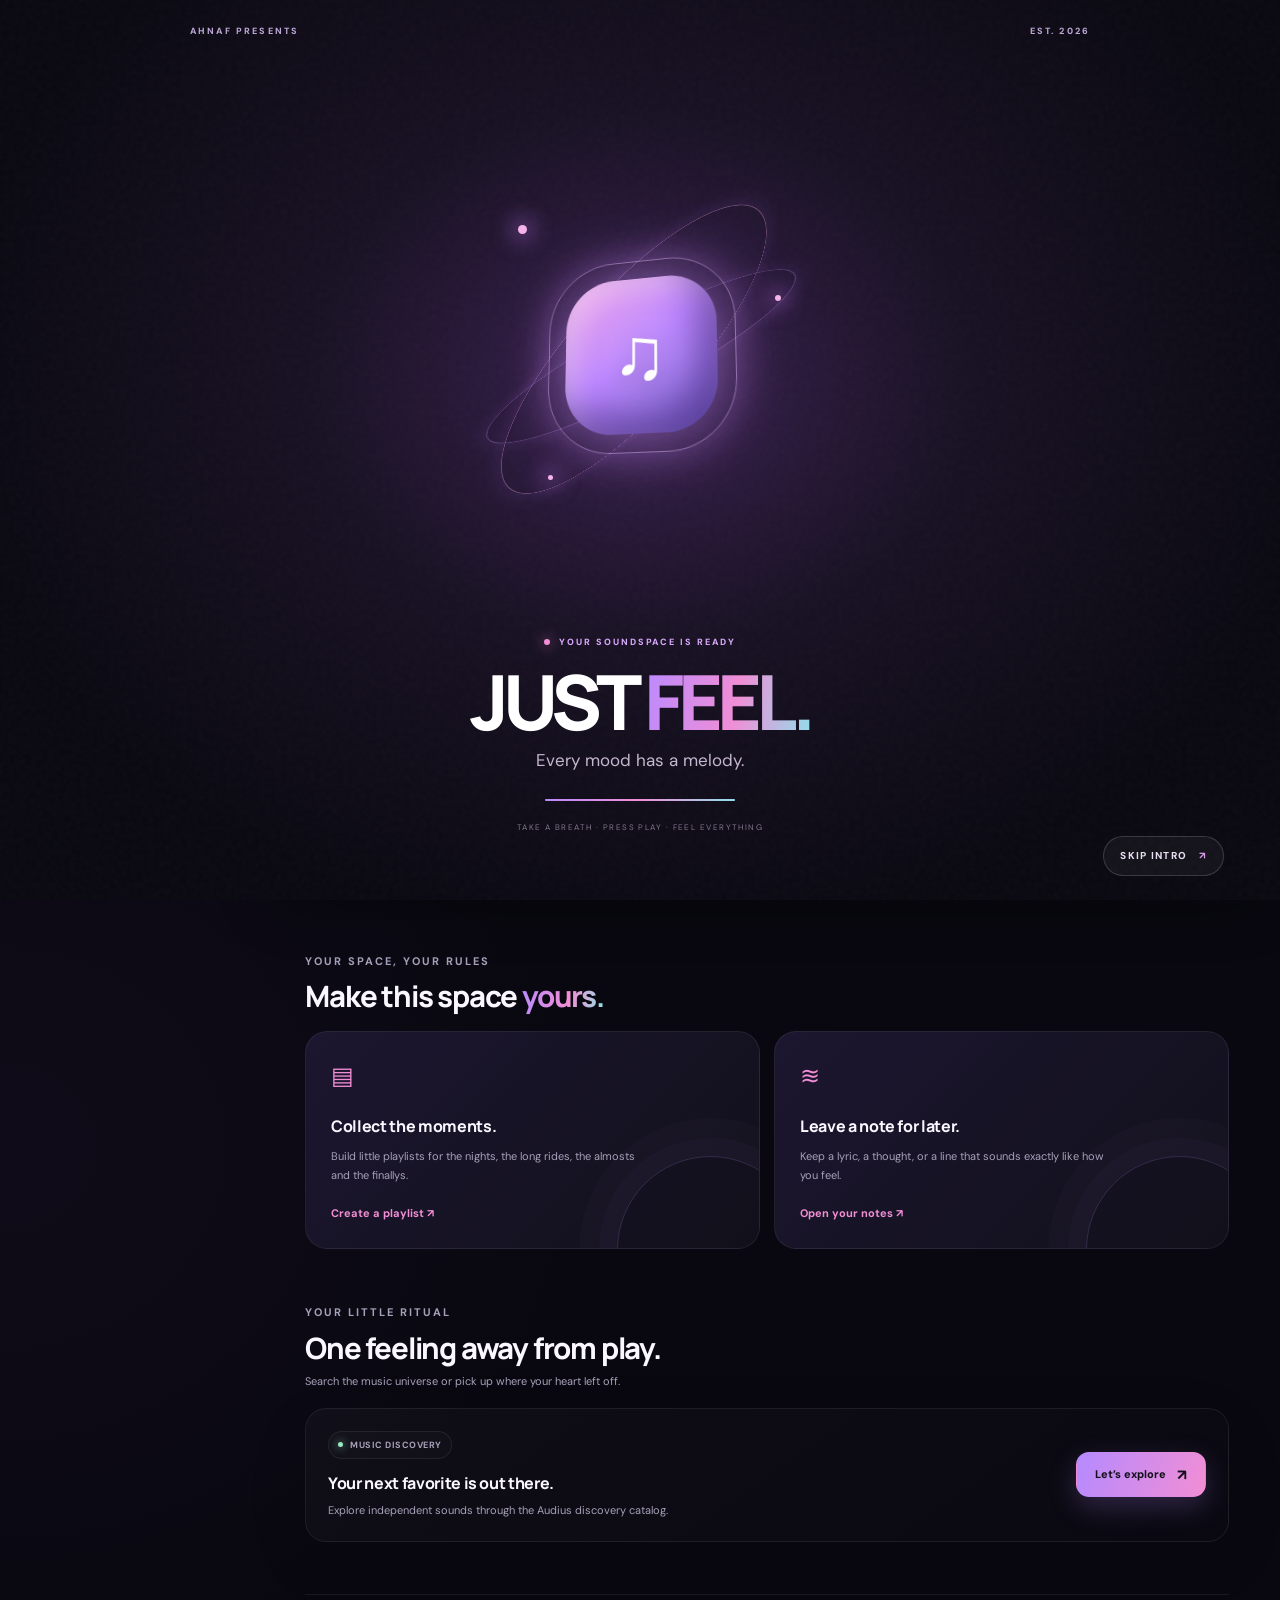
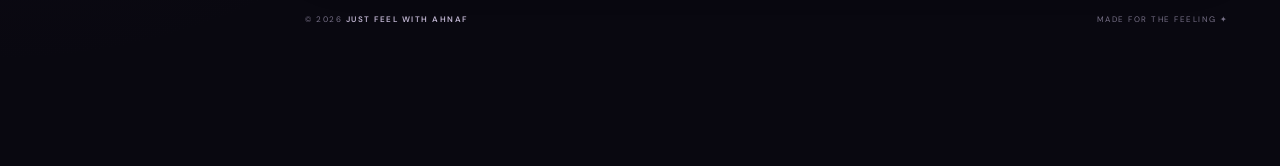
==== commit 0f88dd17: "Add files via upload" ====
--- a/index.html
+++ b/index.html
@@ -14,9 +14,27 @@
   <link rel="stylesheet" href="style.css">
 </head>
 <body data-page="index">
+  <div class="welcome-intro" id="welcome-intro" aria-label="Welcome to Just Feel" role="dialog" aria-modal="true">
+    <div class="intro-grain" aria-hidden="true"></div>
+    <div class="intro-topline"><span>AHNAF PRESENTS</span><span>EST. 2026</span></div>
+    <div class="intro-stage">
+      <div class="intro-orbit orbit-a"></div><div class="intro-orbit orbit-b"></div>
+      <div class="intro-core"><div class="intro-core-glow"></div><span>♫</span></div>
+      <div class="intro-particle particle-a"></div><div class="intro-particle particle-b"></div><div class="intro-particle particle-c"></div>
+    </div>
+    <div class="intro-copy">
+      <p class="intro-kicker"><span></span> YOUR SOUNDSPACE IS READY</p>
+      <h1>JUST <span>FEEL.</span></h1>
+      <p class="intro-subtitle">Every mood has a melody.</p>
+      <div class="intro-progress"><i></i></div>
+      <small>TAKE A BREATH · PRESS PLAY · FEEL EVERYTHING</small>
+    </div>
+    <button class="intro-skip" id="intro-skip" type="button">SKIP INTRO <span>↗</span></button>
+  </div>
+
   <div class="app-shell">
     <aside class="sidebar" aria-label="Main navigation">
-      <a class="brand" href="index.html" aria-label="Just Feel home"><span class="brand-mark">♫</span><span class="brand-name">just feel<small>WITH AHNAF</small></span></a>
+      <a class="brand" href="index.html" aria-label="Just Feel home"><span class="brand-mark"><img src="logo.svg" alt="" width="43" height="43"></span><span class="brand-name">just feel<small>WITH AHNAF</small></span></a>
       <p class="side-label">YOUR SOUNDSPACE</p>
       <nav class="side-nav"><a class="nav-link active" href="index.html" aria-current=page><span class="nav-icon">⌂</span><span>Home</span></a><a class="nav-link " href="explore.html" ><span class="nav-icon">⌕</span><span>Explore music</span></a><a class="nav-link " href="player.html" ><span class="nav-icon">♫</span><span>Music player</span></a><a class="nav-link " href="playlists.html" ><span class="nav-icon">▤</span><span>Playlists</span></a><a class="nav-link " href="favorites.html" ><span class="nav-icon">♡</span><span>Favorites</span></a><a class="nav-link " href="lyrics.html" ><span class="nav-icon">≋</span><span>Lyrics & notes</span></a><a class="nav-link " href="profile.html" ><span class="nav-icon">◉</span><span>Creator profile</span></a><a class="nav-link " href="settings.html" ><span class="nav-icon">⚙</span><span>Settings</span></a></nav>
       <div class="sidebar-card"><div class="mini-wave" aria-hidden="true"><i style="height:8px"></i><i style="height:14px"></i><i style="height:20px"></i><i style="height:11px"></i><i style="height:17px"></i><i style="height:23px"></i><i style="height:13px"></i><i style="height:8px"></i><i style="height:18px"></i><i style="height:12px"></i><i style="height:21px"></i><i style="height:9px"></i><i style="height:16px"></i></div><strong>A little room to feel.</strong><p>Your mood. Your memories. Your music.</p><a class="text-link" href="explore.html">Find your next sound ↗</a></div>
--- a/style.css
+++ b/style.css
@@ -13,3 +13,38 @@
 @media(prefers-reduced-motion:reduce){*,*:before,*:after{animation-duration:.001ms!important;animation-iteration-count:1!important;scroll-behavior:auto!important;transition-duration:.001ms!important}}
 
 .compact .main{padding-top:0}.compact .hero-home{min-height:360px;padding-top:20px}.compact .section{margin-top:30px}.compact .page-content{padding-top:18px}.compact .panel{padding:17px}.track-cover img{display:block;width:100%;height:100%;object-fit:cover}.player-dock .dock-cover img{display:block;width:100%;height:100%;object-fit:cover}
+
+
+/* ===== 3D welcome experience ===== */
+.welcome-intro{position:fixed;inset:0;z-index:99999;display:grid;grid-template-rows:auto 1fr auto;align-items:center;justify-items:center;overflow:hidden;padding:clamp(22px,5vw,56px);padding-top:max(24px,env(safe-area-inset-top));padding-bottom:max(24px,env(safe-area-inset-bottom));background:radial-gradient(ellipse at 50% 42%,#39204f 0%,#171022 37%,#090810 76%);color:#fff;opacity:1;visibility:visible;transition:opacity .85s ease,visibility .85s ease}
+.welcome-intro.is-leaving{opacity:0;visibility:hidden;pointer-events:none}
+.intro-grain{position:absolute;inset:0;opacity:.12;pointer-events:none;background-image:url("data:image/svg+xml,%3Csvg viewBox='0 0 180 180' xmlns='http://www.w3.org/2000/svg'%3E%3Cfilter id='n'%3E%3CfeTurbulence type='fractalNoise' baseFrequency='.9' numOctaves='3' stitchTiles='stitch'/%3E%3C/filter%3E%3Crect width='100%25' height='100%25' filter='url(%23n)' opacity='.25'/%3E%3C/svg%3E")}
+.intro-topline{position:relative;z-index:2;width:min(100%,900px);display:flex;justify-content:space-between;color:#bda7d6;font-size:9px;letter-spacing:.24em;font-weight:800}
+.intro-stage{position:relative;width:min(72vw,340px);aspect-ratio:1;display:grid;place-items:center;perspective:900px;align-self:center}
+.intro-core{position:relative;width:43%;aspect-ratio:1;border-radius:32%;display:grid;place-items:center;background:linear-gradient(145deg,#f2a2e7 0%,#b57aff 48%,#6752c9 100%);box-shadow:inset -18px -20px 35px #40236c88,inset 12px 12px 28px #ffffff55,0 0 65px #c17bff88;transform:rotateX(13deg) rotateY(-18deg);animation:core-float 3.8s ease-in-out infinite,core-turn 9s ease-in-out infinite alternate}
+.intro-core:before{content:"";position:absolute;inset:-12%;border:1px solid #e8baff77;border-radius:35%;transform:translateZ(-30px);box-shadow:0 0 40px #c77bff33}
+.intro-core span{font-size:clamp(42px,12vw,76px);color:#fff;text-shadow:0 4px 20px #5c287b77}
+.intro-core-glow{position:absolute;inset:12%;border-radius:50%;background:#fff;filter:blur(38px);opacity:.2}
+.intro-orbit{position:absolute;width:94%;height:38%;border:1px solid #d5a1ff55;border-radius:50%;box-shadow:0 0 24px #bd7bff22;transform-style:preserve-3d}
+.orbit-a{transform:rotate(-28deg) rotateX(62deg);animation:orbit-spin 8s linear infinite}
+.orbit-b{width:78%;height:100%;transform:rotate(42deg) rotateY(66deg);border-color:#f1a9df55;animation:orbit-spin 12s linear infinite reverse}
+.intro-particle{position:absolute;width:9px;height:9px;border-radius:50%;background:#f5b4e9;box-shadow:0 0 22px 5px #c77bff99}
+.particle-a{top:15%;left:17%;animation:particle-drift 4s ease-in-out infinite}.particle-b{right:12%;top:34%;width:6px;height:6px;animation:particle-drift 5s ease-in-out infinite reverse}.particle-c{bottom:16%;left:25%;width:5px;height:5px;animation:particle-drift 3.5s ease-in-out infinite}
+.intro-copy{position:relative;z-index:2;text-align:center;align-self:start;margin-top:-2vh}
+.intro-kicker{display:flex;align-items:center;justify-content:center;gap:9px;color:#d8a8fa;font-size:9px;font-weight:800;letter-spacing:.22em}
+.intro-kicker span{width:6px;height:6px;border-radius:50%;background:#f28ed4;box-shadow:0 0 14px #f28ed4}
+.intro-copy h1{font-size:clamp(42px,12vw,76px);line-height:.95;letter-spacing:-.075em;margin:16px 0 10px;font-weight:900}
+.intro-copy h1 span{background:linear-gradient(100deg,#b98aff,#f08ed6 55%,#91dfea);-webkit-background-clip:text;background-clip:text;color:transparent}
+.intro-subtitle{color:#c4b8d1;font-size:clamp(13px,3.7vw,17px);margin:0 0 24px}
+.intro-progress{width:min(190px,52vw);height:2px;background:#ffffff20;margin:0 auto 13px;overflow:hidden;border-radius:8px}
+.intro-progress i{display:block;width:100%;height:100%;background:linear-gradient(90deg,#b98aff,#f08ed6,#91dfea);transform:scaleX(0);transform-origin:left;animation:intro-load 4.2s cubic-bezier(.2,.7,.2,1) forwards}
+.intro-copy small{font-size:8px;letter-spacing:.18em;color:#81768e}
+.intro-skip{position:relative;z-index:3;justify-self:end;align-self:end;border:1px solid #ffffff28;border-radius:99px;background:#ffffff0b;color:#e8dff1;padding:11px 16px;font-size:10px;font-weight:800;letter-spacing:.13em}
+.intro-skip span{color:#d99be9;margin-left:8px}
+@keyframes intro-load{to{transform:scaleX(1)}}@keyframes core-float{0%,100%{translate:0 0}50%{translate:0 -13px}}@keyframes core-turn{from{transform:rotateX(13deg) rotateY(-18deg)}to{transform:rotateX(-8deg) rotateY(18deg)}}@keyframes orbit-spin{to{rotate:360deg}}@keyframes particle-drift{0%,100%{translate:0 0;opacity:.55}50%{translate:9px -16px;opacity:1}}
+@media(min-width:700px){.intro-stage{width:min(34vw,370px)}.intro-copy{margin-top:-4vh}}
+@media(prefers-reduced-motion:reduce){.welcome-intro *{animation-duration:.01ms!important;animation-iteration-count:1!important;transition-duration:.01ms!important}}
+
+/* Custom Just Feel with Ahnaf brand mark */
+.brand-mark{overflow:hidden;padding:0!important;background:transparent!important;border-radius:15px!important;box-shadow:0 0 22px #bb78ff35}
+.brand-mark img{display:block;width:100%;height:100%;object-fit:cover;border-radius:inherit}
